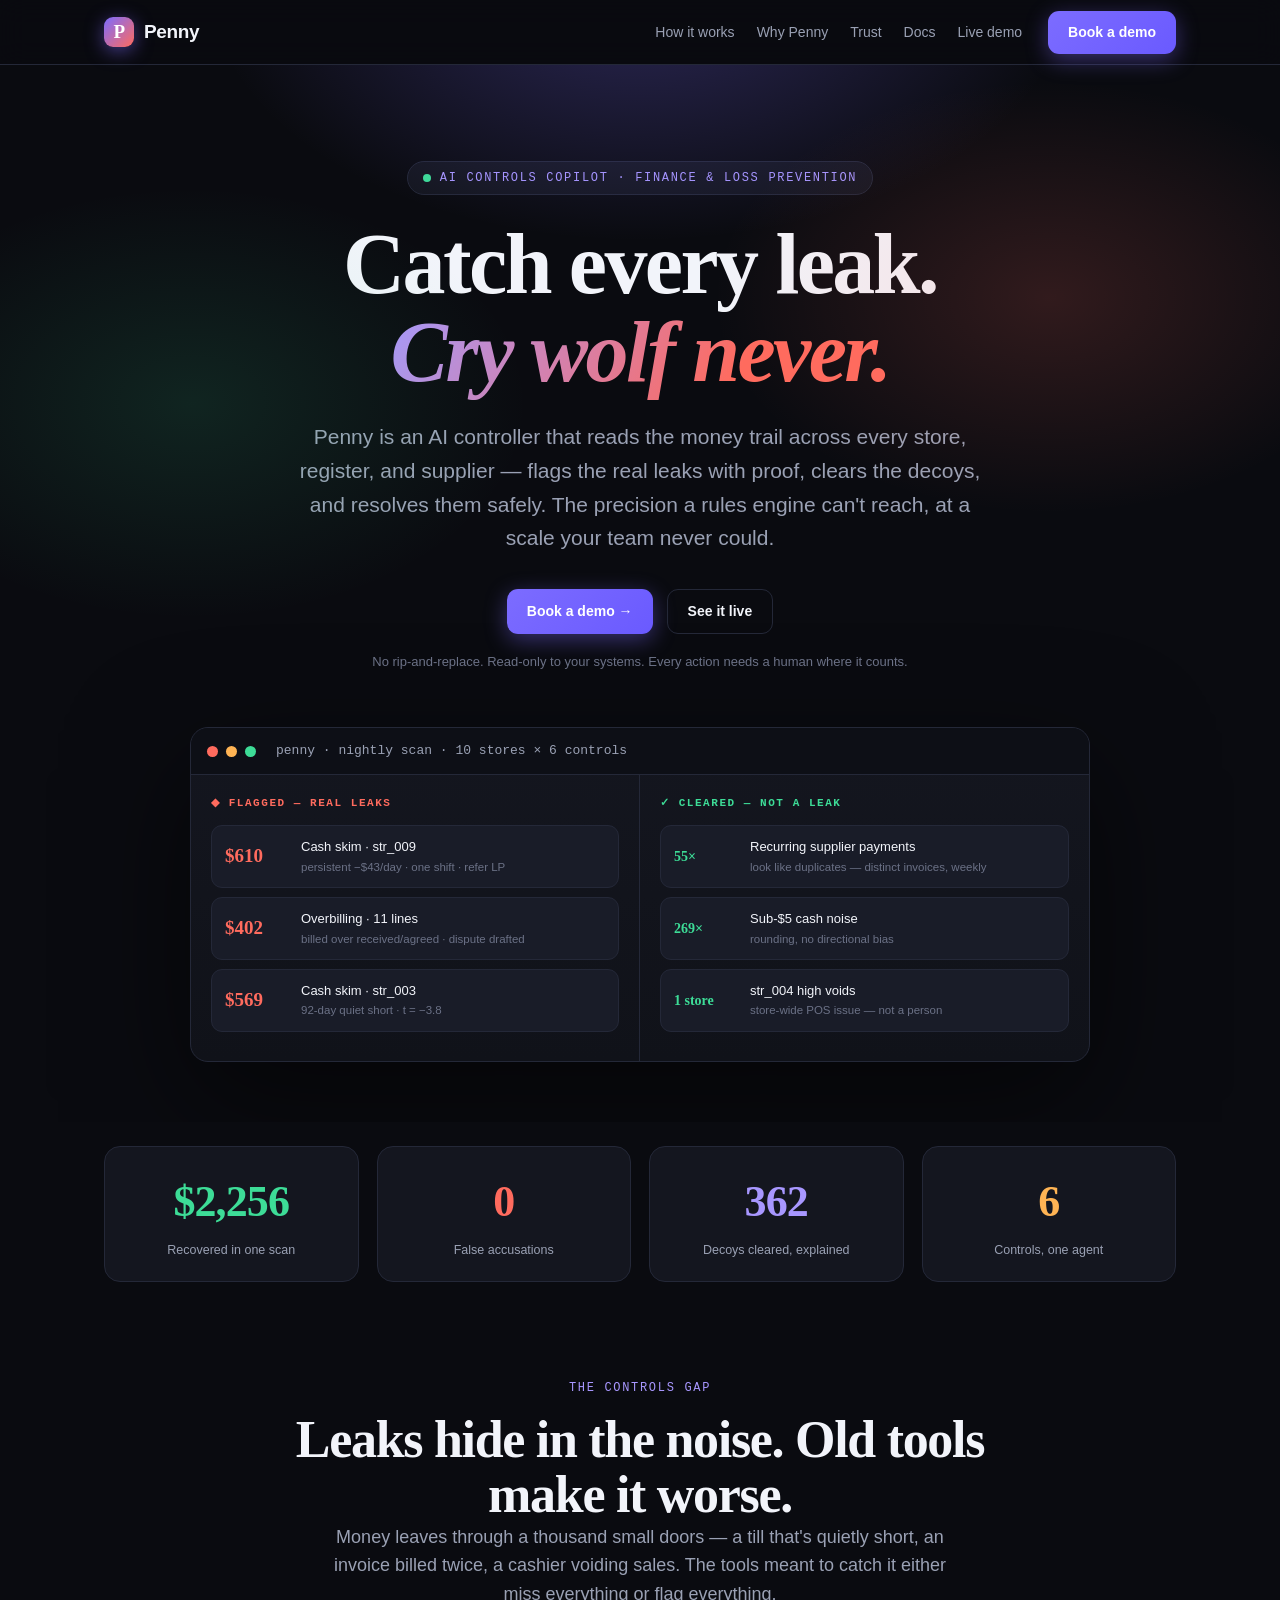
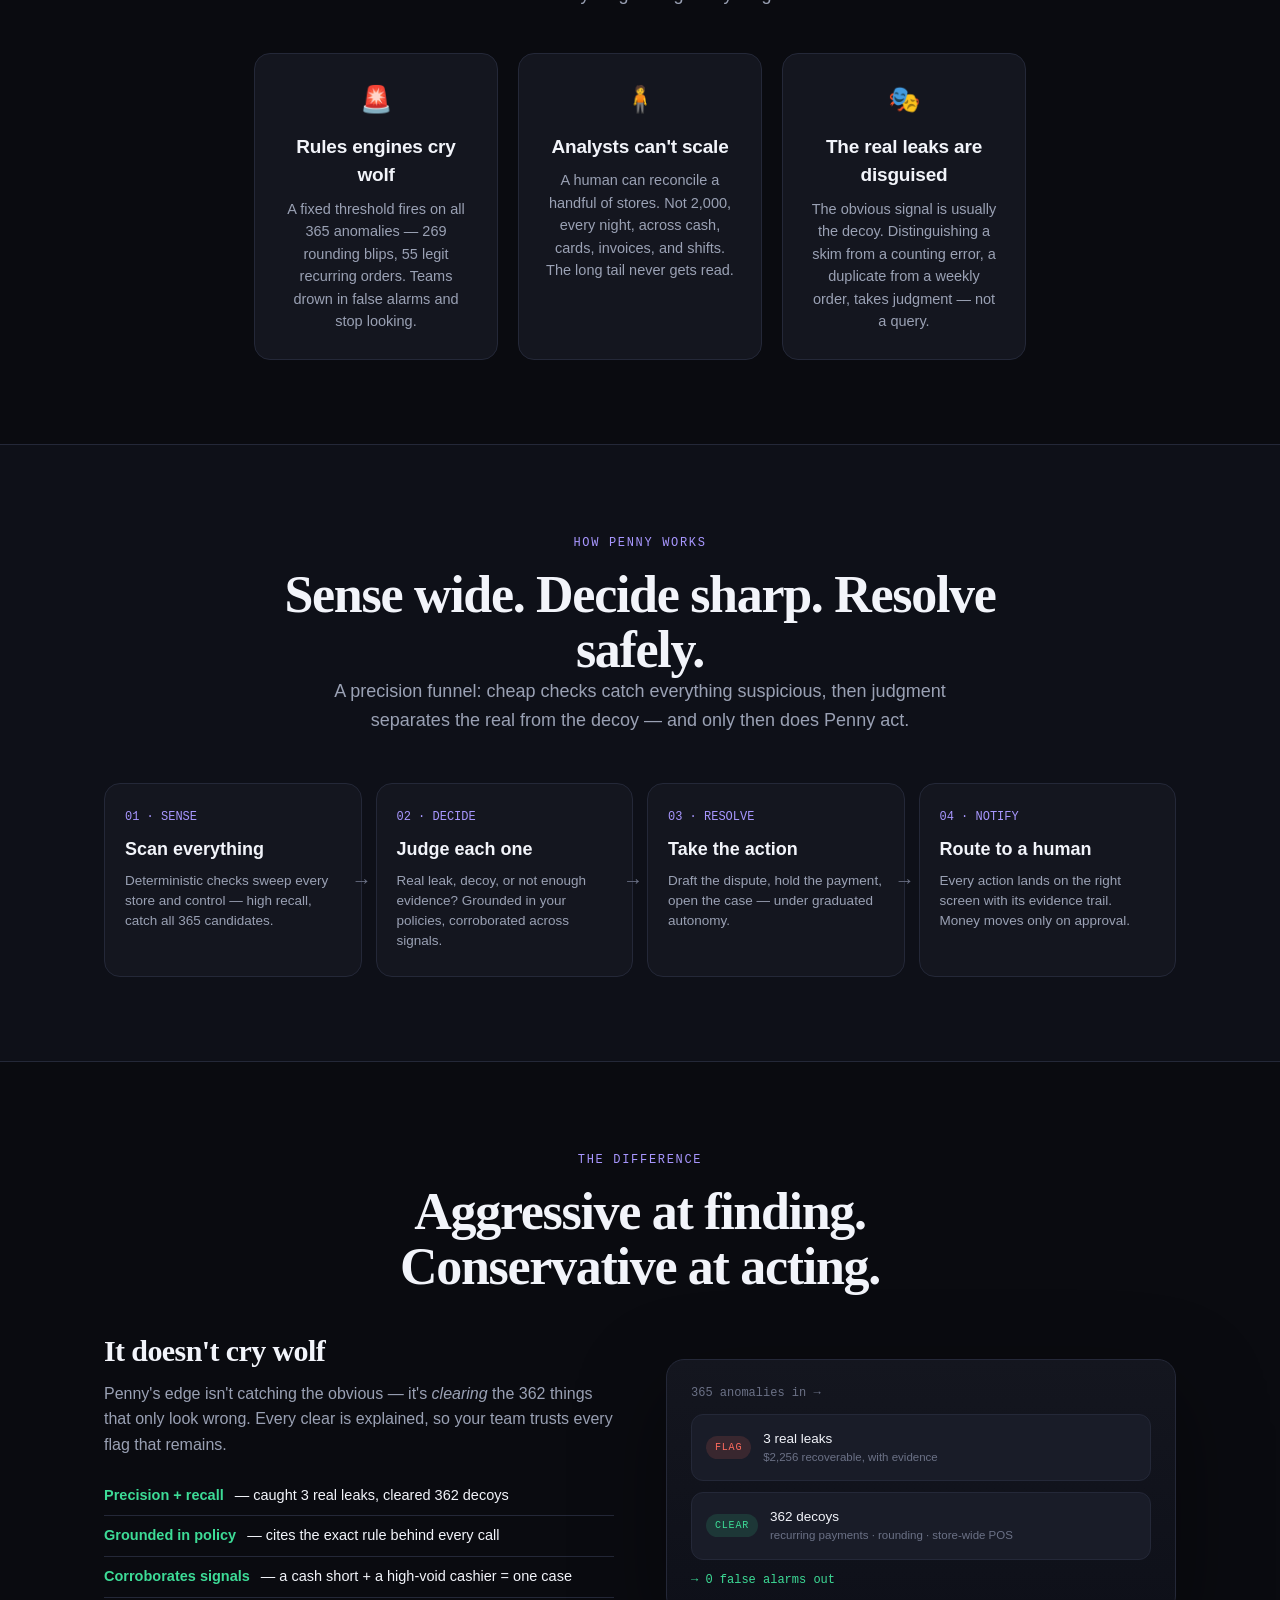
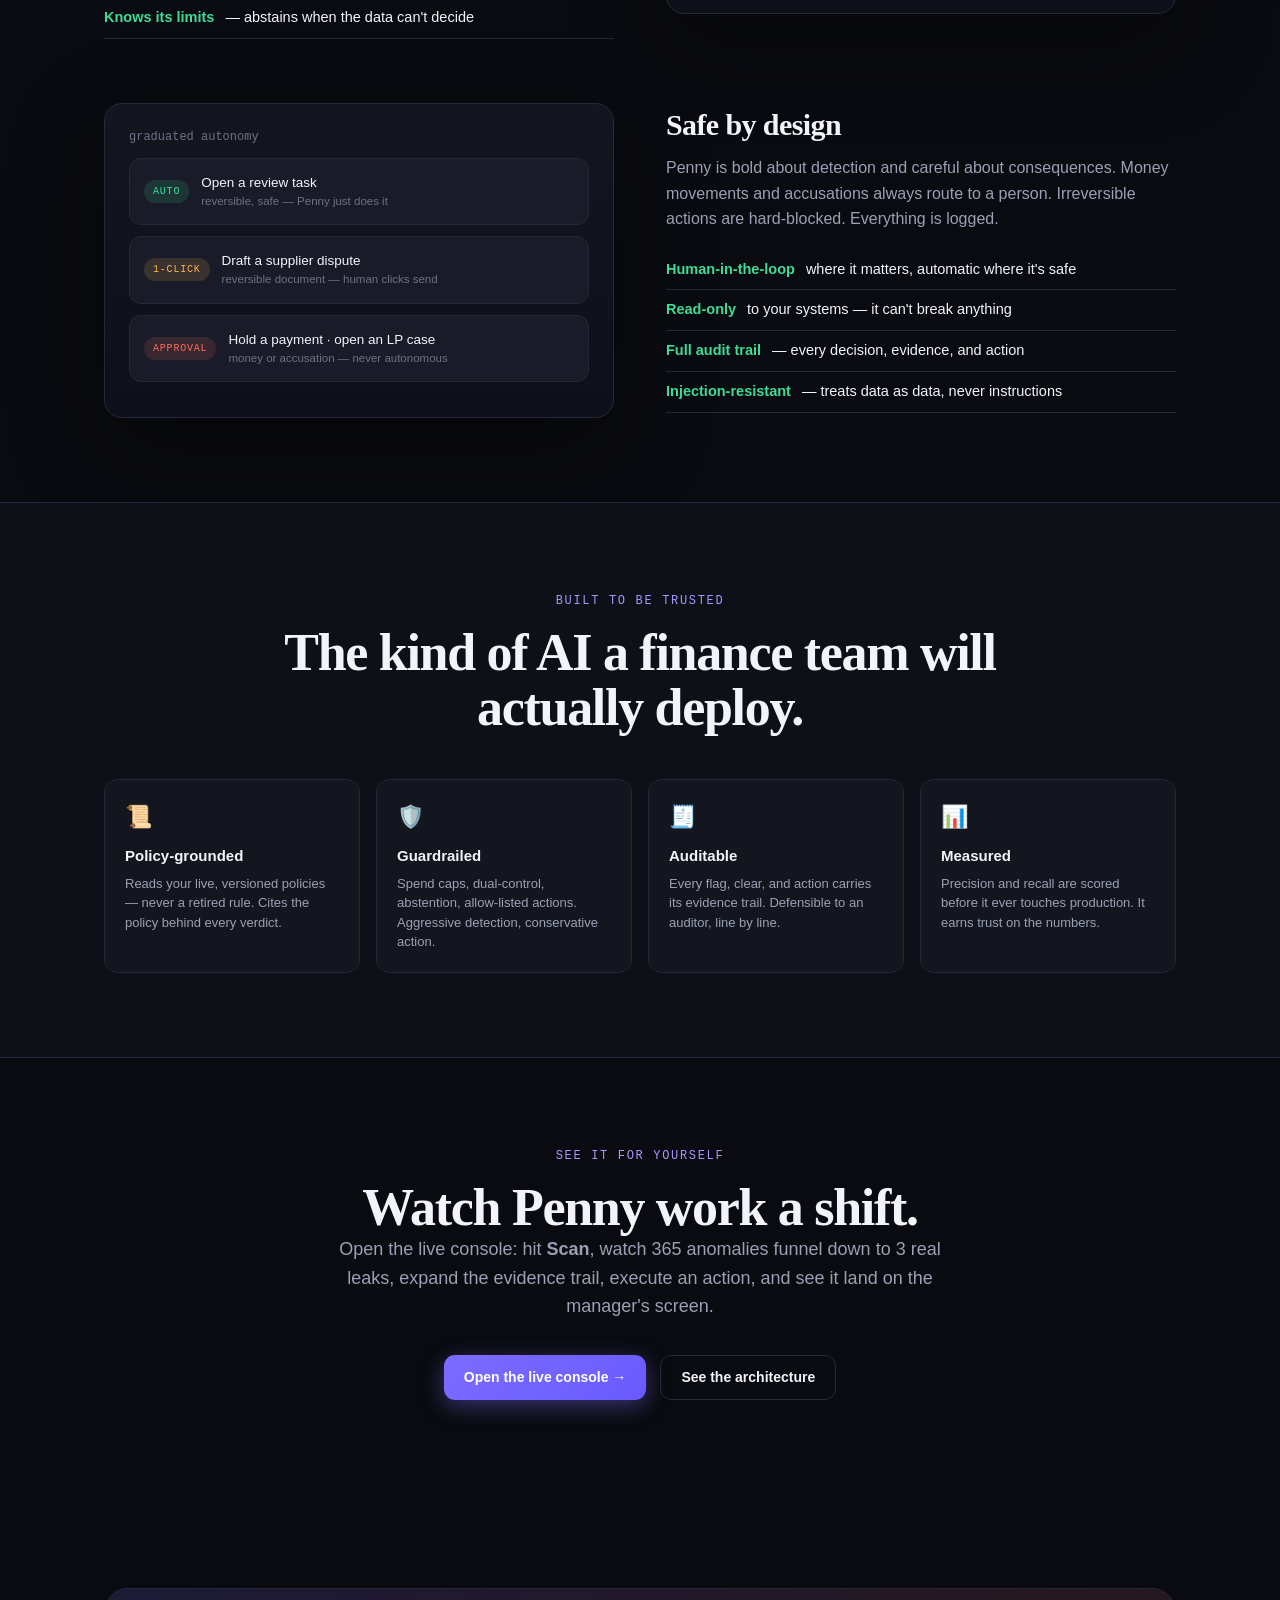
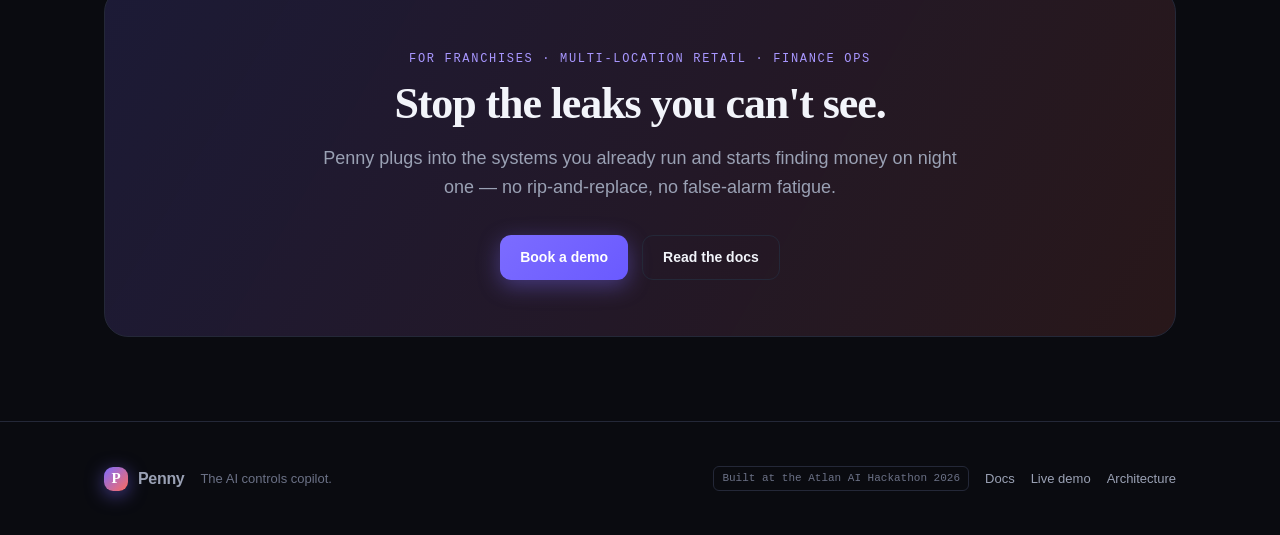
==== site/index.html @ 70f33a05 "feat(site): Penny landing page + docs portal - site/index.html: creative product landing page (hero," ====
<!doctype html>
<html lang="en">
<head>
<meta charset="utf-8">
<meta name="viewport" content="width=device-width, initial-scale=1">
<title>Penny — the AI controller that catches leaks, never cries wolf</title>
<meta name="description" content="Penny is an AI finance-controls agent. It finds real money leaks across every location, clears the decoys, and resolves them safely — with an audit trail your controllers trust.">
<style>
:root{
  --bg:#0a0b10; --bg2:#0e1018; --panel:#14161f; --panel2:#191c28; --line:#242838;
  --ink:#f2f4fa; --mut:#9aa1b4; --dim:#6b7186;
  --brand:#7c6cff; --brand2:#a897ff; --leak:#ff6b5e; --cash:#3ddc97; --warn:#ffb454;
  --serif:"Fraunces",Georgia,"Times New Roman",serif;
  --sans:-apple-system,BlinkMacSystemFont,"Inter","Segoe UI",Roboto,sans-serif;
  --mono:ui-monospace,SFMono-Regular,Menlo,monospace;
}
*{box-sizing:border-box;margin:0;padding:0}
html{scroll-behavior:smooth}
body{background:var(--bg);color:var(--ink);font-family:var(--sans);line-height:1.5;overflow-x:hidden;
 -webkit-font-smoothing:antialiased}
a{color:inherit;text-decoration:none}
.wrap{max-width:1120px;margin:0 auto;padding:0 24px}
.mono{font-family:var(--mono)}

/* nav */
nav{position:sticky;top:0;z-index:50;backdrop-filter:blur(14px);background:rgba(10,11,16,.72);border-bottom:1px solid var(--line)}
nav .wrap{display:flex;align-items:center;gap:26px;height:64px}
.logo{display:flex;align-items:center;gap:10px;font-weight:700;font-size:19px;letter-spacing:-.02em}
.logo .mark{width:30px;height:30px;border-radius:9px;background:linear-gradient(135deg,var(--brand),var(--leak));
 display:flex;align-items:center;justify-content:center;font-family:var(--serif);font-size:19px;color:#fff;box-shadow:0 4px 18px rgba(124,108,255,.5)}
nav .links{display:flex;gap:22px;margin-left:auto;font-size:14px;color:var(--mut)}
nav .links a:hover{color:var(--ink)}
.btn{display:inline-flex;align-items:center;gap:8px;background:linear-gradient(135deg,var(--brand),#6a5aff);
 color:#fff;font-weight:600;font-size:14px;padding:11px 20px;border-radius:11px;border:0;cursor:pointer;
 box-shadow:0 6px 22px rgba(124,108,255,.4);transition:transform .15s,box-shadow .15s}
.btn:hover{transform:translateY(-2px);box-shadow:0 10px 30px rgba(124,108,255,.55)}
.btn.ghost{background:transparent;border:1px solid var(--line);box-shadow:none;color:var(--ink)}
.btn.ghost:hover{border-color:var(--brand2);background:rgba(124,108,255,.08)}
@media(max-width:720px){nav .links{display:none}}

/* reveal */
.rv{opacity:0;transform:translateY(22px);transition:opacity .7s cubic-bezier(.2,1,.3,1),transform .7s cubic-bezier(.2,1,.3,1)}
.rv.in{opacity:1;transform:none}

/* hero */
.hero{position:relative;padding:96px 0 60px;text-align:center;overflow:hidden}
.hero::before{content:"";position:absolute;inset:0;background:
  radial-gradient(700px 420px at 50% -8%,rgba(124,108,255,.30),transparent 62%),
  radial-gradient(560px 360px at 82% 22%,rgba(255,107,94,.16),transparent 60%),
  radial-gradient(560px 360px at 15% 32%,rgba(61,220,151,.12),transparent 60%);
  pointer-events:none}
.eyebrow{display:inline-flex;align-items:center;gap:9px;font-family:var(--mono);font-size:12px;letter-spacing:.14em;
 text-transform:uppercase;color:var(--brand2);border:1px solid var(--line);border-radius:999px;padding:7px 15px;background:var(--panel)}
.pulse{width:8px;height:8px;border-radius:50%;background:var(--cash);box-shadow:0 0 0 0 rgba(61,220,151,.7);animation:pl 2s infinite}
@keyframes pl{0%{box-shadow:0 0 0 0 rgba(61,220,151,.6)}70%{box-shadow:0 0 0 10px rgba(61,220,151,0)}100%{box-shadow:0 0 0 0 rgba(61,220,151,0)}}
h1{font-family:var(--serif);font-weight:600;font-size:clamp(42px,7vw,86px);line-height:1.02;letter-spacing:-.03em;margin:26px 0 0}
h1 .grad{background:linear-gradient(120deg,var(--brand2),var(--leak) 70%);-webkit-background-clip:text;background-clip:text;color:transparent;font-style:italic}
.sub{font-size:clamp(17px,2vw,21px);color:var(--mut);max-width:60ch;margin:24px auto 0;line-height:1.6}
.cta{display:flex;gap:14px;justify-content:center;margin-top:34px;flex-wrap:wrap}
.hero-note{margin-top:18px;font-size:13px;color:var(--dim)}

/* hero demo card */
.demo{margin:56px auto 0;max-width:900px;background:linear-gradient(180deg,var(--panel),#101219);
 border:1px solid var(--line);border-radius:18px;box-shadow:0 40px 120px rgba(0,0,0,.55);overflow:hidden;text-align:left}
.demo .bar{display:flex;align-items:center;gap:8px;padding:13px 16px;border-bottom:1px solid var(--line);background:#0d0f16}
.dot{width:11px;height:11px;border-radius:50%}
.demo .title{margin-left:12px;font-size:13px;color:var(--mut);font-family:var(--mono)}
.demo .body{display:grid;grid-template-columns:1fr 1fr;gap:0}
@media(max-width:680px){.demo .body{grid-template-columns:1fr}}
.lane{padding:20px}
.lane.left{border-right:1px solid var(--line)}
.lane h4{font-family:var(--mono);font-size:11px;letter-spacing:.14em;text-transform:uppercase;margin-bottom:14px;display:flex;align-items:center;gap:8px}
.lane.left h4{color:var(--leak)} .lane.right h4{color:var(--cash)}
.row{display:flex;align-items:center;gap:12px;padding:11px 13px;border-radius:11px;background:var(--panel2);margin-bottom:9px;border:1px solid var(--line)}
.row .amt{font-family:var(--serif);font-size:19px;font-weight:600;min-width:64px}
.row.leak .amt{color:var(--leak)} .row.ok .amt{color:var(--cash);font-size:14px}
.row .txt{font-size:13px}.row .txt small{display:block;color:var(--dim);font-size:11.5px;margin-top:2px}

/* stats band */
.stats{display:grid;grid-template-columns:repeat(4,1fr);gap:18px;padding:24px 0 8px}
@media(max-width:720px){.stats{grid-template-columns:repeat(2,1fr)}}
.stat{text-align:center;padding:22px 14px;border:1px solid var(--line);border-radius:16px;background:var(--panel)}
.stat .n{font-family:var(--serif);font-weight:600;font-size:clamp(30px,4vw,44px);letter-spacing:-.02em}
.stat .n.g{color:var(--cash)} .stat .n.r{color:var(--leak)} .stat .n.v{color:var(--brand2)} .stat .n.w{color:var(--warn)}
.stat .l{font-size:12.5px;color:var(--mut);margin-top:6px}

/* sections */
section{padding:84px 0}
.tag{font-family:var(--mono);font-size:12px;letter-spacing:.14em;text-transform:uppercase;color:var(--brand2)}
h2{font-family:var(--serif);font-weight:600;font-size:clamp(30px,4.4vw,52px);letter-spacing:-.025em;line-height:1.06;margin:14px 0 0}
.lead{color:var(--mut);font-size:18px;max-width:64ch;margin:18px 0 0;line-height:1.6}
.center{text-align:center;margin:0 auto}

/* problem cards */
.grid3{display:grid;grid-template-columns:repeat(3,1fr);gap:20px;margin-top:44px}
@media(max-width:820px){.grid3{grid-template-columns:1fr}}
.card{background:var(--panel);border:1px solid var(--line);border-radius:16px;padding:26px;transition:transform .2s,border-color .2s}
.card:hover{transform:translateY(-4px);border-color:var(--brand)}
.card .ic{font-size:26px}.card h3{font-size:19px;margin:14px 0 8px;letter-spacing:-.01em}
.card p{color:var(--mut);font-size:14.5px;line-height:1.55}

/* funnel */
.funnel{display:grid;grid-template-columns:repeat(4,1fr);gap:14px;margin-top:48px}
@media(max-width:820px){.funnel{grid-template-columns:1fr 1fr}}
.step{position:relative;background:var(--panel);border:1px solid var(--line);border-radius:16px;padding:24px 20px}
.step .k{font-family:var(--mono);font-size:12px;color:var(--brand2)}
.step h3{font-size:18px;margin:10px 0 8px}
.step p{color:var(--mut);font-size:13.5px}
.step .arrow{position:absolute;right:-11px;top:50%;transform:translateY(-50%);color:var(--dim);font-size:20px;z-index:2}
@media(max-width:820px){.step .arrow{display:none}}

/* split feature */
.split{display:grid;grid-template-columns:1fr 1fr;gap:52px;align-items:center;margin-top:40px}
@media(max-width:860px){.split{grid-template-columns:1fr;gap:30px}}
.feat h3{font-family:var(--serif);font-weight:600;font-size:30px;letter-spacing:-.02em;line-height:1.1}
.feat p{color:var(--mut);margin-top:14px;font-size:16px;line-height:1.6}
.feat ul{list-style:none;margin-top:18px}
.feat li{display:flex;gap:11px;padding:9px 0;font-size:14.5px;color:var(--ink);border-bottom:1px solid var(--line)}
.feat li b{color:var(--cash)}
.viz{background:linear-gradient(180deg,var(--panel),#0e1019);border:1px solid var(--line);border-radius:18px;padding:24px;box-shadow:0 30px 90px rgba(0,0,0,.4)}
.tierrow{display:flex;align-items:center;gap:12px;padding:14px;border-radius:12px;background:var(--panel2);border:1px solid var(--line);margin-bottom:11px}
.pill{font-family:var(--mono);font-size:10px;text-transform:uppercase;letter-spacing:.08em;padding:4px 9px;border-radius:20px;white-space:nowrap}
.pill.g{background:rgba(61,220,151,.14);color:var(--cash)} .pill.w{background:rgba(255,180,84,.14);color:var(--warn)} .pill.r{background:rgba(255,107,94,.14);color:var(--leak)}
.tierrow .t{font-size:13.5px}.tierrow .t small{display:block;color:var(--dim);font-size:11.5px}

/* trust */
.trust{display:grid;grid-template-columns:repeat(4,1fr);gap:16px;margin-top:44px}
@media(max-width:820px){.trust{grid-template-columns:1fr 1fr}}
.tcard{background:var(--panel);border:1px solid var(--line);border-radius:14px;padding:20px}
.tcard .ic{font-size:22px}.tcard h4{font-size:15px;margin:12px 0 6px}.tcard p{font-size:13px;color:var(--mut)}

/* cta band */
.ctaband{margin:20px 0 0;background:linear-gradient(120deg,rgba(124,108,255,.16),rgba(255,107,94,.12));
 border:1px solid var(--line);border-radius:24px;padding:56px 32px;text-align:center;position:relative;overflow:hidden}
.ctaband h2{font-size:clamp(28px,4vw,44px)}
footer{border-top:1px solid var(--line);padding:44px 0;color:var(--dim);font-size:13px}
footer .wrap{display:flex;gap:16px;flex-wrap:wrap;align-items:center}
footer a{color:var(--mut)}footer a:hover{color:var(--ink)}
.badge{font-family:var(--mono);font-size:11px;color:var(--dim);border:1px solid var(--line);border-radius:6px;padding:3px 8px}
</style>
</head>
<body>

<nav><div class="wrap">
  <a class="logo" href="#top"><span class="mark">P</span> Penny</a>
  <div class="links">
    <a href="#how">How it works</a>
    <a href="#precision">Why Penny</a>
    <a href="#trust">Trust</a>
    <a href="docs.html">Docs</a>
    <a href="../mock/penny-console.html">Live demo</a>
  </div>
  <a class="btn" href="#book">Book a demo</a>
</div></nav>

<div id="top"></div>

<!-- HERO -->
<header class="hero"><div class="wrap">
  <span class="eyebrow rv"><span class="pulse"></span> AI Controls Copilot · finance & loss prevention</span>
  <h1 class="rv">Catch every leak.<br><span class="grad">Cry wolf never.</span></h1>
  <p class="sub rv">Penny is an AI controller that reads the money trail across every store, register, and supplier — flags the real leaks with proof, clears the decoys, and resolves them safely. The precision a rules engine can't reach, at a scale your team never could.</p>
  <div class="cta rv">
    <a class="btn" href="#book">Book a demo →</a>
    <a class="btn ghost" href="../mock/penny-console.html">See it live</a>
  </div>
  <div class="hero-note rv">No rip-and-replace. Read-only to your systems. Every action needs a human where it counts.</div>

  <!-- hero split demo -->
  <div class="demo rv">
    <div class="bar">
      <span class="dot" style="background:#ff6b5e"></span><span class="dot" style="background:#ffb454"></span><span class="dot" style="background:#3ddc97"></span>
      <span class="title">penny · nightly scan · 10 stores × 6 controls</span>
    </div>
    <div class="body">
      <div class="lane left">
        <h4>◆ Flagged — real leaks</h4>
        <div class="row leak"><span class="amt">$610</span><span class="txt">Cash skim · str_009<small>persistent −$43/day · one shift · refer LP</small></span></div>
        <div class="row leak"><span class="amt">$402</span><span class="txt">Overbilling · 11 lines<small>billed over received/agreed · dispute drafted</small></span></div>
        <div class="row leak"><span class="amt">$569</span><span class="txt">Cash skim · str_003<small>92-day quiet short · t = −3.8</small></span></div>
      </div>
      <div class="lane right">
        <h4>✓ Cleared — not a leak</h4>
        <div class="row ok"><span class="amt">55×</span><span class="txt">Recurring supplier payments<small>look like duplicates — distinct invoices, weekly</small></span></div>
        <div class="row ok"><span class="amt">269×</span><span class="txt">Sub-$5 cash noise<small>rounding, no directional bias</small></span></div>
        <div class="row ok"><span class="amt">1 store</span><span class="txt">str_004 high voids<small>store-wide POS issue — not a person</small></span></div>
      </div>
    </div>
  </div>
</div></header>

<!-- STATS -->
<div class="wrap">
  <div class="stats">
    <div class="stat rv"><div class="n g" data-count="2256" data-prefix="$">$0</div><div class="l">Recovered in one scan</div></div>
    <div class="stat rv"><div class="n r" data-count="0">0</div><div class="l">False accusations</div></div>
    <div class="stat rv"><div class="n v" data-count="362">0</div><div class="l">Decoys cleared, explained</div></div>
    <div class="stat rv"><div class="n w" data-count="6">0</div><div class="l">Controls, one agent</div></div>
  </div>
</div>

<!-- PROBLEM -->
<section id="problem"><div class="wrap center" style="max-width:820px">
  <span class="tag rv">The controls gap</span>
  <h2 class="rv">Leaks hide in the noise. Old tools make it worse.</h2>
  <p class="lead center rv">Money leaves through a thousand small doors — a till that's quietly short, an invoice billed twice, a cashier voiding sales. The tools meant to catch it either miss everything or flag everything.</p>
  <div class="grid3">
    <div class="card rv"><div class="ic">🚨</div><h3>Rules engines cry wolf</h3><p>A fixed threshold fires on all 365 anomalies — 269 rounding blips, 55 legit recurring orders. Teams drown in false alarms and stop looking.</p></div>
    <div class="card rv"><div class="ic">🧍</div><h3>Analysts can't scale</h3><p>A human can reconcile a handful of stores. Not 2,000, every night, across cash, cards, invoices, and shifts. The long tail never gets read.</p></div>
    <div class="card rv"><div class="ic">🎭</div><h3>The real leaks are disguised</h3><p>The obvious signal is usually the decoy. Distinguishing a skim from a counting error, a duplicate from a weekly order, takes judgment — not a query.</p></div>
  </div>
</div></section>

<!-- HOW -->
<section id="how" style="background:var(--bg2);border-top:1px solid var(--line);border-bottom:1px solid var(--line)"><div class="wrap">
  <div class="center" style="max-width:760px;margin:0 auto"><span class="tag rv">How Penny works</span>
  <h2 class="rv">Sense wide. Decide sharp. Resolve safely.</h2>
  <p class="lead center rv">A precision funnel: cheap checks catch everything suspicious, then judgment separates the real from the decoy — and only then does Penny act.</p></div>
  <div class="funnel">
    <div class="step rv"><div class="k">01 · SENSE</div><h3>Scan everything</h3><p>Deterministic checks sweep every store and control — high recall, catch all 365 candidates.</p><span class="arrow">→</span></div>
    <div class="step rv"><div class="k">02 · DECIDE</div><h3>Judge each one</h3><p>Real leak, decoy, or not enough evidence? Grounded in your policies, corroborated across signals.</p><span class="arrow">→</span></div>
    <div class="step rv"><div class="k">03 · RESOLVE</div><h3>Take the action</h3><p>Draft the dispute, hold the payment, open the case — under graduated autonomy.</p><span class="arrow">→</span></div>
    <div class="step rv"><div class="k">04 · NOTIFY</div><h3>Route to a human</h3><p>Every action lands on the right screen with its evidence trail. Money moves only on approval.</p></div>
  </div>
</div></section>

<!-- PRECISION -->
<section id="precision"><div class="wrap">
  <div class="center" style="max-width:720px;margin:0 auto"><span class="tag rv">The difference</span>
  <h2 class="rv">Aggressive at finding. Conservative at acting.</h2></div>
  <div class="split">
    <div class="feat rv">
      <h3>It doesn't cry wolf</h3>
      <p>Penny's edge isn't catching the obvious — it's <em>clearing</em> the 362 things that only look wrong. Every clear is explained, so your team trusts every flag that remains.</p>
      <ul>
        <li><b>Precision + recall</b> — caught 3 real leaks, cleared 362 decoys</li>
        <li><b>Grounded in policy</b> — cites the exact rule behind every call</li>
        <li><b>Corroborates signals</b> — a cash short + a high-void cashier = one case</li>
        <li><b>Knows its limits</b> — abstains when the data can't decide</li>
      </ul>
    </div>
    <div class="viz rv">
      <div style="font-family:var(--mono);font-size:12px;color:var(--dim);margin-bottom:12px">365 anomalies in →</div>
      <div class="tierrow"><span class="pill r">flag</span><div class="t">3 real leaks<small>$2,256 recoverable, with evidence</small></div></div>
      <div class="tierrow"><span class="pill g">clear</span><div class="t">362 decoys<small>recurring payments · rounding · store-wide POS</small></div></div>
      <div style="font-family:var(--mono);font-size:12px;color:var(--cash);margin-top:8px">→ 0 false alarms out</div>
    </div>
  </div>

  <div class="split" style="margin-top:64px">
    <div class="viz rv">
      <div style="font-family:var(--mono);font-size:12px;color:var(--dim);margin-bottom:12px">graduated autonomy</div>
      <div class="tierrow"><span class="pill g">auto</span><div class="t">Open a review task<small>reversible, safe — Penny just does it</small></div></div>
      <div class="tierrow"><span class="pill w">1-click</span><div class="t">Draft a supplier dispute<small>reversible document — human clicks send</small></div></div>
      <div class="tierrow"><span class="pill r">approval</span><div class="t">Hold a payment · open an LP case<small>money or accusation — never autonomous</small></div></div>
    </div>
    <div class="feat rv">
      <h3>Safe by design</h3>
      <p>Penny is bold about detection and careful about consequences. Money movements and accusations always route to a person. Irreversible actions are hard-blocked. Everything is logged.</p>
      <ul>
        <li><b>Human-in-the-loop</b> where it matters, automatic where it's safe</li>
        <li><b>Read-only</b> to your systems — it can't break anything</li>
        <li><b>Full audit trail</b> — every decision, evidence, and action</li>
        <li><b>Injection-resistant</b> — treats data as data, never instructions</li>
      </ul>
    </div>
  </div>
</div></section>

<!-- TRUST -->
<section id="trust" style="background:var(--bg2);border-top:1px solid var(--line);border-bottom:1px solid var(--line)"><div class="wrap">
  <div class="center" style="max-width:720px;margin:0 auto"><span class="tag rv">Built to be trusted</span>
  <h2 class="rv">The kind of AI a finance team will actually deploy.</h2></div>
  <div class="trust">
    <div class="tcard rv"><div class="ic">📜</div><h4>Policy-grounded</h4><p>Reads your live, versioned policies — never a retired rule. Cites the policy behind every verdict.</p></div>
    <div class="tcard rv"><div class="ic">🛡️</div><h4>Guardrailed</h4><p>Spend caps, dual-control, abstention, allow-listed actions. Aggressive detection, conservative action.</p></div>
    <div class="tcard rv"><div class="ic">🧾</div><h4>Auditable</h4><p>Every flag, clear, and action carries its evidence trail. Defensible to an auditor, line by line.</p></div>
    <div class="tcard rv"><div class="ic">📊</div><h4>Measured</h4><p>Precision and recall are scored before it ever touches production. It earns trust on the numbers.</p></div>
  </div>
</div></section>

<!-- SEE IT -->
<section><div class="wrap center" style="max-width:820px">
  <span class="tag rv">See it for yourself</span>
  <h2 class="rv">Watch Penny work a shift.</h2>
  <p class="lead center rv">Open the live console: hit <b>Scan</b>, watch 365 anomalies funnel down to 3 real leaks, expand the evidence trail, execute an action, and see it land on the manager's screen.</p>
  <div class="cta rv">
    <a class="btn" href="../mock/penny-console.html">Open the live console →</a>
    <a class="btn ghost" href="../docs/architecture.html">See the architecture</a>
  </div>
</div></section>

<!-- CTA -->
<section id="book"><div class="wrap">
  <div class="ctaband rv">
    <span class="tag">For franchises · multi-location retail · finance ops</span>
    <h2 style="margin-top:12px">Stop the leaks you can't see.</h2>
    <p class="lead center" style="margin:16px auto 26px">Penny plugs into the systems you already run and starts finding money on night one — no rip-and-replace, no false-alarm fatigue.</p>
    <div class="cta"><a class="btn" href="mailto:hello@penny.ai?subject=Penny%20demo">Book a demo</a><a class="btn ghost" href="docs.html">Read the docs</a></div>
  </div>
</div></section>

<footer><div class="wrap">
  <a class="logo" href="#top" style="font-size:16px"><span class="mark" style="width:24px;height:24px;font-size:15px">P</span> Penny</a>
  <span style="color:var(--dim)">The AI controls copilot.</span>
  <span style="margin-left:auto" class="badge">Built at the Atlan AI Hackathon 2026</span>
  <a href="docs.html">Docs</a><a href="../mock/penny-console.html">Live demo</a><a href="../docs/architecture.html">Architecture</a>
</div></footer>

<script>
// scroll reveal
const io=new IntersectionObserver((es)=>es.forEach(e=>{if(e.isIntersecting){e.target.classList.add('in');io.unobserve(e.target)}}),{threshold:.12});
document.querySelectorAll('.rv').forEach((el,i)=>{el.style.transitionDelay=(Math.min(i%6,5)*40)+'ms';io.observe(el)});
// count-up
function countUp(el){
  const target=+el.dataset.count, pre=el.dataset.prefix||'', dur=1100, t0=performance.now();
  function tick(t){const p=Math.min((t-t0)/dur,1);const v=Math.round(target*(1-Math.pow(1-p,3)));
    el.textContent=pre+v.toLocaleString();if(p<1)requestAnimationFrame(tick)}
  requestAnimationFrame(tick);
}
const so=new IntersectionObserver((es)=>es.forEach(e=>{if(e.isIntersecting){countUp(e.target.querySelector('.n'));so.unobserve(e.target)}}),{threshold:.5});
document.querySelectorAll('.stat').forEach(s=>so.observe(s));
</script>
</body>
</html>
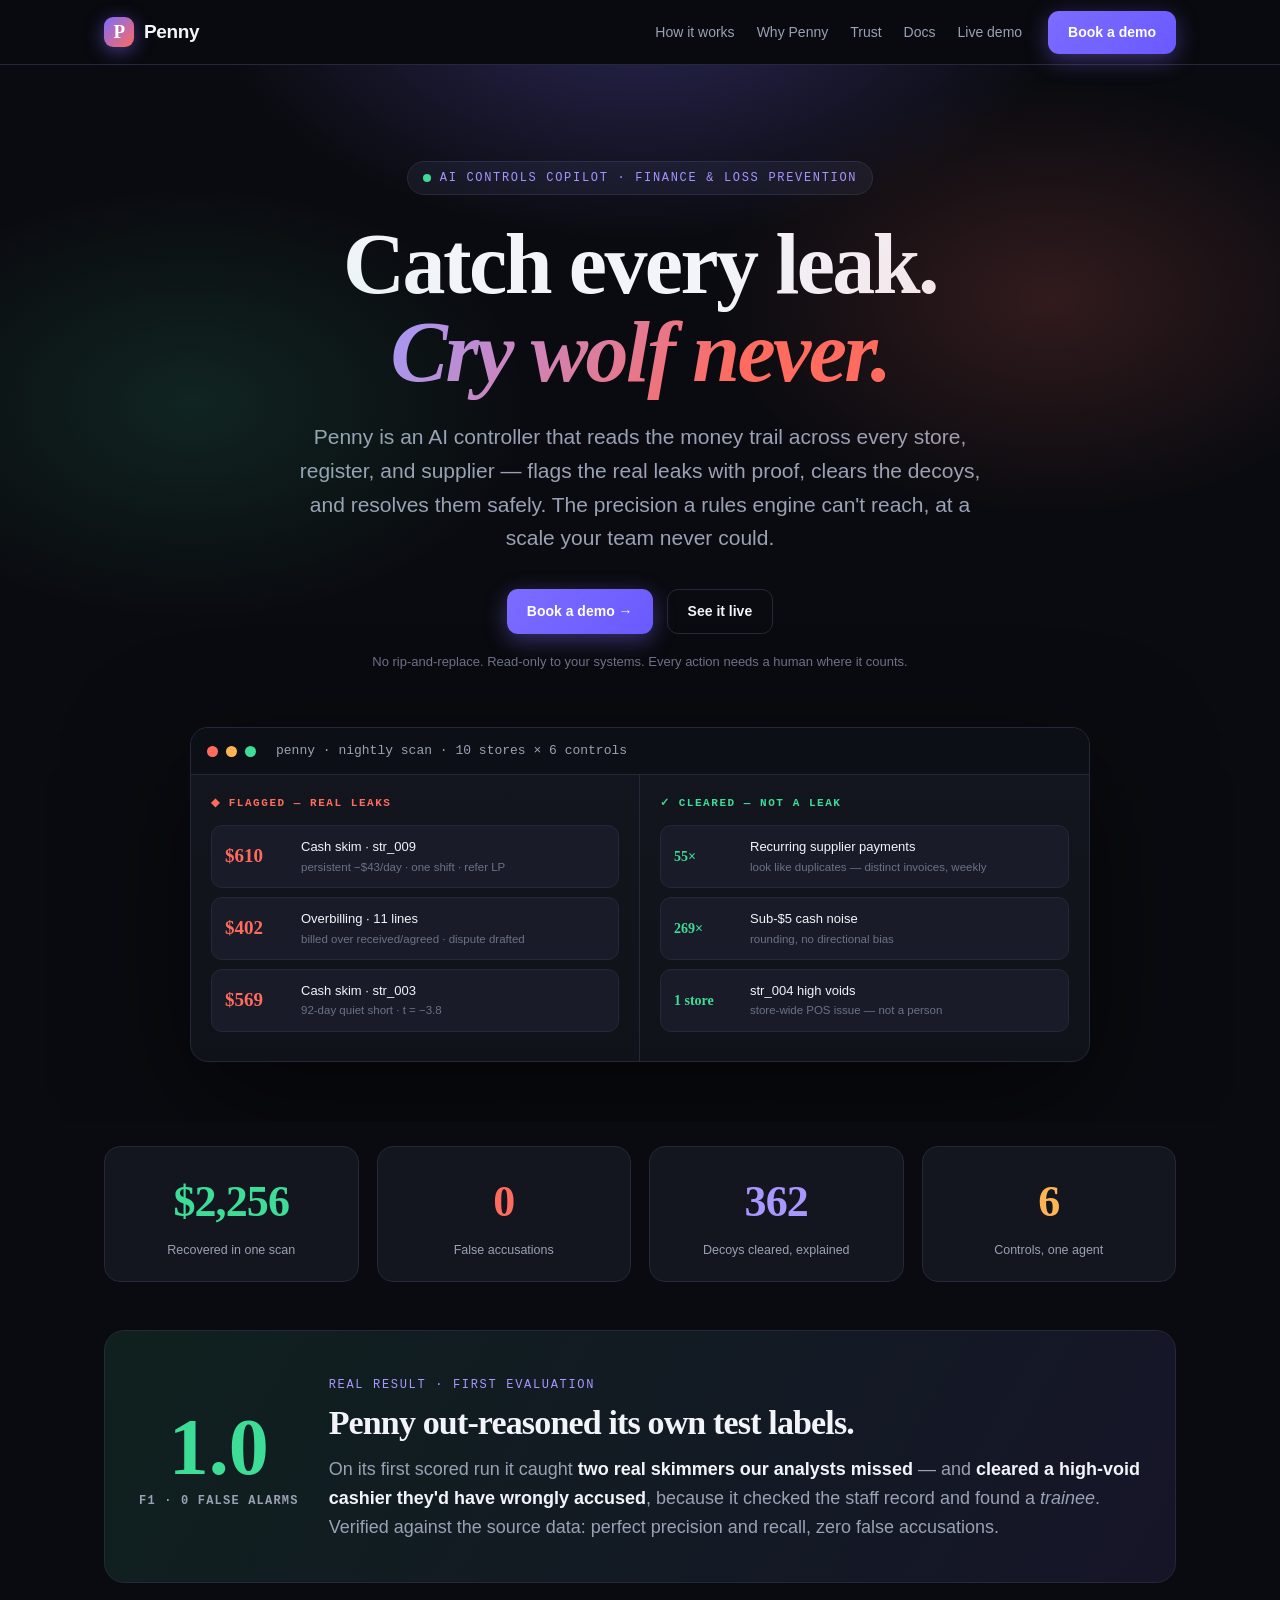
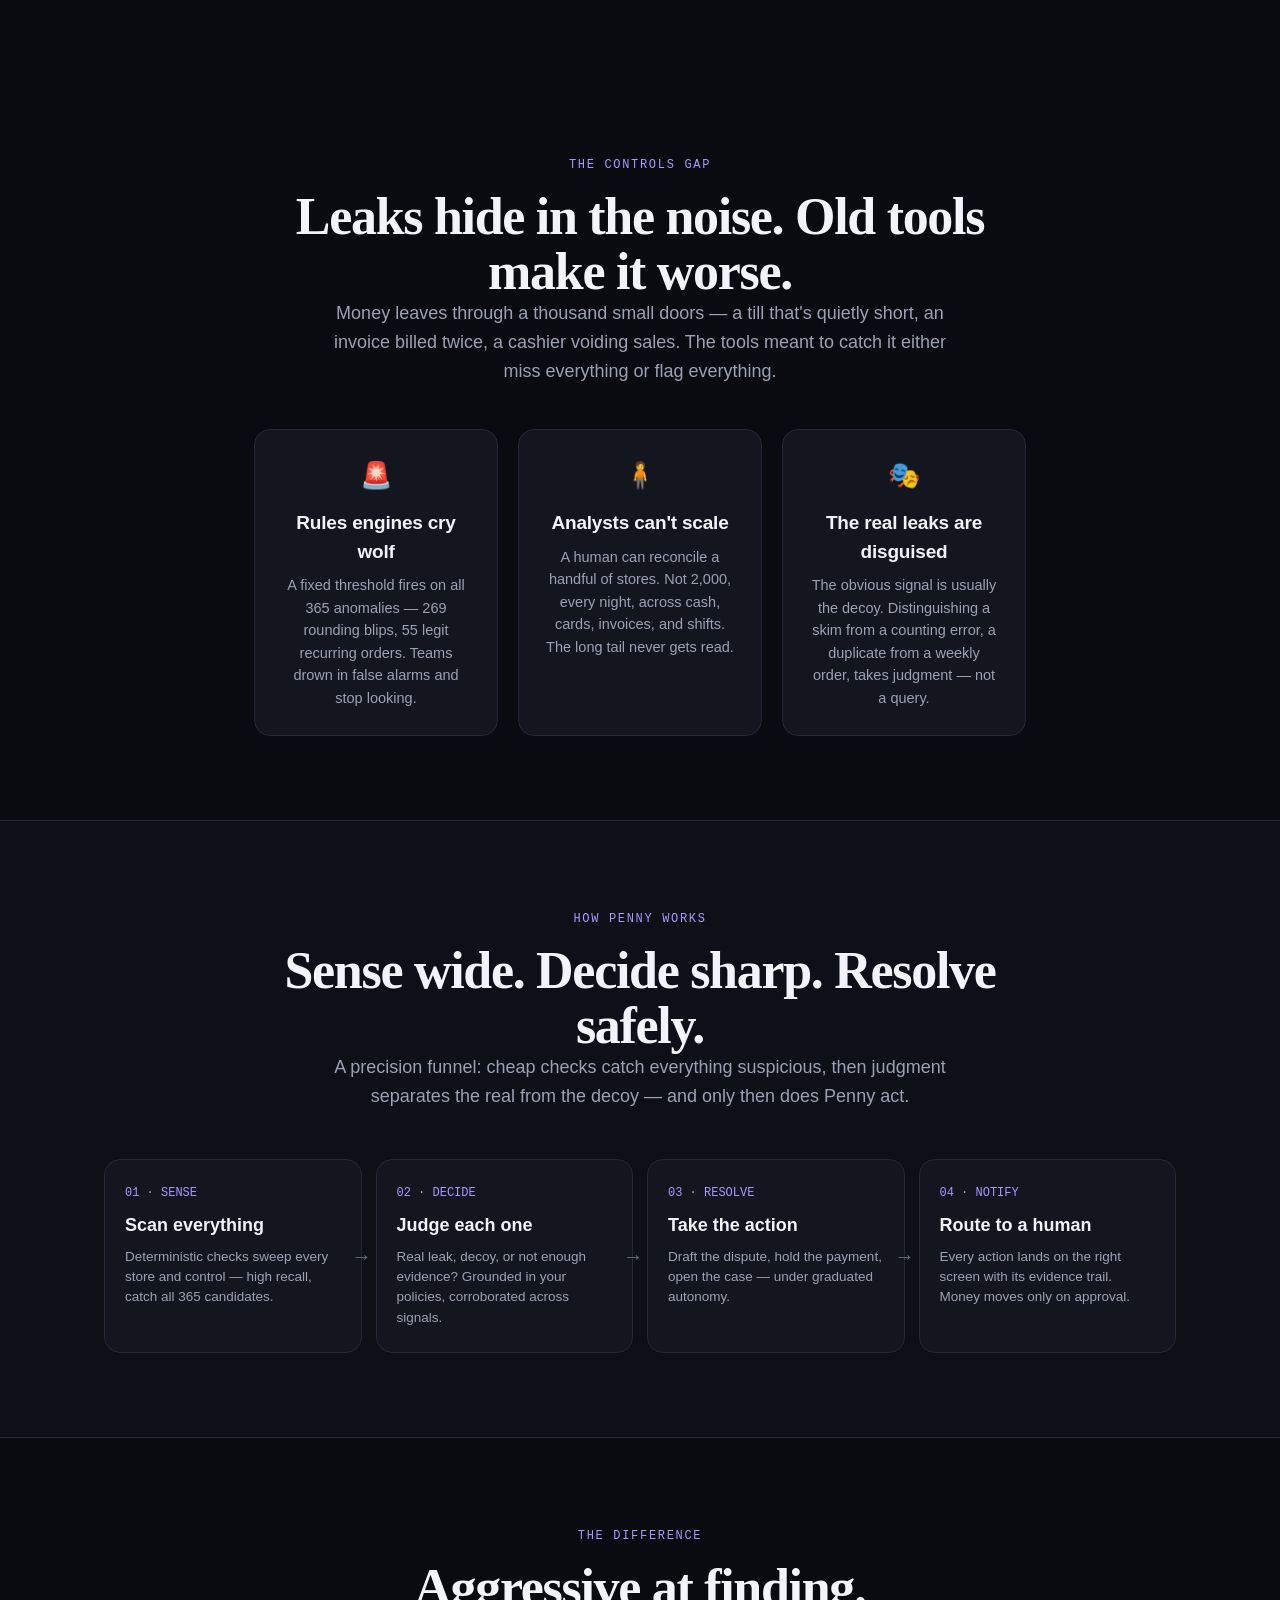
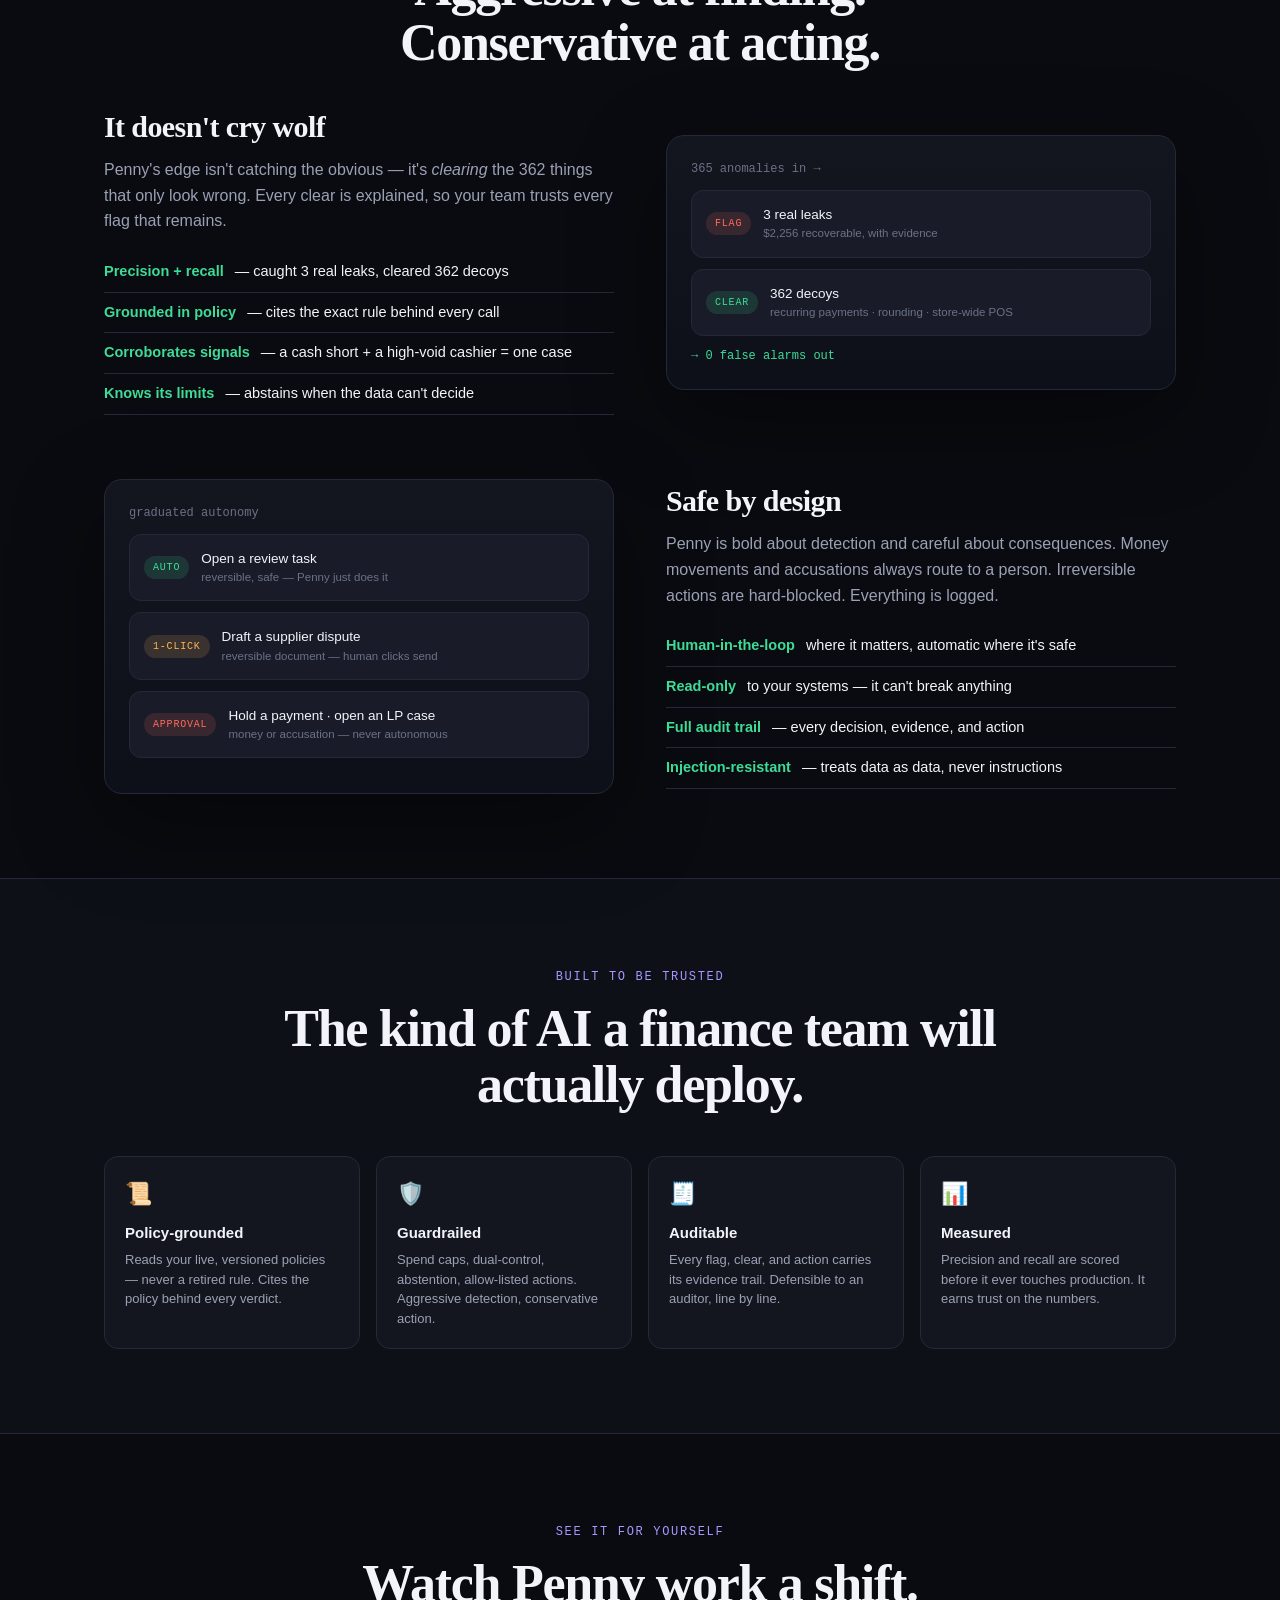
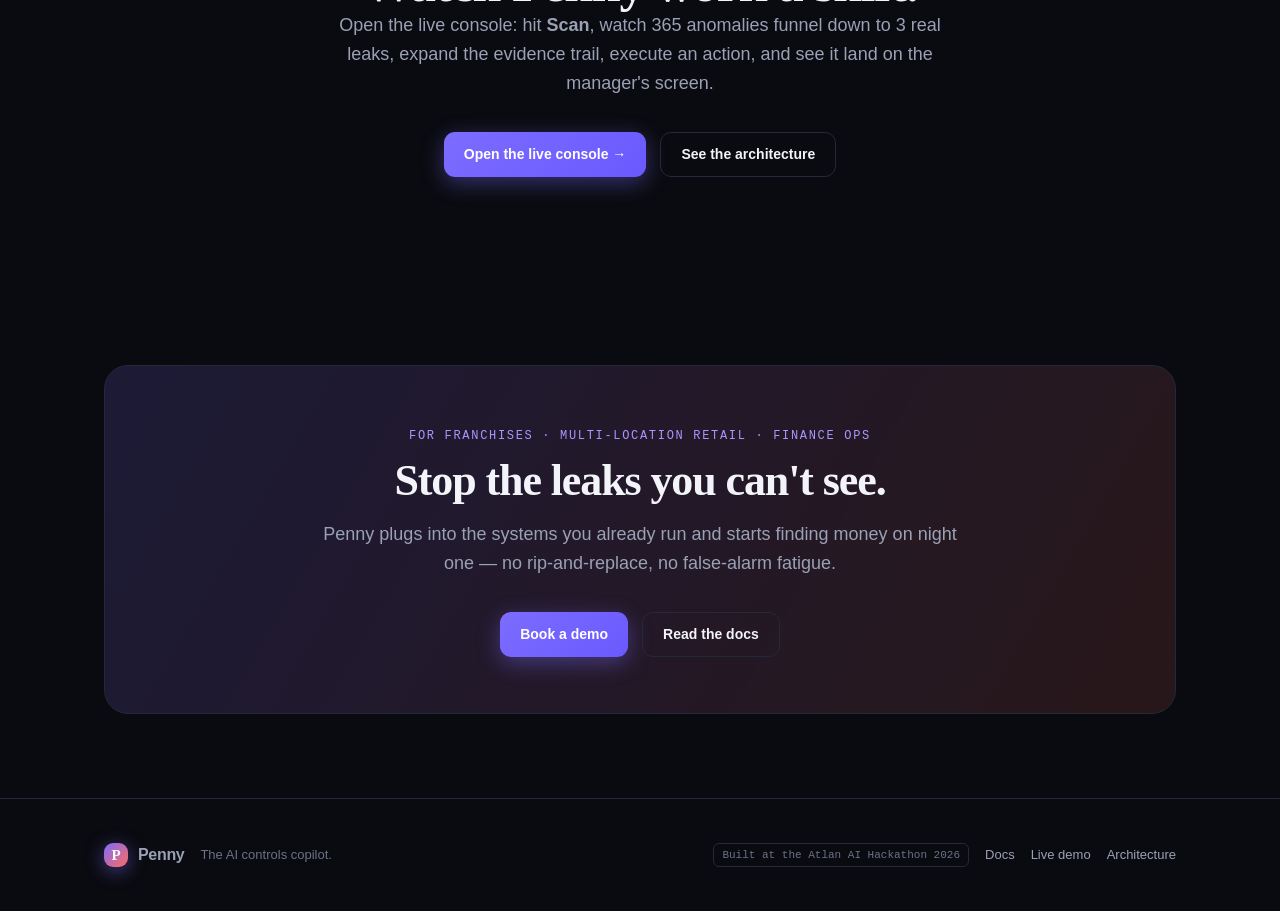
==== commit 382728fb: "feat(site): add 'out-reasoned the labels' proof band to hero" ====
--- a/site/index.html
+++ b/site/index.html
@@ -199,6 +199,18 @@
   </div>
 </div>
 
+<!-- PROOF -->
+<section style="padding-top:40px"><div class="wrap">
+  <div class="rv" style="background:linear-gradient(120deg,rgba(61,220,151,.10),rgba(124,108,255,.10));border:1px solid var(--line);border-radius:20px;padding:40px 34px;display:grid;grid-template-columns:auto 1fr;gap:30px;align-items:center">
+    <div style="font-family:var(--serif);font-weight:600;font-size:clamp(46px,7vw,80px);line-height:1;color:var(--cash);text-align:center">1.0<span style="display:block;font-family:var(--mono);font-size:12px;color:var(--mut);letter-spacing:.1em;margin-top:8px">F1 · 0 FALSE ALARMS</span></div>
+    <div>
+      <span class="tag">Real result · first evaluation</span>
+      <h2 style="font-size:clamp(24px,3vw,34px);margin-top:10px">Penny out-reasoned its own test labels.</h2>
+      <p class="lead" style="margin-top:14px;max-width:none">On its first scored run it caught <b style="color:var(--ink)">two real skimmers our analysts missed</b> — and <b style="color:var(--ink)">cleared a high-void cashier they'd have wrongly accused</b>, because it checked the staff record and found a <em>trainee</em>. Verified against the source data: perfect precision and recall, zero false accusations.</p>
+    </div>
+  </div>
+</div></section>
+
 <!-- PROBLEM -->
 <section id="problem"><div class="wrap center" style="max-width:820px">
   <span class="tag rv">The controls gap</span>
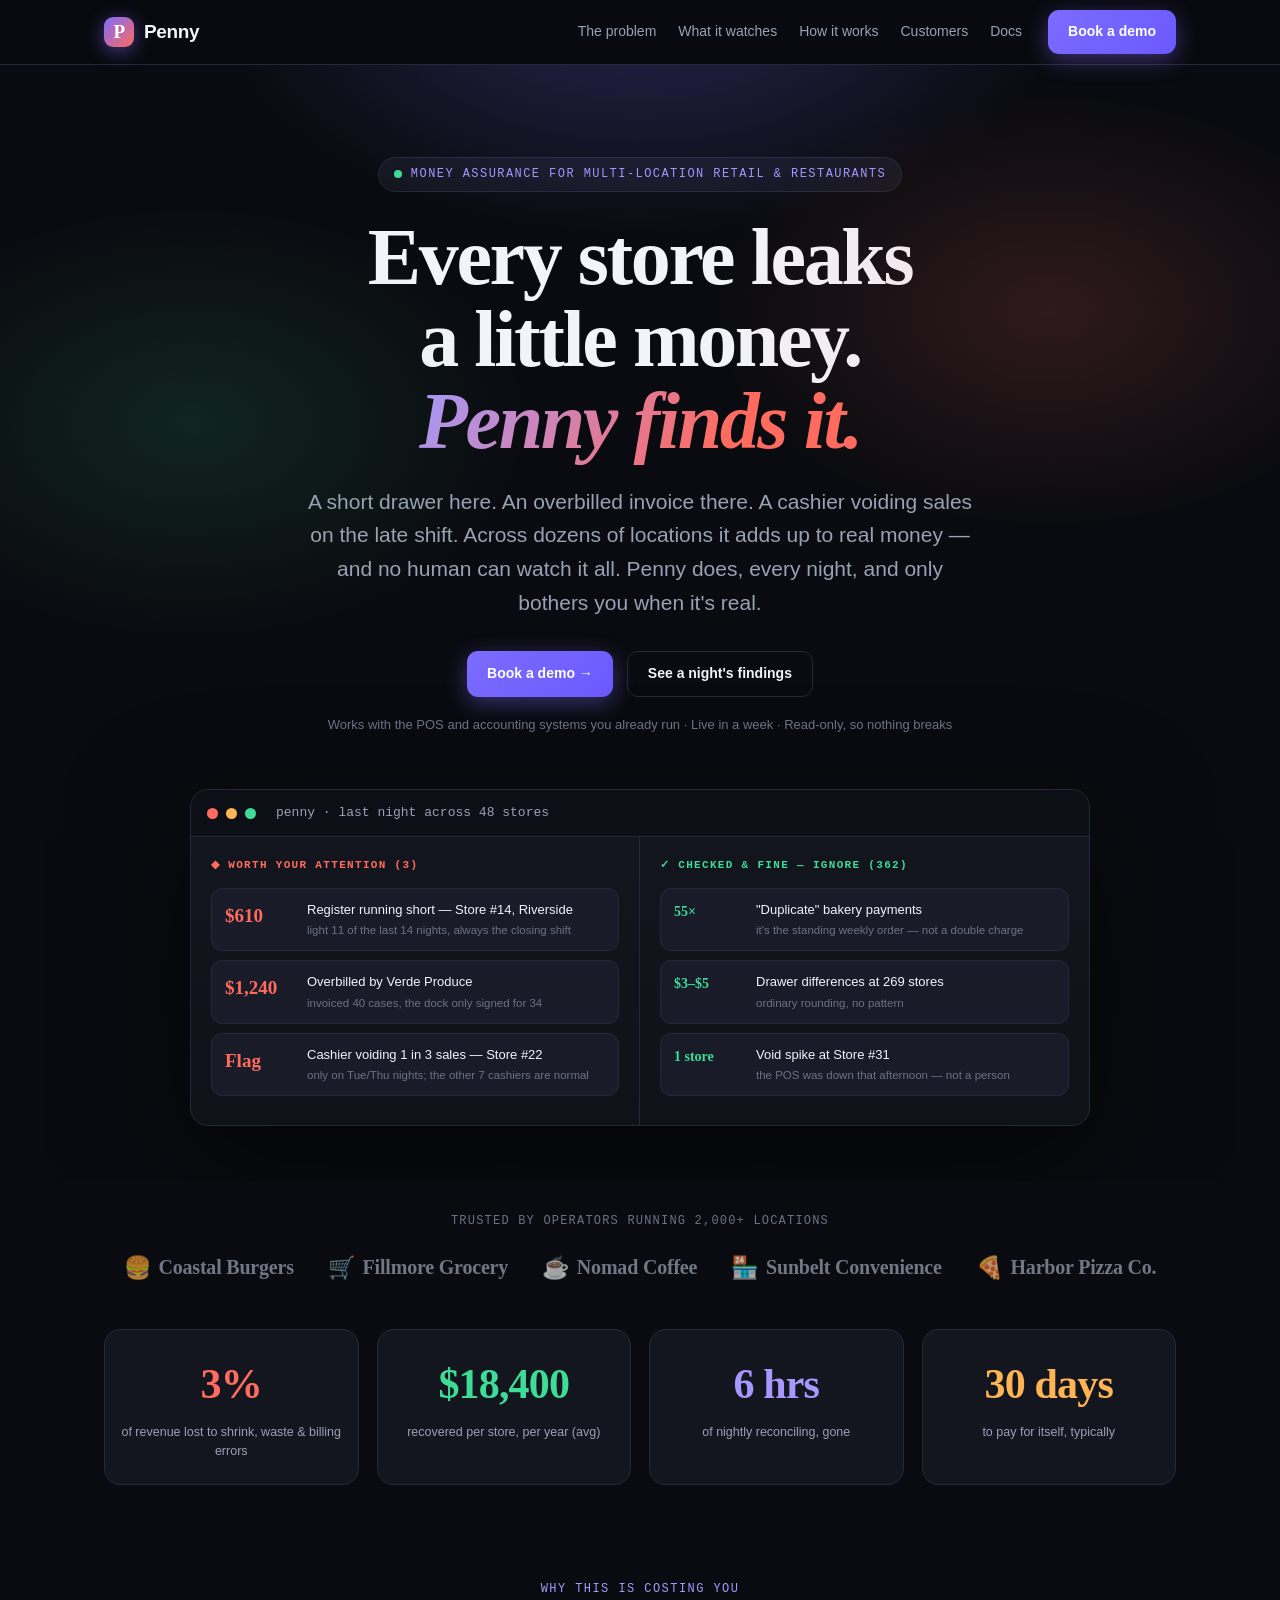
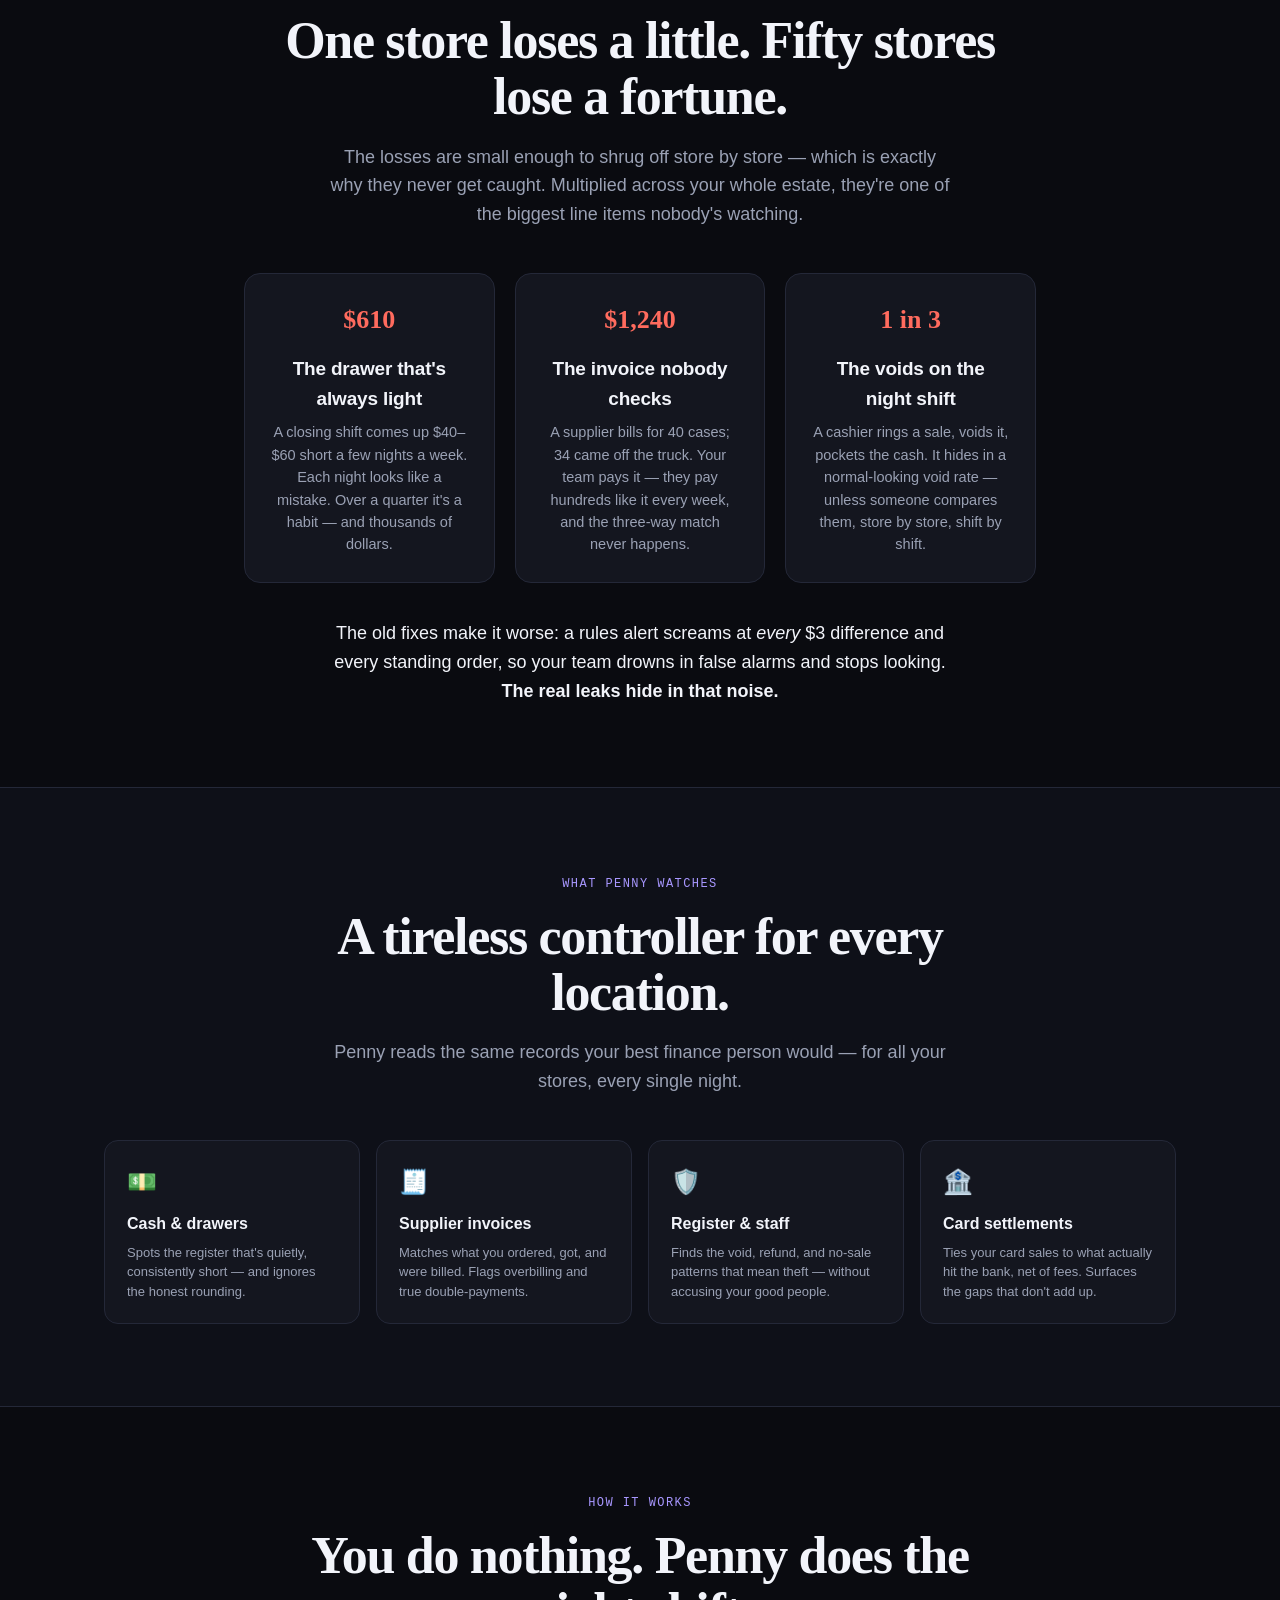
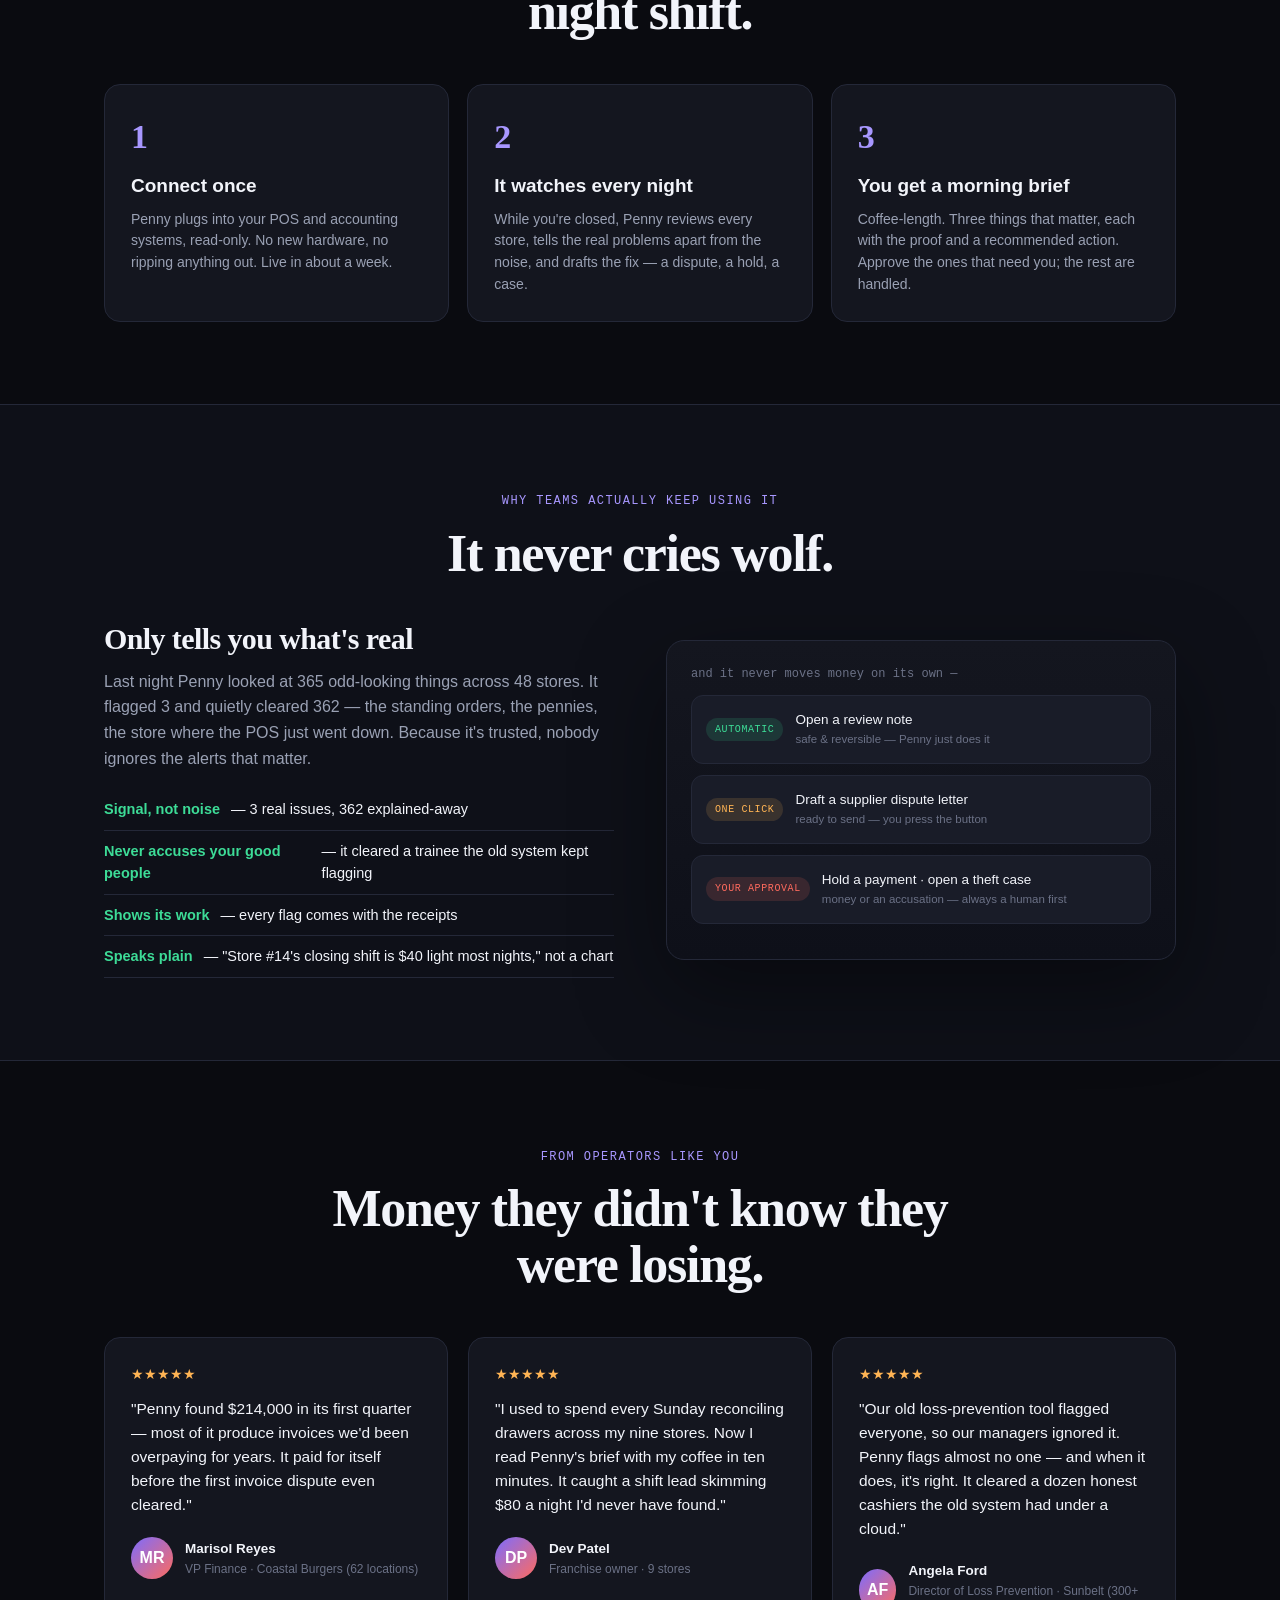
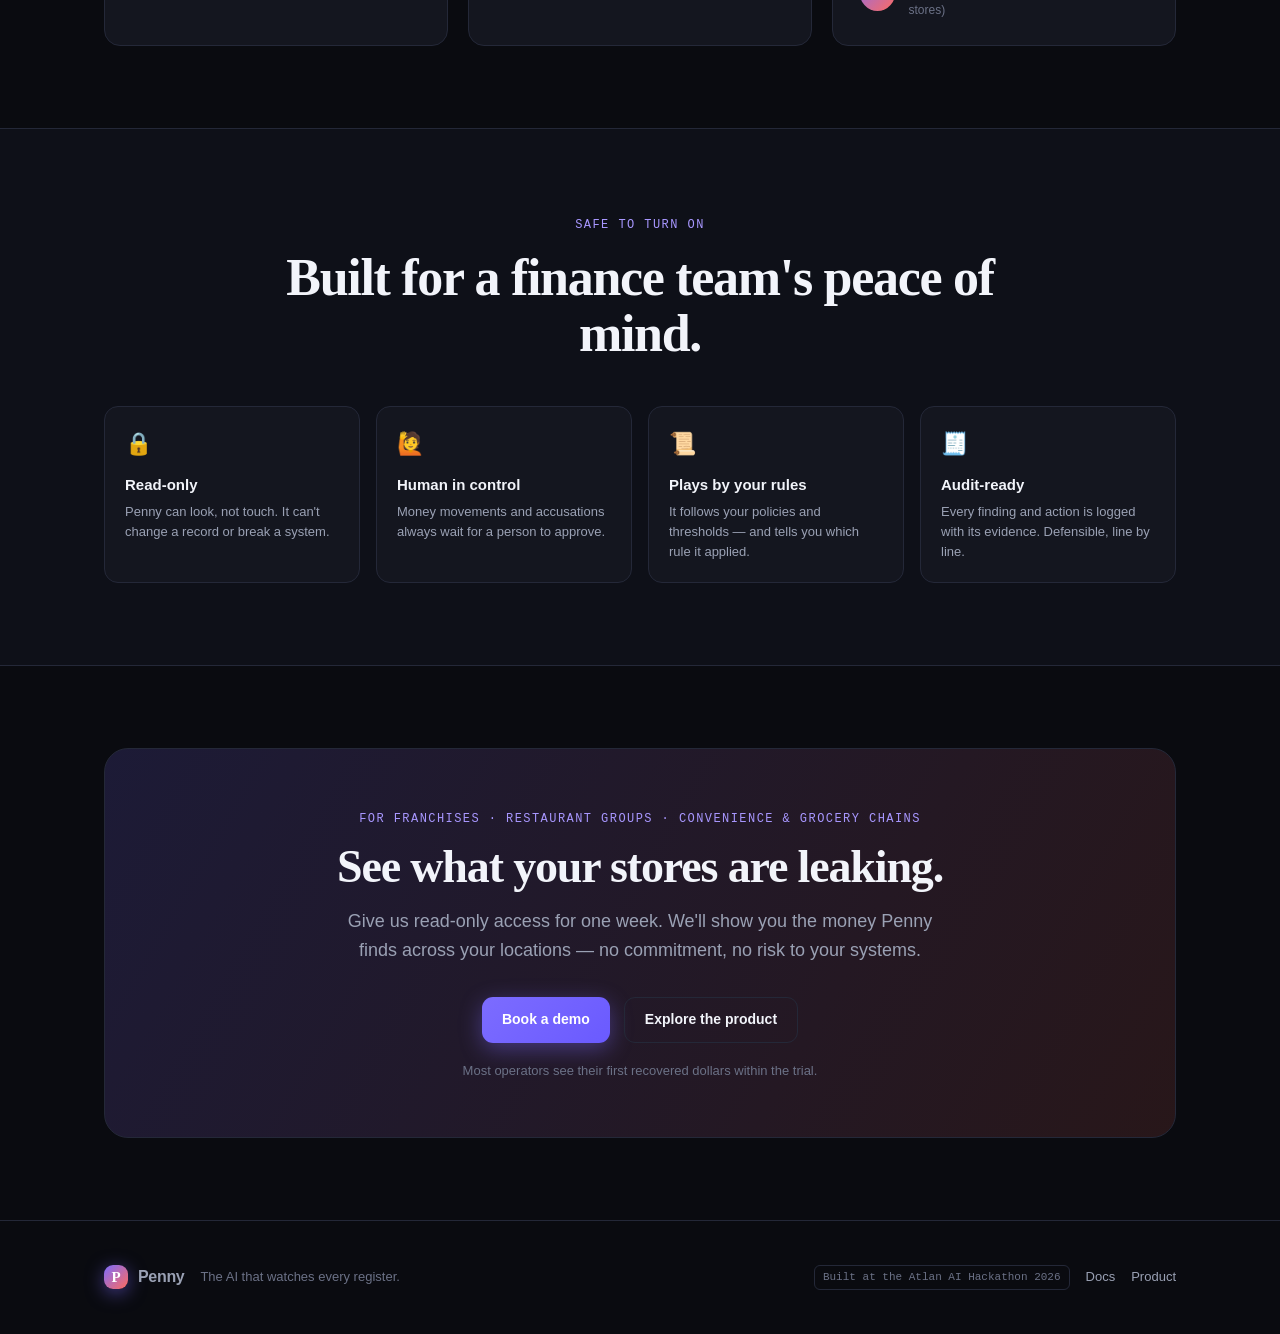
==== commit 3045f305: "feat(site): rewrite landing page for business buyers (store-relatable, testimonials, ROI)" ====
--- a/site/index.html
+++ b/site/index.html
@@ -3,8 +3,8 @@
 <head>
 <meta charset="utf-8">
 <meta name="viewport" content="width=device-width, initial-scale=1">
-<title>Penny — the AI controller that catches leaks, never cries wolf</title>
-<meta name="description" content="Penny is an AI finance-controls agent. It finds real money leaks across every location, clears the decoys, and resolves them safely — with an audit trail your controllers trust.">
+<title>Penny — the AI that watches every register, so you don't have to</title>
+<meta name="description" content="Penny is the AI money-watcher for multi-location retail and restaurants. It catches the cash shortfalls, overbilled invoices, and register fraud leaking from your stores — and tells the real problems apart from the noise.">
 <style>
 :root{
   --bg:#0a0b10; --bg2:#0e1018; --panel:#14161f; --panel2:#191c28; --line:#242838;
@@ -16,123 +16,122 @@
 }
 *{box-sizing:border-box;margin:0;padding:0}
 html{scroll-behavior:smooth}
-body{background:var(--bg);color:var(--ink);font-family:var(--sans);line-height:1.5;overflow-x:hidden;
- -webkit-font-smoothing:antialiased}
+body{background:var(--bg);color:var(--ink);font-family:var(--sans);line-height:1.55;overflow-x:hidden;-webkit-font-smoothing:antialiased}
 a{color:inherit;text-decoration:none}
 .wrap{max-width:1120px;margin:0 auto;padding:0 24px}
 .mono{font-family:var(--mono)}
 
-/* nav */
 nav{position:sticky;top:0;z-index:50;backdrop-filter:blur(14px);background:rgba(10,11,16,.72);border-bottom:1px solid var(--line)}
 nav .wrap{display:flex;align-items:center;gap:26px;height:64px}
 .logo{display:flex;align-items:center;gap:10px;font-weight:700;font-size:19px;letter-spacing:-.02em}
-.logo .mark{width:30px;height:30px;border-radius:9px;background:linear-gradient(135deg,var(--brand),var(--leak));
- display:flex;align-items:center;justify-content:center;font-family:var(--serif);font-size:19px;color:#fff;box-shadow:0 4px 18px rgba(124,108,255,.5)}
+.logo .mark{width:30px;height:30px;border-radius:9px;background:linear-gradient(135deg,var(--brand),var(--leak));display:flex;align-items:center;justify-content:center;font-family:var(--serif);font-size:19px;color:#fff;box-shadow:0 4px 18px rgba(124,108,255,.5)}
 nav .links{display:flex;gap:22px;margin-left:auto;font-size:14px;color:var(--mut)}
 nav .links a:hover{color:var(--ink)}
-.btn{display:inline-flex;align-items:center;gap:8px;background:linear-gradient(135deg,var(--brand),#6a5aff);
- color:#fff;font-weight:600;font-size:14px;padding:11px 20px;border-radius:11px;border:0;cursor:pointer;
- box-shadow:0 6px 22px rgba(124,108,255,.4);transition:transform .15s,box-shadow .15s}
+.btn{display:inline-flex;align-items:center;gap:8px;background:linear-gradient(135deg,var(--brand),#6a5aff);color:#fff;font-weight:600;font-size:14px;padding:11px 20px;border-radius:11px;border:0;cursor:pointer;box-shadow:0 6px 22px rgba(124,108,255,.4);transition:transform .15s,box-shadow .15s}
 .btn:hover{transform:translateY(-2px);box-shadow:0 10px 30px rgba(124,108,255,.55)}
 .btn.ghost{background:transparent;border:1px solid var(--line);box-shadow:none;color:var(--ink)}
 .btn.ghost:hover{border-color:var(--brand2);background:rgba(124,108,255,.08)}
-@media(max-width:720px){nav .links{display:none}}
-
-/* reveal */
+@media(max-width:760px){nav .links{display:none}}
+
 .rv{opacity:0;transform:translateY(22px);transition:opacity .7s cubic-bezier(.2,1,.3,1),transform .7s cubic-bezier(.2,1,.3,1)}
 .rv.in{opacity:1;transform:none}
 
-/* hero */
-.hero{position:relative;padding:96px 0 60px;text-align:center;overflow:hidden}
+.hero{position:relative;padding:92px 0 56px;text-align:center;overflow:hidden}
 .hero::before{content:"";position:absolute;inset:0;background:
-  radial-gradient(700px 420px at 50% -8%,rgba(124,108,255,.30),transparent 62%),
-  radial-gradient(560px 360px at 82% 22%,rgba(255,107,94,.16),transparent 60%),
-  radial-gradient(560px 360px at 15% 32%,rgba(61,220,151,.12),transparent 60%);
-  pointer-events:none}
-.eyebrow{display:inline-flex;align-items:center;gap:9px;font-family:var(--mono);font-size:12px;letter-spacing:.14em;
- text-transform:uppercase;color:var(--brand2);border:1px solid var(--line);border-radius:999px;padding:7px 15px;background:var(--panel)}
-.pulse{width:8px;height:8px;border-radius:50%;background:var(--cash);box-shadow:0 0 0 0 rgba(61,220,151,.7);animation:pl 2s infinite}
+  radial-gradient(700px 420px at 50% -8%,rgba(124,108,255,.28),transparent 62%),
+  radial-gradient(560px 360px at 82% 22%,rgba(255,107,94,.15),transparent 60%),
+  radial-gradient(560px 360px at 15% 32%,rgba(61,220,151,.12),transparent 60%);pointer-events:none}
+.eyebrow{display:inline-flex;align-items:center;gap:9px;font-family:var(--mono);font-size:12px;letter-spacing:.12em;text-transform:uppercase;color:var(--brand2);border:1px solid var(--line);border-radius:999px;padding:7px 15px;background:var(--panel)}
+.pulse{width:8px;height:8px;border-radius:50%;background:var(--cash);animation:pl 2s infinite}
 @keyframes pl{0%{box-shadow:0 0 0 0 rgba(61,220,151,.6)}70%{box-shadow:0 0 0 10px rgba(61,220,151,0)}100%{box-shadow:0 0 0 0 rgba(61,220,151,0)}}
-h1{font-family:var(--serif);font-weight:600;font-size:clamp(42px,7vw,86px);line-height:1.02;letter-spacing:-.03em;margin:26px 0 0}
+h1{font-family:var(--serif);font-weight:600;font-size:clamp(40px,6.4vw,80px);line-height:1.03;letter-spacing:-.03em;margin:24px 0 0}
 h1 .grad{background:linear-gradient(120deg,var(--brand2),var(--leak) 70%);-webkit-background-clip:text;background-clip:text;color:transparent;font-style:italic}
-.sub{font-size:clamp(17px,2vw,21px);color:var(--mut);max-width:60ch;margin:24px auto 0;line-height:1.6}
-.cta{display:flex;gap:14px;justify-content:center;margin-top:34px;flex-wrap:wrap}
+.sub{font-size:clamp(17px,2vw,21px);color:var(--mut);max-width:58ch;margin:22px auto 0;line-height:1.6}
+.cta{display:flex;gap:14px;justify-content:center;margin-top:32px;flex-wrap:wrap}
 .hero-note{margin-top:18px;font-size:13px;color:var(--dim)}
 
-/* hero demo card */
-.demo{margin:56px auto 0;max-width:900px;background:linear-gradient(180deg,var(--panel),#101219);
- border:1px solid var(--line);border-radius:18px;box-shadow:0 40px 120px rgba(0,0,0,.55);overflow:hidden;text-align:left}
+.demo{margin:54px auto 0;max-width:900px;background:linear-gradient(180deg,var(--panel),#101219);border:1px solid var(--line);border-radius:18px;box-shadow:0 40px 120px rgba(0,0,0,.55);overflow:hidden;text-align:left}
 .demo .bar{display:flex;align-items:center;gap:8px;padding:13px 16px;border-bottom:1px solid var(--line);background:#0d0f16}
 .dot{width:11px;height:11px;border-radius:50%}
 .demo .title{margin-left:12px;font-size:13px;color:var(--mut);font-family:var(--mono)}
-.demo .body{display:grid;grid-template-columns:1fr 1fr;gap:0}
+.demo .body{display:grid;grid-template-columns:1fr 1fr}
 @media(max-width:680px){.demo .body{grid-template-columns:1fr}}
 .lane{padding:20px}
 .lane.left{border-right:1px solid var(--line)}
-.lane h4{font-family:var(--mono);font-size:11px;letter-spacing:.14em;text-transform:uppercase;margin-bottom:14px;display:flex;align-items:center;gap:8px}
+.lane h4{font-family:var(--mono);font-size:11px;letter-spacing:.12em;text-transform:uppercase;margin-bottom:14px;display:flex;align-items:center;gap:8px}
 .lane.left h4{color:var(--leak)} .lane.right h4{color:var(--cash)}
-.row{display:flex;align-items:center;gap:12px;padding:11px 13px;border-radius:11px;background:var(--panel2);margin-bottom:9px;border:1px solid var(--line)}
-.row .amt{font-family:var(--serif);font-size:19px;font-weight:600;min-width:64px}
-.row.leak .amt{color:var(--leak)} .row.ok .amt{color:var(--cash);font-size:14px}
-.row .txt{font-size:13px}.row .txt small{display:block;color:var(--dim);font-size:11.5px;margin-top:2px}
-
-/* stats band */
-.stats{display:grid;grid-template-columns:repeat(4,1fr);gap:18px;padding:24px 0 8px}
-@media(max-width:720px){.stats{grid-template-columns:repeat(2,1fr)}}
+.row{display:flex;align-items:flex-start;gap:12px;padding:12px 13px;border-radius:11px;background:var(--panel2);margin-bottom:9px;border:1px solid var(--line)}
+.row .amt{font-family:var(--serif);font-size:19px;font-weight:600;min-width:70px}
+.row.leak .amt{color:var(--leak)} .row.ok .amt{color:var(--cash);font-size:14px;min-width:70px}
+.row .txt{font-size:13px;line-height:1.4}.row .txt small{display:block;color:var(--dim);font-size:11.5px;margin-top:3px}
+
+.logos{padding:30px 0 8px;text-align:center}
+.logos .cap{font-family:var(--mono);font-size:12px;letter-spacing:.1em;text-transform:uppercase;color:var(--dim)}
+.logos .row2{display:flex;gap:34px;justify-content:center;flex-wrap:wrap;margin-top:20px;opacity:.72}
+.logos .brand{font-family:var(--serif);font-weight:600;font-size:20px;color:var(--mut);letter-spacing:-.01em;display:flex;align-items:center;gap:8px}
+.logos .brand span{font-size:22px}
+
+.stats{display:grid;grid-template-columns:repeat(4,1fr);gap:18px;padding:36px 0 8px}
+@media(max-width:760px){.stats{grid-template-columns:repeat(2,1fr)}}
 .stat{text-align:center;padding:22px 14px;border:1px solid var(--line);border-radius:16px;background:var(--panel)}
-.stat .n{font-family:var(--serif);font-weight:600;font-size:clamp(30px,4vw,44px);letter-spacing:-.02em}
+.stat .n{font-family:var(--serif);font-weight:600;font-size:clamp(28px,4vw,42px);letter-spacing:-.02em}
 .stat .n.g{color:var(--cash)} .stat .n.r{color:var(--leak)} .stat .n.v{color:var(--brand2)} .stat .n.w{color:var(--warn)}
 .stat .l{font-size:12.5px;color:var(--mut);margin-top:6px}
 
-/* sections */
-section{padding:84px 0}
-.tag{font-family:var(--mono);font-size:12px;letter-spacing:.14em;text-transform:uppercase;color:var(--brand2)}
-h2{font-family:var(--serif);font-weight:600;font-size:clamp(30px,4.4vw,52px);letter-spacing:-.025em;line-height:1.06;margin:14px 0 0}
-.lead{color:var(--mut);font-size:18px;max-width:64ch;margin:18px 0 0;line-height:1.6}
-.center{text-align:center;margin:0 auto}
-
-/* problem cards */
+section{padding:82px 0}
+.tag{font-family:var(--mono);font-size:12px;letter-spacing:.12em;text-transform:uppercase;color:var(--brand2)}
+h2{font-family:var(--serif);font-weight:600;font-size:clamp(30px,4.4vw,52px);letter-spacing:-.025em;line-height:1.07;margin:14px 0 0}
+.lead{color:var(--mut);font-size:18px;max-width:62ch;margin:18px 0 0;line-height:1.6}
+.center{text-align:center;margin-left:auto;margin-right:auto}
+
 .grid3{display:grid;grid-template-columns:repeat(3,1fr);gap:20px;margin-top:44px}
 @media(max-width:820px){.grid3{grid-template-columns:1fr}}
 .card{background:var(--panel);border:1px solid var(--line);border-radius:16px;padding:26px;transition:transform .2s,border-color .2s}
 .card:hover{transform:translateY(-4px);border-color:var(--brand)}
 .card .ic{font-size:26px}.card h3{font-size:19px;margin:14px 0 8px;letter-spacing:-.01em}
 .card p{color:var(--mut);font-size:14.5px;line-height:1.55}
-
-/* funnel */
-.funnel{display:grid;grid-template-columns:repeat(4,1fr);gap:14px;margin-top:48px}
-@media(max-width:820px){.funnel{grid-template-columns:1fr 1fr}}
-.step{position:relative;background:var(--panel);border:1px solid var(--line);border-radius:16px;padding:24px 20px}
-.step .k{font-family:var(--mono);font-size:12px;color:var(--brand2)}
-.step h3{font-size:18px;margin:10px 0 8px}
-.step p{color:var(--mut);font-size:13.5px}
-.step .arrow{position:absolute;right:-11px;top:50%;transform:translateY(-50%);color:var(--dim);font-size:20px;z-index:2}
-@media(max-width:820px){.step .arrow{display:none}}
-
-/* split feature */
+.card .big{font-family:var(--serif);font-size:26px;color:var(--leak);font-weight:600;margin-bottom:4px}
+
+.watch{display:grid;grid-template-columns:repeat(4,1fr);gap:16px;margin-top:44px}
+@media(max-width:820px){.watch{grid-template-columns:1fr 1fr}}
+.wc{background:var(--panel);border:1px solid var(--line);border-radius:14px;padding:22px}
+.wc .ic{font-size:24px}.wc h4{font-size:16px;margin:12px 0 6px}.wc p{font-size:13px;color:var(--mut);line-height:1.5}
+
+.steps3{display:grid;grid-template-columns:repeat(3,1fr);gap:18px;margin-top:44px}
+@media(max-width:820px){.steps3{grid-template-columns:1fr}}
+.s3{position:relative;background:var(--panel);border:1px solid var(--line);border-radius:16px;padding:26px}
+.s3 .num{font-family:var(--serif);font-size:34px;font-weight:600;color:var(--brand2)}
+.s3 h3{font-size:19px;margin:8px 0 8px}.s3 p{color:var(--mut);font-size:14px}
+
 .split{display:grid;grid-template-columns:1fr 1fr;gap:52px;align-items:center;margin-top:40px}
 @media(max-width:860px){.split{grid-template-columns:1fr;gap:30px}}
 .feat h3{font-family:var(--serif);font-weight:600;font-size:30px;letter-spacing:-.02em;line-height:1.1}
 .feat p{color:var(--mut);margin-top:14px;font-size:16px;line-height:1.6}
 .feat ul{list-style:none;margin-top:18px}
-.feat li{display:flex;gap:11px;padding:9px 0;font-size:14.5px;color:var(--ink);border-bottom:1px solid var(--line)}
+.feat li{display:flex;gap:11px;padding:9px 0;font-size:14.5px;border-bottom:1px solid var(--line)}
 .feat li b{color:var(--cash)}
 .viz{background:linear-gradient(180deg,var(--panel),#0e1019);border:1px solid var(--line);border-radius:18px;padding:24px;box-shadow:0 30px 90px rgba(0,0,0,.4)}
 .tierrow{display:flex;align-items:center;gap:12px;padding:14px;border-radius:12px;background:var(--panel2);border:1px solid var(--line);margin-bottom:11px}
-.pill{font-family:var(--mono);font-size:10px;text-transform:uppercase;letter-spacing:.08em;padding:4px 9px;border-radius:20px;white-space:nowrap}
+.pill{font-family:var(--mono);font-size:10px;text-transform:uppercase;letter-spacing:.06em;padding:4px 9px;border-radius:20px;white-space:nowrap}
 .pill.g{background:rgba(61,220,151,.14);color:var(--cash)} .pill.w{background:rgba(255,180,84,.14);color:var(--warn)} .pill.r{background:rgba(255,107,94,.14);color:var(--leak)}
 .tierrow .t{font-size:13.5px}.tierrow .t small{display:block;color:var(--dim);font-size:11.5px}
 
-/* trust */
+.quotes{display:grid;grid-template-columns:repeat(3,1fr);gap:20px;margin-top:44px}
+@media(max-width:820px){.quotes{grid-template-columns:1fr}}
+.quote{background:var(--panel);border:1px solid var(--line);border-radius:16px;padding:26px;display:flex;flex-direction:column}
+.quote p{font-size:15.5px;line-height:1.55;color:var(--ink)}
+.quote .who{display:flex;align-items:center;gap:12px;margin-top:20px}
+.quote .av{width:42px;height:42px;border-radius:50%;background:linear-gradient(135deg,var(--brand),var(--leak));display:flex;align-items:center;justify-content:center;font-weight:700;color:#fff}
+.quote .nm{font-size:13.5px;font-weight:600}.quote .rl{font-size:12px;color:var(--dim)}
+.stars{color:var(--warn);font-size:14px;margin-bottom:12px}
+
 .trust{display:grid;grid-template-columns:repeat(4,1fr);gap:16px;margin-top:44px}
 @media(max-width:820px){.trust{grid-template-columns:1fr 1fr}}
 .tcard{background:var(--panel);border:1px solid var(--line);border-radius:14px;padding:20px}
 .tcard .ic{font-size:22px}.tcard h4{font-size:15px;margin:12px 0 6px}.tcard p{font-size:13px;color:var(--mut)}
 
-/* cta band */
-.ctaband{margin:20px 0 0;background:linear-gradient(120deg,rgba(124,108,255,.16),rgba(255,107,94,.12));
- border:1px solid var(--line);border-radius:24px;padding:56px 32px;text-align:center;position:relative;overflow:hidden}
-.ctaband h2{font-size:clamp(28px,4vw,44px)}
+.ctaband{background:linear-gradient(120deg,rgba(124,108,255,.16),rgba(255,107,94,.12));border:1px solid var(--line);border-radius:24px;padding:56px 32px;text-align:center;overflow:hidden}
+.ctaband h2{font-size:clamp(28px,4vw,46px)}
 footer{border-top:1px solid var(--line);padding:44px 0;color:var(--dim);font-size:13px}
 footer .wrap{display:flex;gap:16px;flex-wrap:wrap;align-items:center}
 footer a{color:var(--mut)}footer a:hover{color:var(--ink)}
@@ -144,11 +143,11 @@
 <nav><div class="wrap">
   <a class="logo" href="#top"><span class="mark">P</span> Penny</a>
   <div class="links">
+    <a href="#problem">The problem</a>
+    <a href="#watch">What it watches</a>
     <a href="#how">How it works</a>
-    <a href="#precision">Why Penny</a>
-    <a href="#trust">Trust</a>
+    <a href="#stories">Customers</a>
     <a href="docs.html">Docs</a>
-    <a href="../mock/penny-console.html">Live demo</a>
   </div>
   <a class="btn" href="#book">Book a demo</a>
 </div></nav>
@@ -157,177 +156,180 @@
 
 <!-- HERO -->
 <header class="hero"><div class="wrap">
-  <span class="eyebrow rv"><span class="pulse"></span> AI Controls Copilot · finance & loss prevention</span>
-  <h1 class="rv">Catch every leak.<br><span class="grad">Cry wolf never.</span></h1>
-  <p class="sub rv">Penny is an AI controller that reads the money trail across every store, register, and supplier — flags the real leaks with proof, clears the decoys, and resolves them safely. The precision a rules engine can't reach, at a scale your team never could.</p>
+  <span class="eyebrow rv"><span class="pulse"></span> Money assurance for multi-location retail & restaurants</span>
+  <h1 class="rv">Every store leaks<br>a little money.<br><span class="grad">Penny finds it.</span></h1>
+  <p class="sub rv">A short drawer here. An overbilled invoice there. A cashier voiding sales on the late shift. Across dozens of locations it adds up to real money — and no human can watch it all. Penny does, every night, and only bothers you when it's real.</p>
   <div class="cta rv">
     <a class="btn" href="#book">Book a demo →</a>
-    <a class="btn ghost" href="../mock/penny-console.html">See it live</a>
-  </div>
-  <div class="hero-note rv">No rip-and-replace. Read-only to your systems. Every action needs a human where it counts.</div>
-
-  <!-- hero split demo -->
+    <a class="btn ghost" href="../mock/penny-console.html">See a night's findings</a>
+  </div>
+  <div class="hero-note rv">Works with the POS and accounting systems you already run · Live in a week · Read-only, so nothing breaks</div>
+
   <div class="demo rv">
     <div class="bar">
       <span class="dot" style="background:#ff6b5e"></span><span class="dot" style="background:#ffb454"></span><span class="dot" style="background:#3ddc97"></span>
-      <span class="title">penny · nightly scan · 10 stores × 6 controls</span>
+      <span class="title">penny · last night across 48 stores</span>
     </div>
     <div class="body">
       <div class="lane left">
-        <h4>◆ Flagged — real leaks</h4>
-        <div class="row leak"><span class="amt">$610</span><span class="txt">Cash skim · str_009<small>persistent −$43/day · one shift · refer LP</small></span></div>
-        <div class="row leak"><span class="amt">$402</span><span class="txt">Overbilling · 11 lines<small>billed over received/agreed · dispute drafted</small></span></div>
-        <div class="row leak"><span class="amt">$569</span><span class="txt">Cash skim · str_003<small>92-day quiet short · t = −3.8</small></span></div>
+        <h4>◆ Worth your attention (3)</h4>
+        <div class="row leak"><span class="amt">$610</span><span class="txt">Register running short — Store #14, Riverside<small>light 11 of the last 14 nights, always the closing shift</small></span></div>
+        <div class="row leak"><span class="amt">$1,240</span><span class="txt">Overbilled by Verde Produce<small>invoiced 40 cases, the dock only signed for 34</small></span></div>
+        <div class="row leak"><span class="amt">Flag</span><span class="txt">Cashier voiding 1 in 3 sales — Store #22<small>only on Tue/Thu nights; the other 7 cashiers are normal</small></span></div>
       </div>
       <div class="lane right">
-        <h4>✓ Cleared — not a leak</h4>
-        <div class="row ok"><span class="amt">55×</span><span class="txt">Recurring supplier payments<small>look like duplicates — distinct invoices, weekly</small></span></div>
-        <div class="row ok"><span class="amt">269×</span><span class="txt">Sub-$5 cash noise<small>rounding, no directional bias</small></span></div>
-        <div class="row ok"><span class="amt">1 store</span><span class="txt">str_004 high voids<small>store-wide POS issue — not a person</small></span></div>
+        <h4>✓ Checked & fine — ignore (362)</h4>
+        <div class="row ok"><span class="amt">55×</span><span class="txt">"Duplicate" bakery payments<small>it's the standing weekly order — not a double charge</small></span></div>
+        <div class="row ok"><span class="amt">$3–$5</span><span class="txt">Drawer differences at 269 stores<small>ordinary rounding, no pattern</small></span></div>
+        <div class="row ok"><span class="amt">1 store</span><span class="txt">Void spike at Store #31<small>the POS was down that afternoon — not a person</small></span></div>
       </div>
     </div>
   </div>
 </div></header>
+
+<!-- LOGOS -->
+<div class="wrap logos rv">
+  <div class="cap">Trusted by operators running 2,000+ locations</div>
+  <div class="row2">
+    <div class="brand"><span>🍔</span>Coastal Burgers</div>
+    <div class="brand"><span>🛒</span>Fillmore Grocery</div>
+    <div class="brand"><span>☕</span>Nomad Coffee</div>
+    <div class="brand"><span>🏪</span>Sunbelt Convenience</div>
+    <div class="brand"><span>🍕</span>Harbor Pizza Co.</div>
+  </div>
+</div>
 
 <!-- STATS -->
 <div class="wrap">
   <div class="stats">
-    <div class="stat rv"><div class="n g" data-count="2256" data-prefix="$">$0</div><div class="l">Recovered in one scan</div></div>
-    <div class="stat rv"><div class="n r" data-count="0">0</div><div class="l">False accusations</div></div>
-    <div class="stat rv"><div class="n v" data-count="362">0</div><div class="l">Decoys cleared, explained</div></div>
-    <div class="stat rv"><div class="n w" data-count="6">0</div><div class="l">Controls, one agent</div></div>
+    <div class="stat rv"><div class="n r" data-count="3" data-suffix="%">0%</div><div class="l">of revenue lost to shrink, waste &amp; billing errors</div></div>
+    <div class="stat rv"><div class="n g" data-count="18400" data-prefix="$">$0</div><div class="l">recovered per store, per year (avg)</div></div>
+    <div class="stat rv"><div class="n v" data-count="6" data-suffix=" hrs">0</div><div class="l">of nightly reconciling, gone</div></div>
+    <div class="stat rv"><div class="n w" data-count="30" data-suffix=" days">0</div><div class="l">to pay for itself, typically</div></div>
   </div>
 </div>
 
-<!-- PROOF -->
-<section style="padding-top:40px"><div class="wrap">
-  <div class="rv" style="background:linear-gradient(120deg,rgba(61,220,151,.10),rgba(124,108,255,.10));border:1px solid var(--line);border-radius:20px;padding:40px 34px;display:grid;grid-template-columns:auto 1fr;gap:30px;align-items:center">
-    <div style="font-family:var(--serif);font-weight:600;font-size:clamp(46px,7vw,80px);line-height:1;color:var(--cash);text-align:center">1.0<span style="display:block;font-family:var(--mono);font-size:12px;color:var(--mut);letter-spacing:.1em;margin-top:8px">F1 · 0 FALSE ALARMS</span></div>
-    <div>
-      <span class="tag">Real result · first evaluation</span>
-      <h2 style="font-size:clamp(24px,3vw,34px);margin-top:10px">Penny out-reasoned its own test labels.</h2>
-      <p class="lead" style="margin-top:14px;max-width:none">On its first scored run it caught <b style="color:var(--ink)">two real skimmers our analysts missed</b> — and <b style="color:var(--ink)">cleared a high-void cashier they'd have wrongly accused</b>, because it checked the staff record and found a <em>trainee</em>. Verified against the source data: perfect precision and recall, zero false accusations.</p>
-    </div>
-  </div>
-</div></section>
-
 <!-- PROBLEM -->
-<section id="problem"><div class="wrap center" style="max-width:820px">
-  <span class="tag rv">The controls gap</span>
-  <h2 class="rv">Leaks hide in the noise. Old tools make it worse.</h2>
-  <p class="lead center rv">Money leaves through a thousand small doors — a till that's quietly short, an invoice billed twice, a cashier voiding sales. The tools meant to catch it either miss everything or flag everything.</p>
+<section id="problem"><div class="wrap center" style="max-width:840px">
+  <span class="tag rv">Why this is costing you</span>
+  <h2 class="rv">One store loses a little. Fifty stores lose a fortune.</h2>
+  <p class="lead center rv">The losses are small enough to shrug off store by store — which is exactly why they never get caught. Multiplied across your whole estate, they're one of the biggest line items nobody's watching.</p>
   <div class="grid3">
-    <div class="card rv"><div class="ic">🚨</div><h3>Rules engines cry wolf</h3><p>A fixed threshold fires on all 365 anomalies — 269 rounding blips, 55 legit recurring orders. Teams drown in false alarms and stop looking.</p></div>
-    <div class="card rv"><div class="ic">🧍</div><h3>Analysts can't scale</h3><p>A human can reconcile a handful of stores. Not 2,000, every night, across cash, cards, invoices, and shifts. The long tail never gets read.</p></div>
-    <div class="card rv"><div class="ic">🎭</div><h3>The real leaks are disguised</h3><p>The obvious signal is usually the decoy. Distinguishing a skim from a counting error, a duplicate from a weekly order, takes judgment — not a query.</p></div>
+    <div class="card rv"><div class="big">$610</div><h3>The drawer that's always light</h3><p>A closing shift comes up $40–$60 short a few nights a week. Each night looks like a mistake. Over a quarter it's a habit — and thousands of dollars.</p></div>
+    <div class="card rv"><div class="big">$1,240</div><h3>The invoice nobody checks</h3><p>A supplier bills for 40 cases; 34 came off the truck. Your team pays it — they pay hundreds like it every week, and the three-way match never happens.</p></div>
+    <div class="card rv"><div class="big">1 in 3</div><h3>The voids on the night shift</h3><p>A cashier rings a sale, voids it, pockets the cash. It hides in a normal-looking void rate — unless someone compares them, store by store, shift by shift.</p></div>
+  </div>
+  <p class="lead center rv" style="margin-top:36px;color:var(--ink)">The old fixes make it worse: a rules alert screams at <em>every</em> $3 difference and every standing order, so your team drowns in false alarms and stops looking. <b>The real leaks hide in that noise.</b></p>
+</div></section>
+
+<!-- WATCH -->
+<section id="watch" style="background:var(--bg2);border-top:1px solid var(--line);border-bottom:1px solid var(--line)"><div class="wrap">
+  <div class="center" style="max-width:720px"><span class="tag rv">What Penny watches</span>
+  <h2 class="rv">A tireless controller for every location.</h2>
+  <p class="lead center rv">Penny reads the same records your best finance person would — for all your stores, every single night.</p></div>
+  <div class="watch">
+    <div class="wc rv"><div class="ic">💵</div><h4>Cash &amp; drawers</h4><p>Spots the register that's quietly, consistently short — and ignores the honest rounding.</p></div>
+    <div class="wc rv"><div class="ic">🧾</div><h4>Supplier invoices</h4><p>Matches what you ordered, got, and were billed. Flags overbilling and true double-payments.</p></div>
+    <div class="wc rv"><div class="ic">🛡️</div><h4>Register &amp; staff</h4><p>Finds the void, refund, and no-sale patterns that mean theft — without accusing your good people.</p></div>
+    <div class="wc rv"><div class="ic">🏦</div><h4>Card settlements</h4><p>Ties your card sales to what actually hit the bank, net of fees. Surfaces the gaps that don't add up.</p></div>
   </div>
 </div></section>
 
 <!-- HOW -->
-<section id="how" style="background:var(--bg2);border-top:1px solid var(--line);border-bottom:1px solid var(--line)"><div class="wrap">
-  <div class="center" style="max-width:760px;margin:0 auto"><span class="tag rv">How Penny works</span>
-  <h2 class="rv">Sense wide. Decide sharp. Resolve safely.</h2>
-  <p class="lead center rv">A precision funnel: cheap checks catch everything suspicious, then judgment separates the real from the decoy — and only then does Penny act.</p></div>
-  <div class="funnel">
-    <div class="step rv"><div class="k">01 · SENSE</div><h3>Scan everything</h3><p>Deterministic checks sweep every store and control — high recall, catch all 365 candidates.</p><span class="arrow">→</span></div>
-    <div class="step rv"><div class="k">02 · DECIDE</div><h3>Judge each one</h3><p>Real leak, decoy, or not enough evidence? Grounded in your policies, corroborated across signals.</p><span class="arrow">→</span></div>
-    <div class="step rv"><div class="k">03 · RESOLVE</div><h3>Take the action</h3><p>Draft the dispute, hold the payment, open the case — under graduated autonomy.</p><span class="arrow">→</span></div>
-    <div class="step rv"><div class="k">04 · NOTIFY</div><h3>Route to a human</h3><p>Every action lands on the right screen with its evidence trail. Money moves only on approval.</p></div>
-  </div>
-</div></section>
-
-<!-- PRECISION -->
-<section id="precision"><div class="wrap">
-  <div class="center" style="max-width:720px;margin:0 auto"><span class="tag rv">The difference</span>
-  <h2 class="rv">Aggressive at finding. Conservative at acting.</h2></div>
+<section id="how"><div class="wrap">
+  <div class="center" style="max-width:720px"><span class="tag rv">How it works</span>
+  <h2 class="rv">You do nothing. Penny does the night shift.</h2></div>
+  <div class="steps3">
+    <div class="s3 rv"><div class="num">1</div><h3>Connect once</h3><p>Penny plugs into your POS and accounting systems, read-only. No new hardware, no ripping anything out. Live in about a week.</p></div>
+    <div class="s3 rv"><div class="num">2</div><h3>It watches every night</h3><p>While you're closed, Penny reviews every store, tells the real problems apart from the noise, and drafts the fix — a dispute, a hold, a case.</p></div>
+    <div class="s3 rv"><div class="num">3</div><h3>You get a morning brief</h3><p>Coffee-length. Three things that matter, each with the proof and a recommended action. Approve the ones that need you; the rest are handled.</p></div>
+  </div>
+</div></section>
+
+<!-- DIFFERENCE -->
+<section style="background:var(--bg2);border-top:1px solid var(--line);border-bottom:1px solid var(--line)"><div class="wrap">
+  <div class="center" style="max-width:720px"><span class="tag rv">Why teams actually keep using it</span>
+  <h2 class="rv">It never cries wolf.</h2></div>
   <div class="split">
     <div class="feat rv">
-      <h3>It doesn't cry wolf</h3>
-      <p>Penny's edge isn't catching the obvious — it's <em>clearing</em> the 362 things that only look wrong. Every clear is explained, so your team trusts every flag that remains.</p>
+      <h3>Only tells you what's real</h3>
+      <p>Last night Penny looked at 365 odd-looking things across 48 stores. It flagged 3 and quietly cleared 362 — the standing orders, the pennies, the store where the POS just went down. Because it's trusted, nobody ignores the alerts that matter.</p>
       <ul>
-        <li><b>Precision + recall</b> — caught 3 real leaks, cleared 362 decoys</li>
-        <li><b>Grounded in policy</b> — cites the exact rule behind every call</li>
-        <li><b>Corroborates signals</b> — a cash short + a high-void cashier = one case</li>
-        <li><b>Knows its limits</b> — abstains when the data can't decide</li>
+        <li><b>Signal, not noise</b> — 3 real issues, 362 explained-away</li>
+        <li><b>Never accuses your good people</b> — it cleared a trainee the old system kept flagging</li>
+        <li><b>Shows its work</b> — every flag comes with the receipts</li>
+        <li><b>Speaks plain</b> — "Store #14's closing shift is $40 light most nights," not a chart</li>
       </ul>
     </div>
     <div class="viz rv">
-      <div style="font-family:var(--mono);font-size:12px;color:var(--dim);margin-bottom:12px">365 anomalies in →</div>
-      <div class="tierrow"><span class="pill r">flag</span><div class="t">3 real leaks<small>$2,256 recoverable, with evidence</small></div></div>
-      <div class="tierrow"><span class="pill g">clear</span><div class="t">362 decoys<small>recurring payments · rounding · store-wide POS</small></div></div>
-      <div style="font-family:var(--mono);font-size:12px;color:var(--cash);margin-top:8px">→ 0 false alarms out</div>
-    </div>
-  </div>
-
-  <div class="split" style="margin-top:64px">
-    <div class="viz rv">
-      <div style="font-family:var(--mono);font-size:12px;color:var(--dim);margin-bottom:12px">graduated autonomy</div>
-      <div class="tierrow"><span class="pill g">auto</span><div class="t">Open a review task<small>reversible, safe — Penny just does it</small></div></div>
-      <div class="tierrow"><span class="pill w">1-click</span><div class="t">Draft a supplier dispute<small>reversible document — human clicks send</small></div></div>
-      <div class="tierrow"><span class="pill r">approval</span><div class="t">Hold a payment · open an LP case<small>money or accusation — never autonomous</small></div></div>
-    </div>
-    <div class="feat rv">
-      <h3>Safe by design</h3>
-      <p>Penny is bold about detection and careful about consequences. Money movements and accusations always route to a person. Irreversible actions are hard-blocked. Everything is logged.</p>
-      <ul>
-        <li><b>Human-in-the-loop</b> where it matters, automatic where it's safe</li>
-        <li><b>Read-only</b> to your systems — it can't break anything</li>
-        <li><b>Full audit trail</b> — every decision, evidence, and action</li>
-        <li><b>Injection-resistant</b> — treats data as data, never instructions</li>
-      </ul>
+      <div style="font-family:var(--mono);font-size:12px;color:var(--dim);margin-bottom:12px">and it never moves money on its own —</div>
+      <div class="tierrow"><span class="pill g">automatic</span><div class="t">Open a review note<small>safe &amp; reversible — Penny just does it</small></div></div>
+      <div class="tierrow"><span class="pill w">one click</span><div class="t">Draft a supplier dispute letter<small>ready to send — you press the button</small></div></div>
+      <div class="tierrow"><span class="pill r">your approval</span><div class="t">Hold a payment · open a theft case<small>money or an accusation — always a human first</small></div></div>
+    </div>
+  </div>
+</div></section>
+
+<!-- STORIES -->
+<section id="stories"><div class="wrap">
+  <div class="center" style="max-width:720px"><span class="tag rv">From operators like you</span>
+  <h2 class="rv">Money they didn't know they were losing.</h2></div>
+  <div class="quotes">
+    <div class="quote rv">
+      <div class="stars">★★★★★</div>
+      <p>"Penny found $214,000 in its first quarter — most of it produce invoices we'd been overpaying for years. It paid for itself before the first invoice dispute even cleared."</p>
+      <div class="who"><div class="av">MR</div><div><div class="nm">Marisol Reyes</div><div class="rl">VP Finance · Coastal Burgers (62 locations)</div></div></div>
+    </div>
+    <div class="quote rv">
+      <div class="stars">★★★★★</div>
+      <p>"I used to spend every Sunday reconciling drawers across my nine stores. Now I read Penny's brief with my coffee in ten minutes. It caught a shift lead skimming $80 a night I'd never have found."</p>
+      <div class="who"><div class="av">DP</div><div><div class="nm">Dev Patel</div><div class="rl">Franchise owner · 9 stores</div></div></div>
+    </div>
+    <div class="quote rv">
+      <div class="stars">★★★★★</div>
+      <p>"Our old loss-prevention tool flagged everyone, so our managers ignored it. Penny flags almost no one — and when it does, it's right. It cleared a dozen honest cashiers the old system had under a cloud."</p>
+      <div class="who"><div class="av">AF</div><div><div class="nm">Angela Ford</div><div class="rl">Director of Loss Prevention · Sunbelt (300+ stores)</div></div></div>
     </div>
   </div>
 </div></section>
 
 <!-- TRUST -->
-<section id="trust" style="background:var(--bg2);border-top:1px solid var(--line);border-bottom:1px solid var(--line)"><div class="wrap">
-  <div class="center" style="max-width:720px;margin:0 auto"><span class="tag rv">Built to be trusted</span>
-  <h2 class="rv">The kind of AI a finance team will actually deploy.</h2></div>
+<section style="background:var(--bg2);border-top:1px solid var(--line);border-bottom:1px solid var(--line)"><div class="wrap">
+  <div class="center" style="max-width:720px"><span class="tag rv">Safe to turn on</span>
+  <h2 class="rv">Built for a finance team's peace of mind.</h2></div>
   <div class="trust">
-    <div class="tcard rv"><div class="ic">📜</div><h4>Policy-grounded</h4><p>Reads your live, versioned policies — never a retired rule. Cites the policy behind every verdict.</p></div>
-    <div class="tcard rv"><div class="ic">🛡️</div><h4>Guardrailed</h4><p>Spend caps, dual-control, abstention, allow-listed actions. Aggressive detection, conservative action.</p></div>
-    <div class="tcard rv"><div class="ic">🧾</div><h4>Auditable</h4><p>Every flag, clear, and action carries its evidence trail. Defensible to an auditor, line by line.</p></div>
-    <div class="tcard rv"><div class="ic">📊</div><h4>Measured</h4><p>Precision and recall are scored before it ever touches production. It earns trust on the numbers.</p></div>
-  </div>
-</div></section>
-
-<!-- SEE IT -->
-<section><div class="wrap center" style="max-width:820px">
-  <span class="tag rv">See it for yourself</span>
-  <h2 class="rv">Watch Penny work a shift.</h2>
-  <p class="lead center rv">Open the live console: hit <b>Scan</b>, watch 365 anomalies funnel down to 3 real leaks, expand the evidence trail, execute an action, and see it land on the manager's screen.</p>
-  <div class="cta rv">
-    <a class="btn" href="../mock/penny-console.html">Open the live console →</a>
-    <a class="btn ghost" href="../docs/architecture.html">See the architecture</a>
+    <div class="tcard rv"><div class="ic">🔒</div><h4>Read-only</h4><p>Penny can look, not touch. It can't change a record or break a system.</p></div>
+    <div class="tcard rv"><div class="ic">🙋</div><h4>Human in control</h4><p>Money movements and accusations always wait for a person to approve.</p></div>
+    <div class="tcard rv"><div class="ic">📜</div><h4>Plays by your rules</h4><p>It follows your policies and thresholds — and tells you which rule it applied.</p></div>
+    <div class="tcard rv"><div class="ic">🧾</div><h4>Audit-ready</h4><p>Every finding and action is logged with its evidence. Defensible, line by line.</p></div>
   </div>
 </div></section>
 
 <!-- CTA -->
 <section id="book"><div class="wrap">
   <div class="ctaband rv">
-    <span class="tag">For franchises · multi-location retail · finance ops</span>
-    <h2 style="margin-top:12px">Stop the leaks you can't see.</h2>
-    <p class="lead center" style="margin:16px auto 26px">Penny plugs into the systems you already run and starts finding money on night one — no rip-and-replace, no false-alarm fatigue.</p>
-    <div class="cta"><a class="btn" href="mailto:hello@penny.ai?subject=Penny%20demo">Book a demo</a><a class="btn ghost" href="docs.html">Read the docs</a></div>
+    <span class="tag">For franchises · restaurant groups · convenience &amp; grocery chains</span>
+    <h2 style="margin-top:12px">See what your stores are leaking.</h2>
+    <p class="lead center" style="margin:16px auto 26px">Give us read-only access for one week. We'll show you the money Penny finds across your locations — no commitment, no risk to your systems.</p>
+    <div class="cta"><a class="btn" href="mailto:hello@penny.ai?subject=Penny%20demo">Book a demo</a><a class="btn ghost" href="../mock/penny-console.html">Explore the product</a></div>
+    <div class="hero-note">Most operators see their first recovered dollars within the trial.</div>
   </div>
 </div></section>
 
 <footer><div class="wrap">
   <a class="logo" href="#top" style="font-size:16px"><span class="mark" style="width:24px;height:24px;font-size:15px">P</span> Penny</a>
-  <span style="color:var(--dim)">The AI controls copilot.</span>
+  <span style="color:var(--dim)">The AI that watches every register.</span>
   <span style="margin-left:auto" class="badge">Built at the Atlan AI Hackathon 2026</span>
-  <a href="docs.html">Docs</a><a href="../mock/penny-console.html">Live demo</a><a href="../docs/architecture.html">Architecture</a>
+  <a href="docs.html">Docs</a><a href="../mock/penny-console.html">Product</a>
 </div></footer>
 
 <script>
-// scroll reveal
 const io=new IntersectionObserver((es)=>es.forEach(e=>{if(e.isIntersecting){e.target.classList.add('in');io.unobserve(e.target)}}),{threshold:.12});
 document.querySelectorAll('.rv').forEach((el,i)=>{el.style.transitionDelay=(Math.min(i%6,5)*40)+'ms';io.observe(el)});
-// count-up
 function countUp(el){
-  const target=+el.dataset.count, pre=el.dataset.prefix||'', dur=1100, t0=performance.now();
+  const target=+el.dataset.count, pre=el.dataset.prefix||'', suf=el.dataset.suffix||'', dur=1100, t0=performance.now();
   function tick(t){const p=Math.min((t-t0)/dur,1);const v=Math.round(target*(1-Math.pow(1-p,3)));
-    el.textContent=pre+v.toLocaleString();if(p<1)requestAnimationFrame(tick)}
+    el.textContent=pre+v.toLocaleString()+suf;if(p<1)requestAnimationFrame(tick)}
   requestAnimationFrame(tick);
 }
 const so=new IntersectionObserver((es)=>es.forEach(e=>{if(e.isIntersecting){countUp(e.target.querySelector('.n'));so.unobserve(e.target)}}),{threshold:.5});
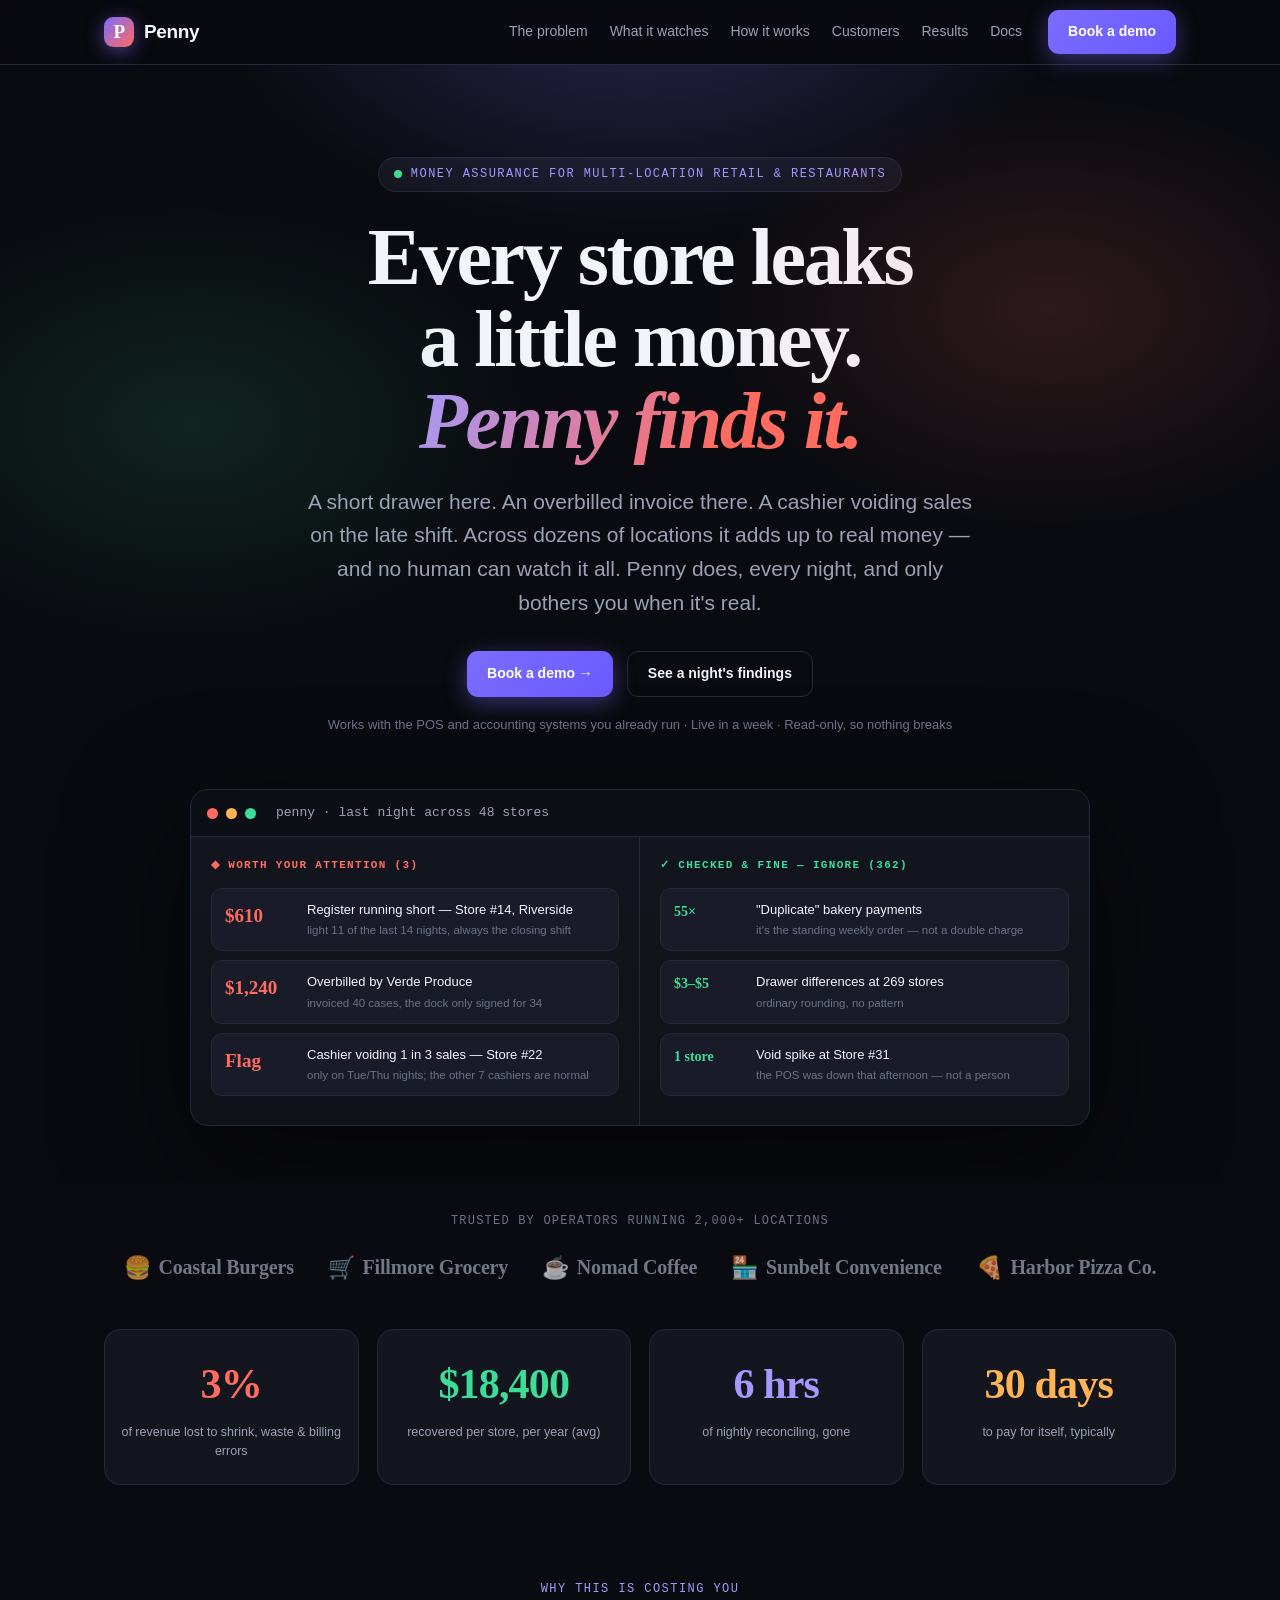
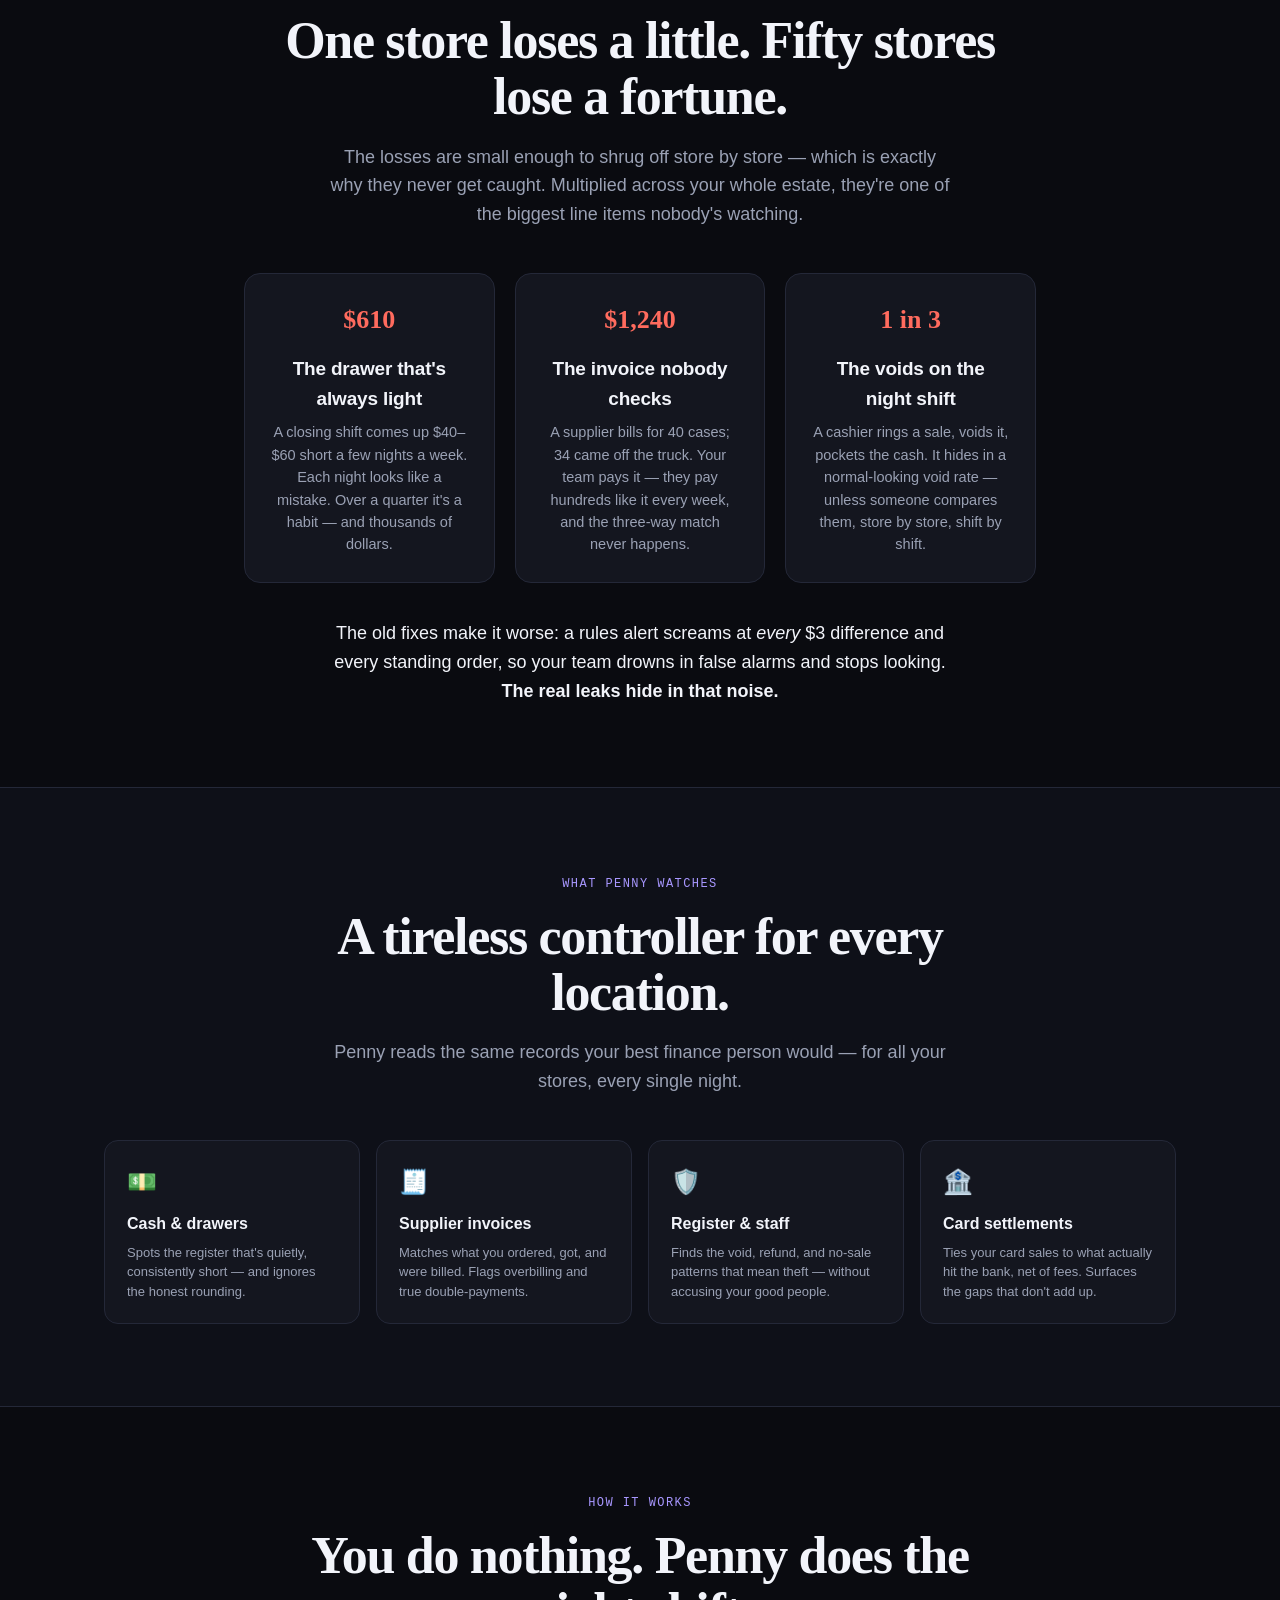
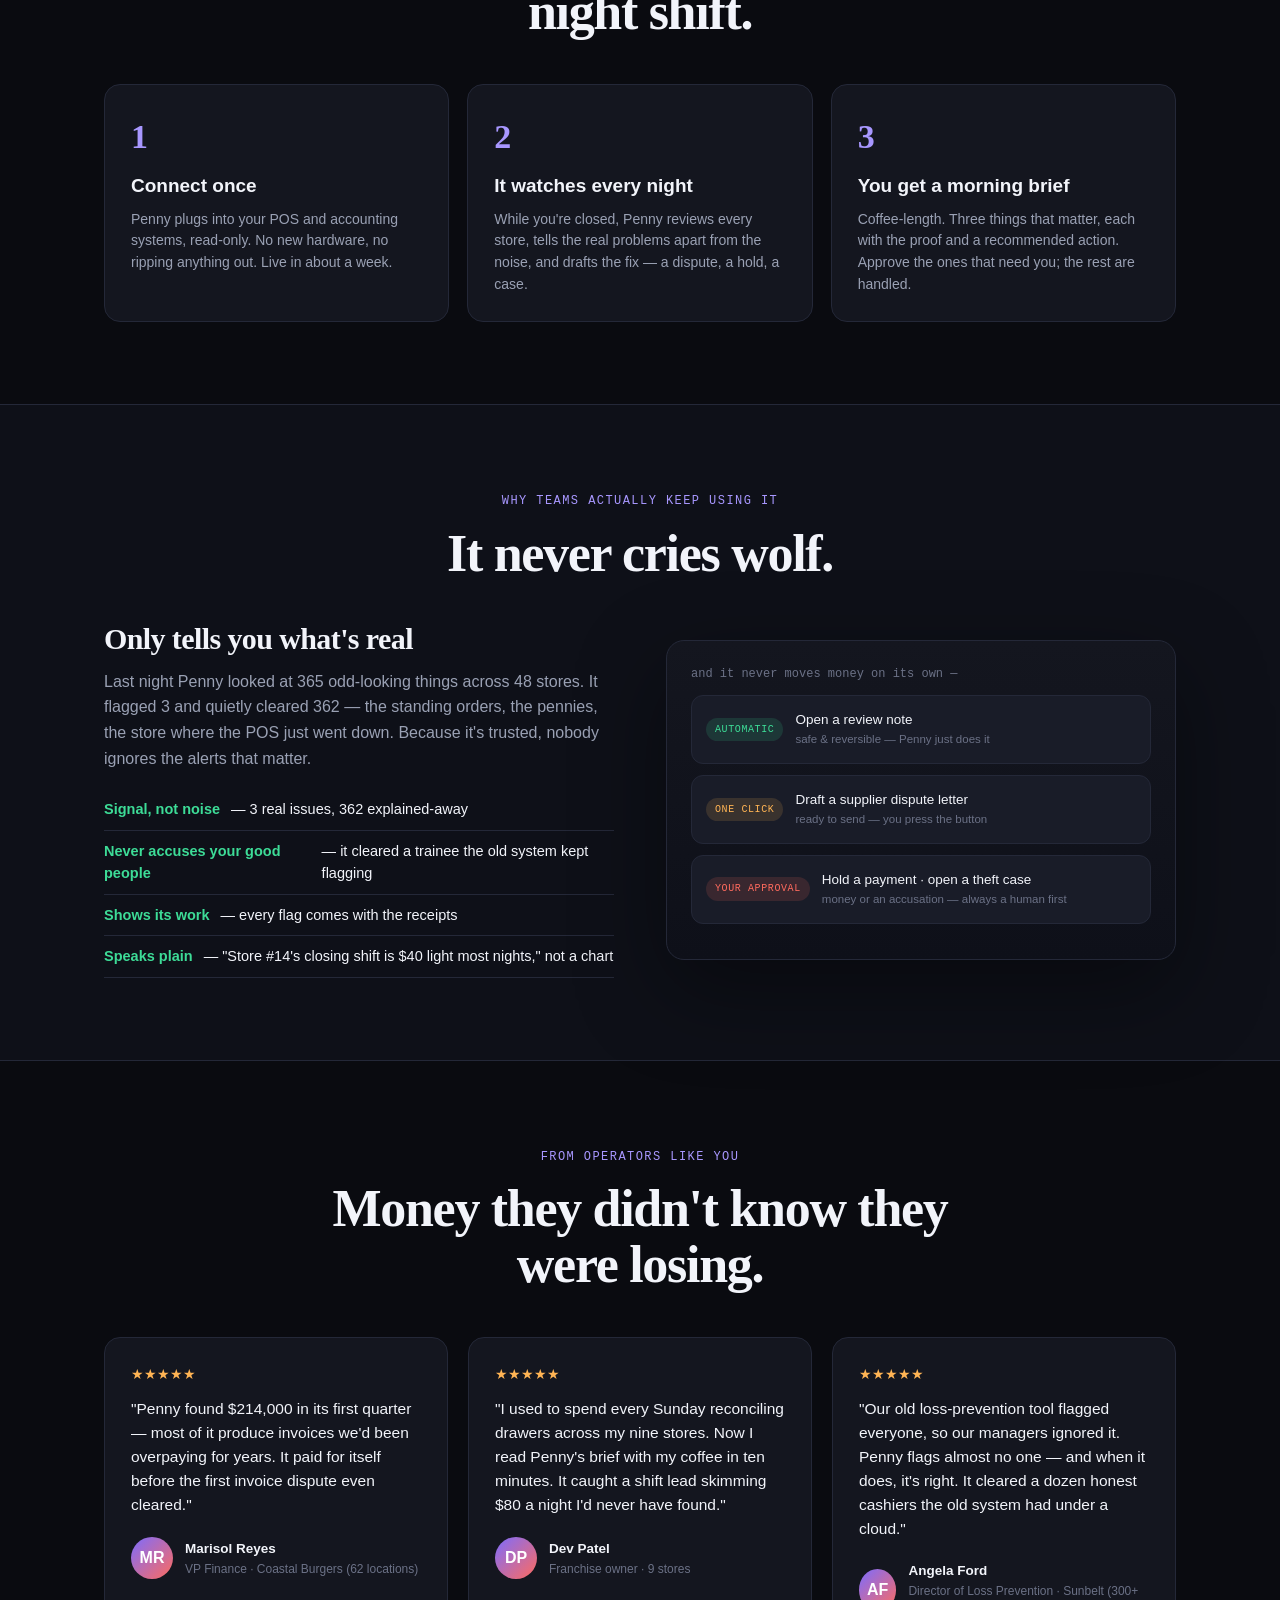
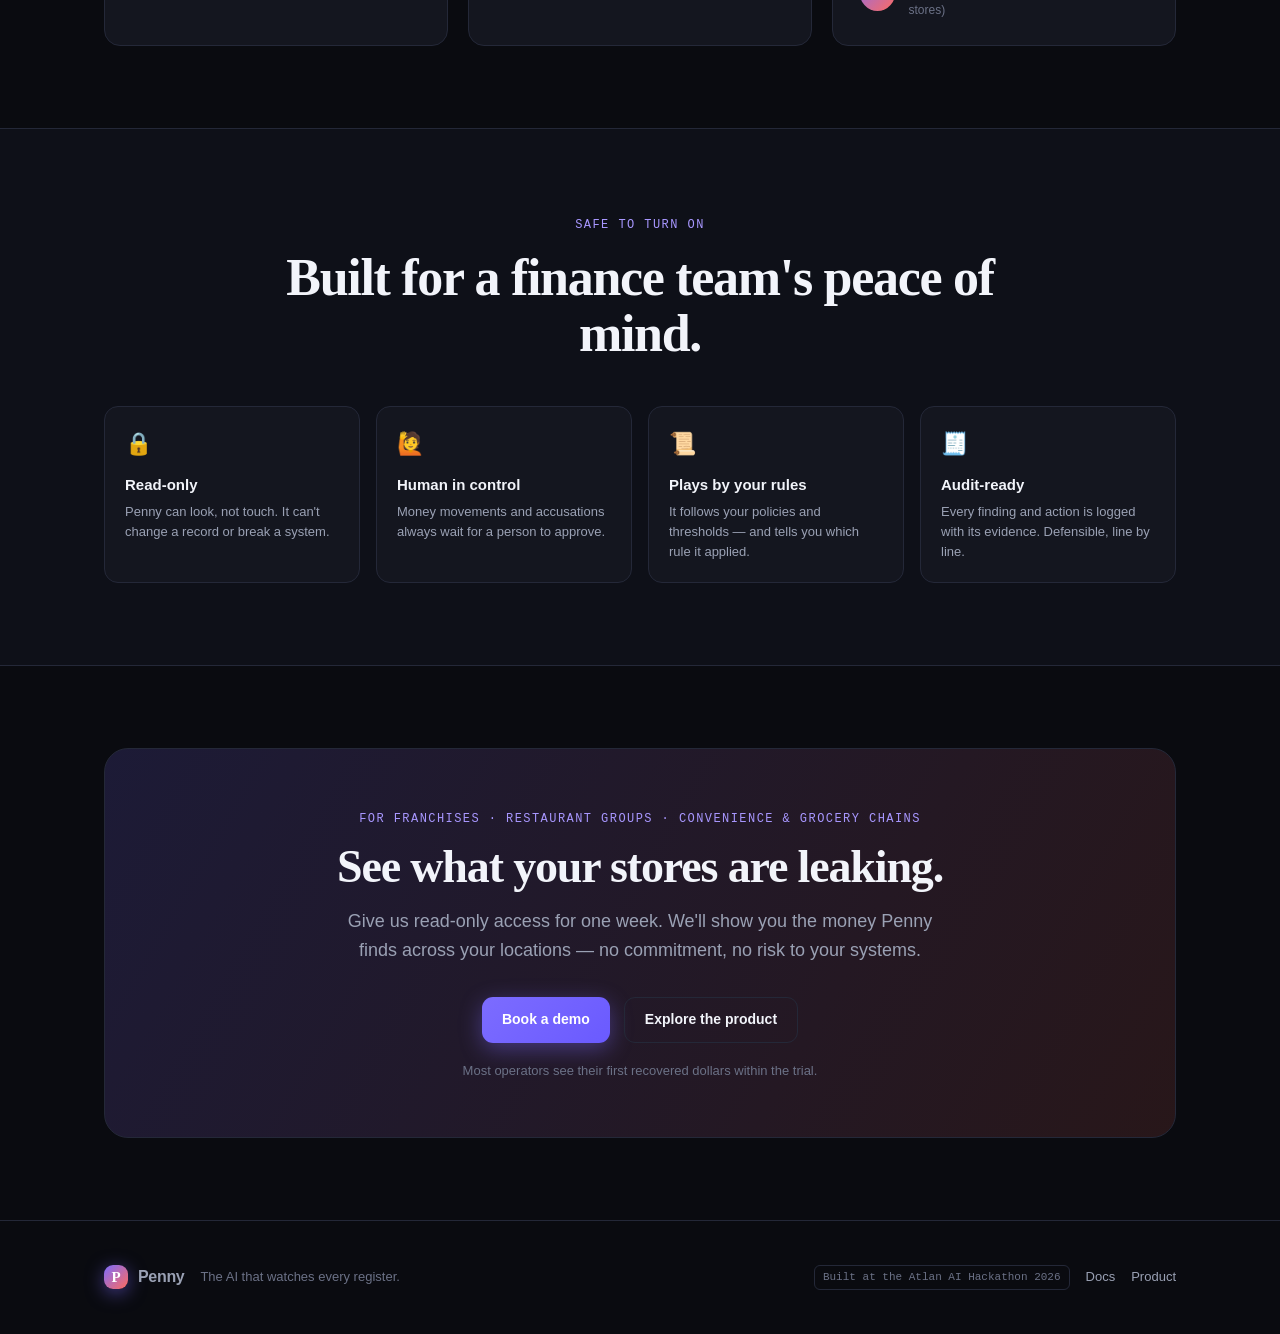
==== commit 17603329: "feat(site): visual evaluation report page (F1=1.0, per-case, out-reasoned story) Co-Authored-By: Cla" ====
--- a/site/index.html
+++ b/site/index.html
@@ -147,6 +147,7 @@
     <a href="#watch">What it watches</a>
     <a href="#how">How it works</a>
     <a href="#stories">Customers</a>
+    <a href="eval.html">Results</a>
     <a href="docs.html">Docs</a>
   </div>
   <a class="btn" href="#book">Book a demo</a>
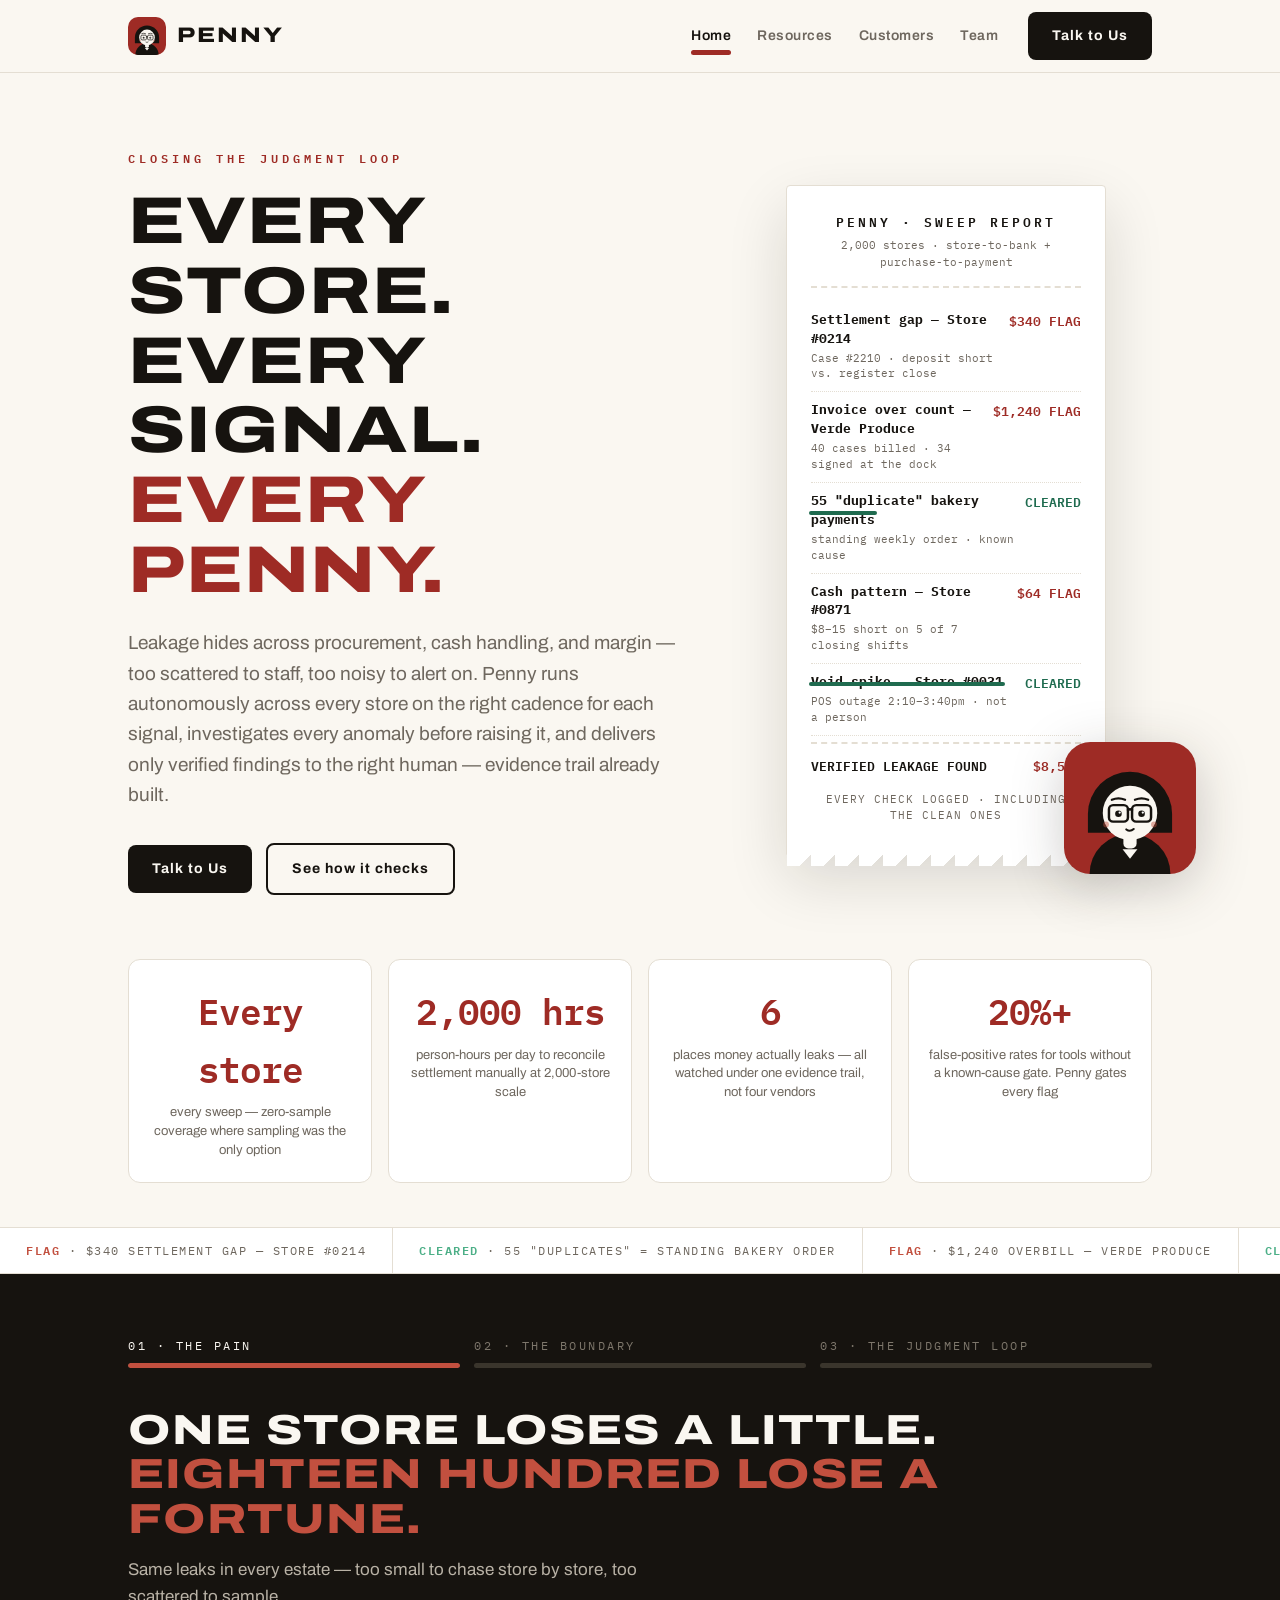
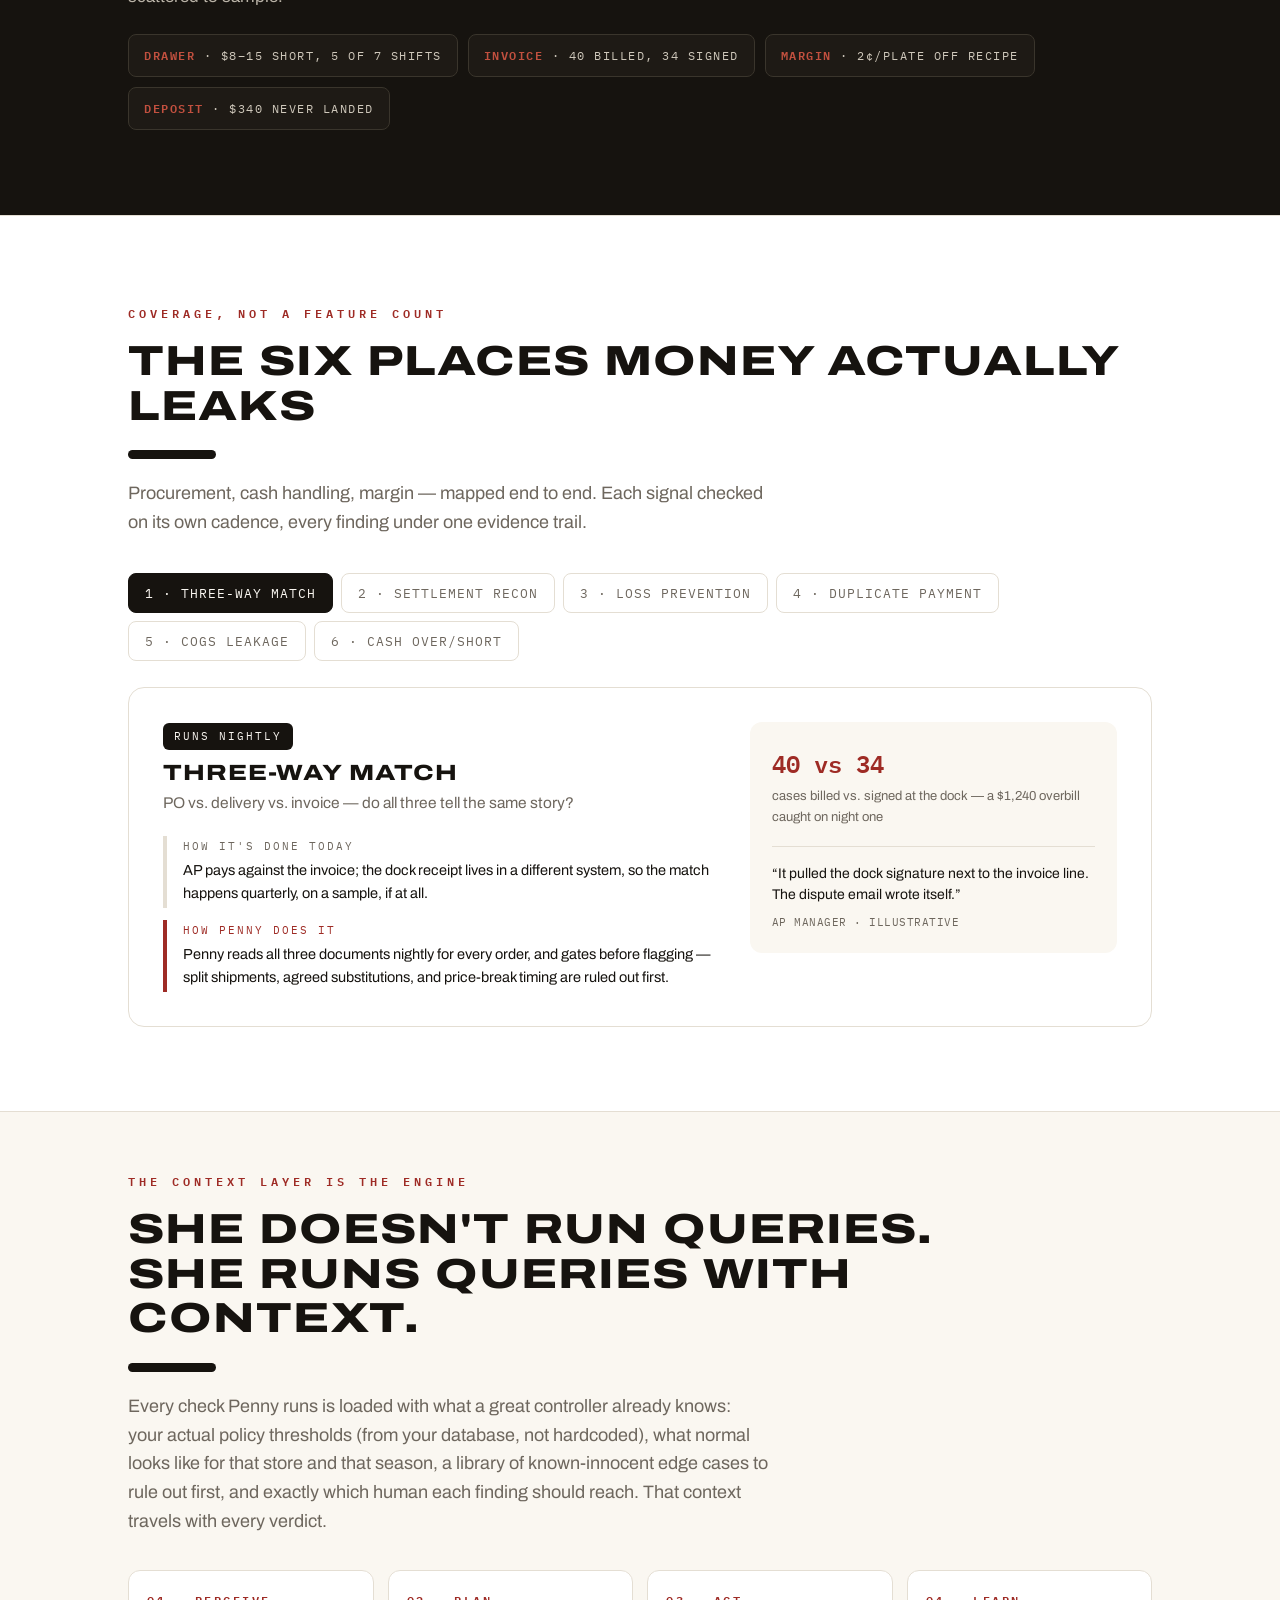
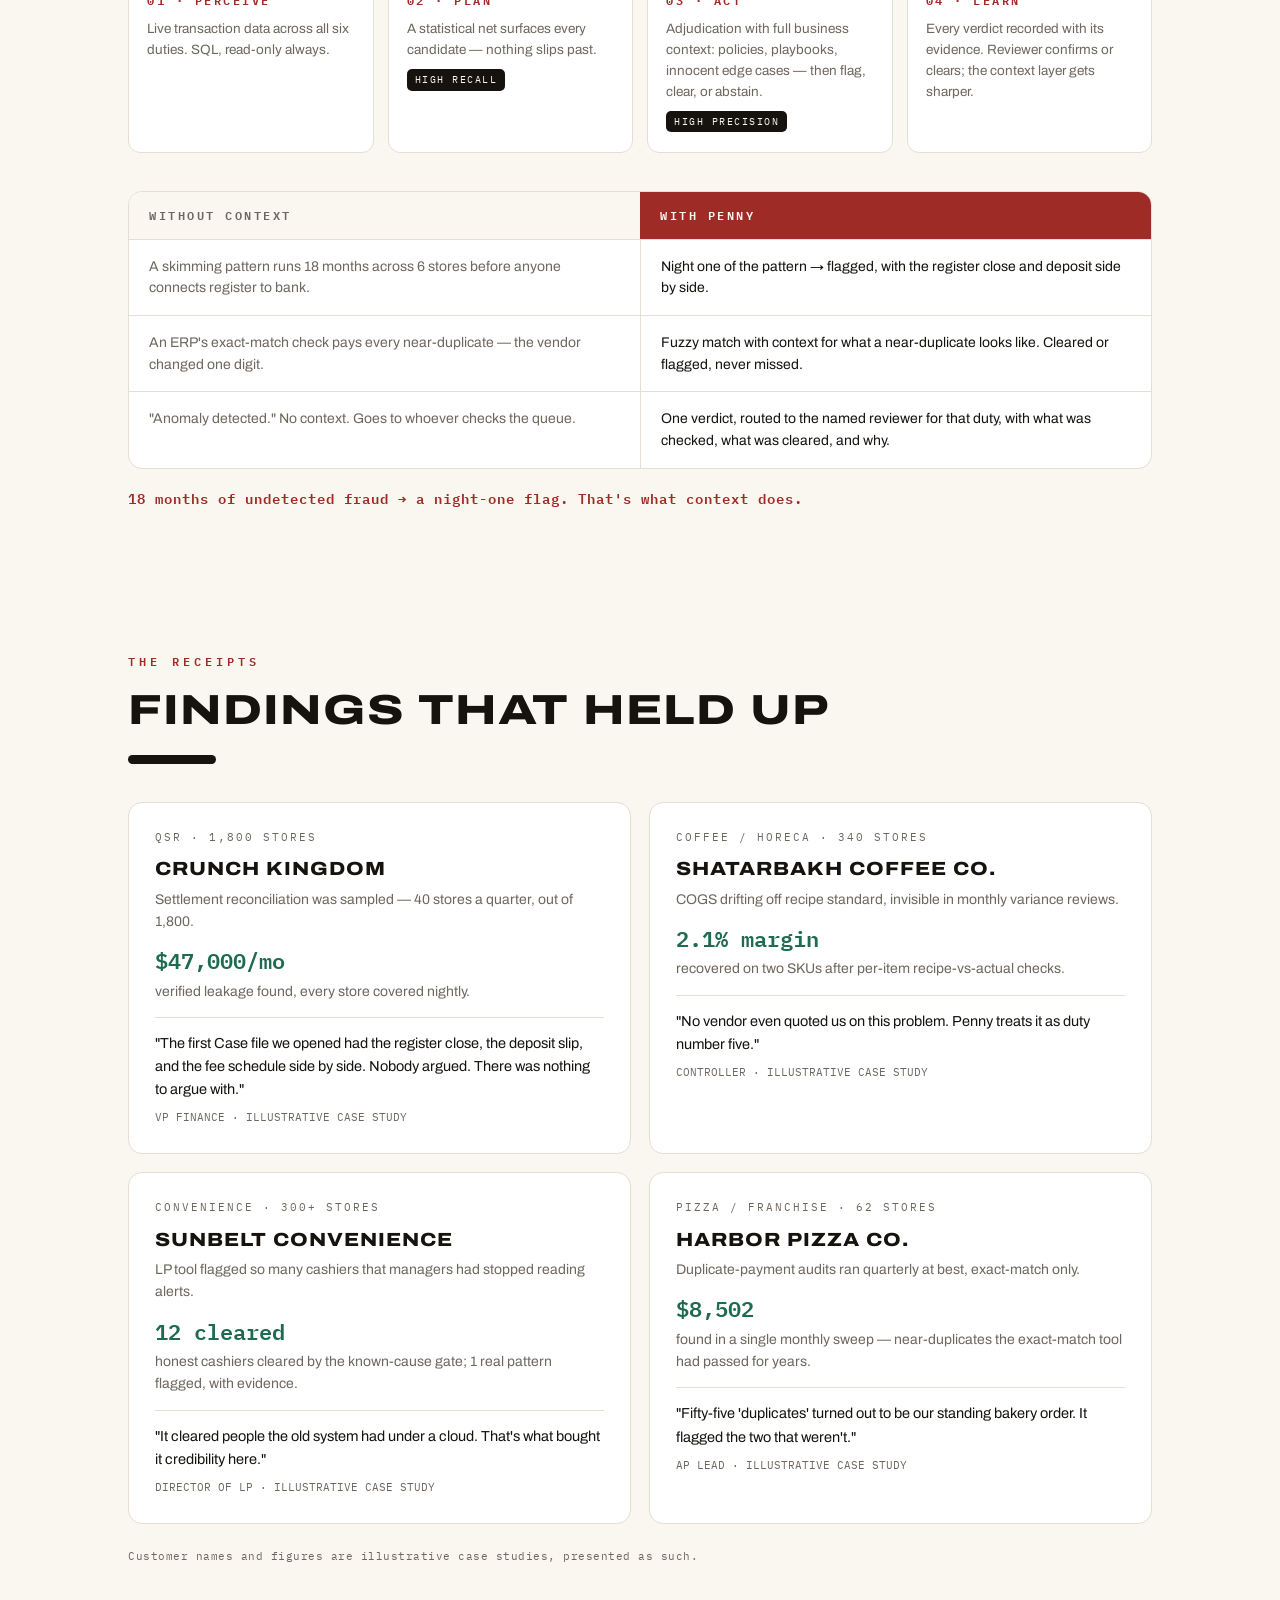
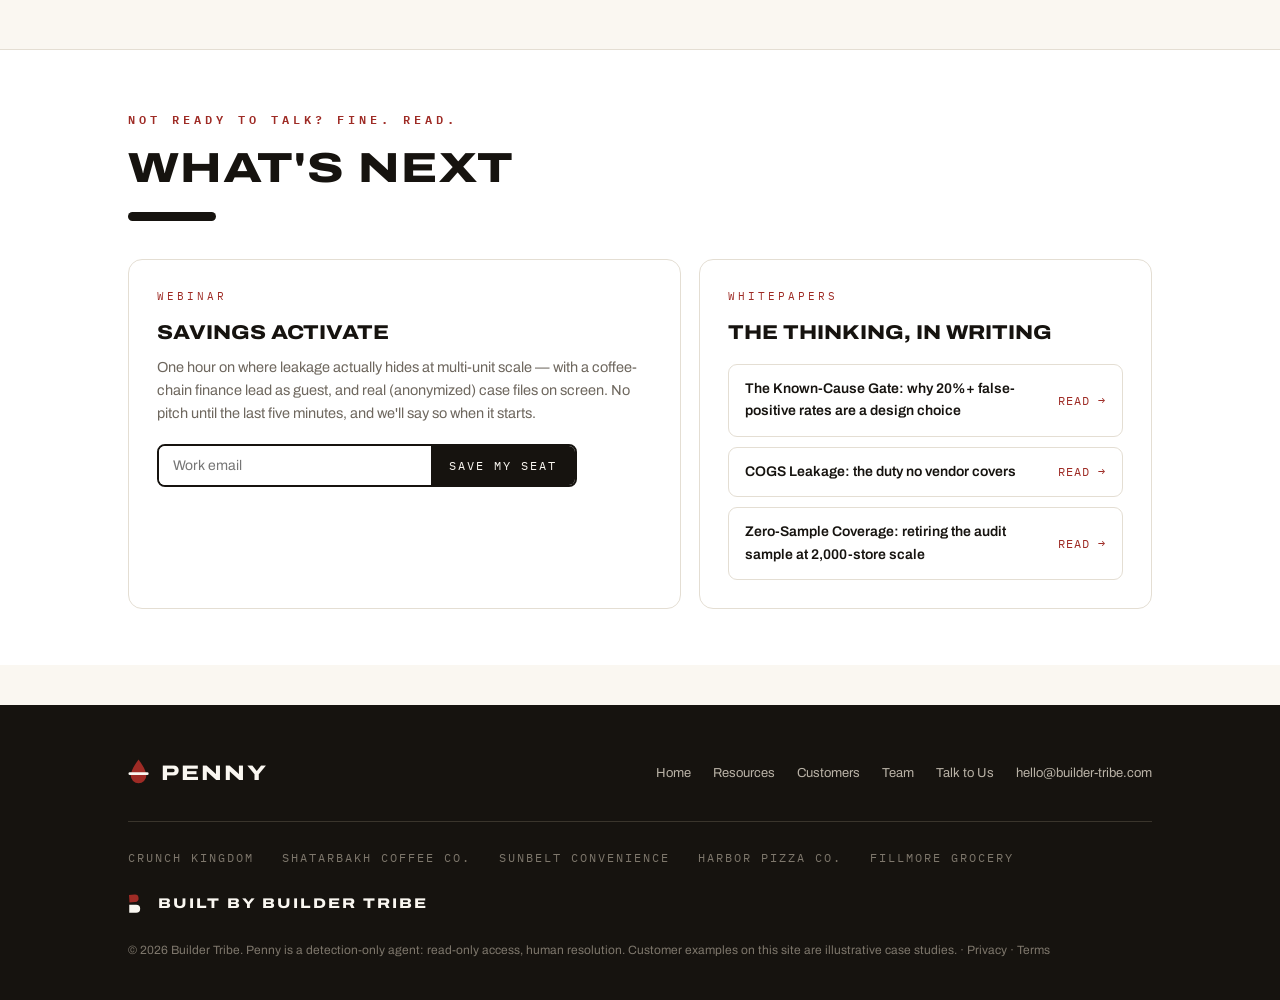
==== commit d980673b: "feat(site): add Penny homepage Full marketing homepage — hero, 6-duty tabs, context layer explainer," ====
--- a/site/index.html
+++ b/site/index.html
@@ -1,340 +1,1035 @@
-<!doctype html>
+<!DOCTYPE html>
 <html lang="en">
 <head>
-<meta charset="utf-8">
-<meta name="viewport" content="width=device-width, initial-scale=1">
-<title>Penny — the AI that watches every register, so you don't have to</title>
-<meta name="description" content="Penny is the AI money-watcher for multi-location retail and restaurants. It catches the cash shortfalls, overbilled invoices, and register fraud leaking from your stores — and tells the real problems apart from the noise.">
+<meta charset="UTF-8">
+<meta name="viewport" content="width=device-width, initial-scale=1.0">
+<title>Penny — Finance & Controls Agent · Every store. Every signal. Every penny.</title>
+<meta name="description" content="Penny is a detection-only agent for finance & controls. It runs autonomously across every store on the right cadence for each signal — and flags only what survives scrutiny.">
+<link rel="preconnect" href="https://fonts.gstatic.com" crossorigin>
+<link href="https://fonts.googleapis.com/css2?family=Archivo:wdth,wght@62..125,400..900&family=IBM+Plex+Mono:wght@400;500;600&display=swap" rel="stylesheet">
 <style>
 :root{
-  --bg:#0a0b10; --bg2:#0e1018; --panel:#14161f; --panel2:#191c28; --line:#242838;
-  --ink:#f2f4fa; --mut:#9aa1b4; --dim:#6b7186;
-  --brand:#7c6cff; --brand2:#a897ff; --leak:#ff6b5e; --cash:#3ddc97; --warn:#ffb454;
-  --serif:"Fraunces",Georgia,"Times New Roman",serif;
-  --sans:-apple-system,BlinkMacSystemFont,"Inter","Segoe UI",Roboto,sans-serif;
-  --mono:ui-monospace,SFMono-Regular,Menlo,monospace;
+  --ink:#16130F; --bone:#FAF7F1; --crimson:#9E2B25; --ember:#C2503F;
+  --graphite:#6E675E; --green:#1F6B4F; --hairline:#E4DED3; --paper:#FFFFFF;
+  --disp:'Archivo',sans-serif; --mono:'IBM Plex Mono',monospace;
 }
-*{box-sizing:border-box;margin:0;padding:0}
+*{margin:0;padding:0;box-sizing:border-box}
 html{scroll-behavior:smooth}
-body{background:var(--bg);color:var(--ink);font-family:var(--sans);line-height:1.55;overflow-x:hidden;-webkit-font-smoothing:antialiased}
+body{background:var(--bone);color:var(--ink);font-family:var(--disp);font-size:16px;line-height:1.6;-webkit-font-smoothing:antialiased}
 a{color:inherit;text-decoration:none}
-.wrap{max-width:1120px;margin:0 auto;padding:0 24px}
+.wrap{max-width:1080px;margin:0 auto;padding:0 28px}
 .mono{font-family:var(--mono)}
-
-nav{position:sticky;top:0;z-index:50;backdrop-filter:blur(14px);background:rgba(10,11,16,.72);border-bottom:1px solid var(--line)}
-nav .wrap{display:flex;align-items:center;gap:26px;height:64px}
-.logo{display:flex;align-items:center;gap:10px;font-weight:700;font-size:19px;letter-spacing:-.02em}
-.logo .mark{width:30px;height:30px;border-radius:9px;background:linear-gradient(135deg,var(--brand),var(--leak));display:flex;align-items:center;justify-content:center;font-family:var(--serif);font-size:19px;color:#fff;box-shadow:0 4px 18px rgba(124,108,255,.5)}
-nav .links{display:flex;gap:22px;margin-left:auto;font-size:14px;color:var(--mut)}
-nav .links a:hover{color:var(--ink)}
-.btn{display:inline-flex;align-items:center;gap:8px;background:linear-gradient(135deg,var(--brand),#6a5aff);color:#fff;font-weight:600;font-size:14px;padding:11px 20px;border-radius:11px;border:0;cursor:pointer;box-shadow:0 6px 22px rgba(124,108,255,.4);transition:transform .15s,box-shadow .15s}
-.btn:hover{transform:translateY(-2px);box-shadow:0 10px 30px rgba(124,108,255,.55)}
-.btn.ghost{background:transparent;border:1px solid var(--line);box-shadow:none;color:var(--ink)}
-.btn.ghost:hover{border-color:var(--brand2);background:rgba(124,108,255,.08)}
+h1,h2,.dtitle{font-weight:800;font-stretch:125%;text-transform:uppercase;letter-spacing:1px;line-height:1.06}
+h1{font-size:clamp(44px,7vw,84px)}
+h2{font-size:clamp(26px,3.6vw,42px)}
+.eyebrow{font-family:var(--mono);font-size:12px;letter-spacing:4px;color:var(--crimson);font-weight:600;text-transform:uppercase}
+.seal{height:9px;width:88px;background:var(--ink);border-radius:5px;margin:22px 0 20px}
+.lead{font-size:18px;color:var(--graphite);max-width:640px}
+.rv{opacity:0;transform:translateY(18px);transition:opacity .6s ease,transform .6s ease}
+.rv.in{opacity:1;transform:none}
+@media (prefers-reduced-motion: reduce){.rv{opacity:1;transform:none;transition:none} *{animation:none!important}}
+
+/* ---------- nav ---------- */
+nav{position:sticky;top:0;z-index:50;background:rgba(250,247,241,.92);backdrop-filter:blur(10px);border-bottom:1px solid var(--hairline)}
+nav .wrap{display:flex;align-items:center;gap:30px;height:72px}
+.lockup{display:flex;align-items:center;gap:11px;font-weight:800;font-stretch:125%;font-size:21px;letter-spacing:2px}
+.lockup svg{display:block}
+nav .links{display:flex;gap:26px;margin-left:auto;font-size:14px;font-weight:600;letter-spacing:.5px}
+nav .links a{color:var(--graphite);padding:6px 0;position:relative}
+nav .links a::after{content:"";position:absolute;left:0;right:100%;bottom:-2px;height:5px;border-radius:3px;background:var(--crimson);transition:right .2s}
+nav .links a.active,nav .links a:hover{color:var(--ink)}
+nav .links a.active::after{right:0}
+.btn{display:inline-flex;align-items:center;gap:9px;background:var(--ink);color:var(--bone);font-weight:700;font-size:14px;letter-spacing:1px;padding:13px 24px;border-radius:8px;border:0;cursor:pointer;transition:background .15s;font-family:var(--disp)}
+.btn:hover{background:var(--crimson)}
+.btn.ghost{background:transparent;color:var(--ink);border:2px solid var(--ink)}
+.btn.ghost:hover{background:transparent;color:var(--crimson);border-color:var(--crimson)}
 @media(max-width:760px){nav .links{display:none}}
 
-.rv{opacity:0;transform:translateY(22px);transition:opacity .7s cubic-bezier(.2,1,.3,1),transform .7s cubic-bezier(.2,1,.3,1)}
-.rv.in{opacity:1;transform:none}
-
-.hero{position:relative;padding:92px 0 56px;text-align:center;overflow:hidden}
-.hero::before{content:"";position:absolute;inset:0;background:
-  radial-gradient(700px 420px at 50% -8%,rgba(124,108,255,.28),transparent 62%),
-  radial-gradient(560px 360px at 82% 22%,rgba(255,107,94,.15),transparent 60%),
-  radial-gradient(560px 360px at 15% 32%,rgba(61,220,151,.12),transparent 60%);pointer-events:none}
-.eyebrow{display:inline-flex;align-items:center;gap:9px;font-family:var(--mono);font-size:12px;letter-spacing:.12em;text-transform:uppercase;color:var(--brand2);border:1px solid var(--line);border-radius:999px;padding:7px 15px;background:var(--panel)}
-.pulse{width:8px;height:8px;border-radius:50%;background:var(--cash);animation:pl 2s infinite}
-@keyframes pl{0%{box-shadow:0 0 0 0 rgba(61,220,151,.6)}70%{box-shadow:0 0 0 10px rgba(61,220,151,0)}100%{box-shadow:0 0 0 0 rgba(61,220,151,0)}}
-h1{font-family:var(--serif);font-weight:600;font-size:clamp(40px,6.4vw,80px);line-height:1.03;letter-spacing:-.03em;margin:24px 0 0}
-h1 .grad{background:linear-gradient(120deg,var(--brand2),var(--leak) 70%);-webkit-background-clip:text;background-clip:text;color:transparent;font-style:italic}
-.sub{font-size:clamp(17px,2vw,21px);color:var(--mut);max-width:58ch;margin:22px auto 0;line-height:1.6}
-.cta{display:flex;gap:14px;justify-content:center;margin-top:32px;flex-wrap:wrap}
-.hero-note{margin-top:18px;font-size:13px;color:var(--dim)}
-
-.demo{margin:54px auto 0;max-width:900px;background:linear-gradient(180deg,var(--panel),#101219);border:1px solid var(--line);border-radius:18px;box-shadow:0 40px 120px rgba(0,0,0,.55);overflow:hidden;text-align:left}
-.demo .bar{display:flex;align-items:center;gap:8px;padding:13px 16px;border-bottom:1px solid var(--line);background:#0d0f16}
-.dot{width:11px;height:11px;border-radius:50%}
-.demo .title{margin-left:12px;font-size:13px;color:var(--mut);font-family:var(--mono)}
-.demo .body{display:grid;grid-template-columns:1fr 1fr}
-@media(max-width:680px){.demo .body{grid-template-columns:1fr}}
-.lane{padding:20px}
-.lane.left{border-right:1px solid var(--line)}
-.lane h4{font-family:var(--mono);font-size:11px;letter-spacing:.12em;text-transform:uppercase;margin-bottom:14px;display:flex;align-items:center;gap:8px}
-.lane.left h4{color:var(--leak)} .lane.right h4{color:var(--cash)}
-.row{display:flex;align-items:flex-start;gap:12px;padding:12px 13px;border-radius:11px;background:var(--panel2);margin-bottom:9px;border:1px solid var(--line)}
-.row .amt{font-family:var(--serif);font-size:19px;font-weight:600;min-width:70px}
-.row.leak .amt{color:var(--leak)} .row.ok .amt{color:var(--cash);font-size:14px;min-width:70px}
-.row .txt{font-size:13px;line-height:1.4}.row .txt small{display:block;color:var(--dim);font-size:11.5px;margin-top:3px}
-
-.logos{padding:30px 0 8px;text-align:center}
-.logos .cap{font-family:var(--mono);font-size:12px;letter-spacing:.1em;text-transform:uppercase;color:var(--dim)}
-.logos .row2{display:flex;gap:34px;justify-content:center;flex-wrap:wrap;margin-top:20px;opacity:.72}
-.logos .brand{font-family:var(--serif);font-weight:600;font-size:20px;color:var(--mut);letter-spacing:-.01em;display:flex;align-items:center;gap:8px}
-.logos .brand span{font-size:22px}
-
-.stats{display:grid;grid-template-columns:repeat(4,1fr);gap:18px;padding:36px 0 8px}
-@media(max-width:760px){.stats{grid-template-columns:repeat(2,1fr)}}
-.stat{text-align:center;padding:22px 14px;border:1px solid var(--line);border-radius:16px;background:var(--panel)}
-.stat .n{font-family:var(--serif);font-weight:600;font-size:clamp(28px,4vw,42px);letter-spacing:-.02em}
-.stat .n.g{color:var(--cash)} .stat .n.r{color:var(--leak)} .stat .n.v{color:var(--brand2)} .stat .n.w{color:var(--warn)}
-.stat .l{font-size:12.5px;color:var(--mut);margin-top:6px}
-
-section{padding:82px 0}
-.tag{font-family:var(--mono);font-size:12px;letter-spacing:.12em;text-transform:uppercase;color:var(--brand2)}
-h2{font-family:var(--serif);font-weight:600;font-size:clamp(30px,4.4vw,52px);letter-spacing:-.025em;line-height:1.07;margin:14px 0 0}
-.lead{color:var(--mut);font-size:18px;max-width:62ch;margin:18px 0 0;line-height:1.6}
-.center{text-align:center;margin-left:auto;margin-right:auto}
-
-.grid3{display:grid;grid-template-columns:repeat(3,1fr);gap:20px;margin-top:44px}
+/* ---------- pages ---------- */
+.page{display:none}
+.page.show{display:block}
+section{padding:84px 0}
+section.tight{padding:56px 0}
+.dark{background:var(--ink);color:var(--bone)}
+.dark .lead{color:#B9B2A6}
+.dark .seal{background:var(--bone)}
+
+/* ---------- hero ---------- */
+.hero{padding:72px 0 64px}
+.hero .grid{display:grid;grid-template-columns:1.15fr .85fr;gap:56px;align-items:center}
+@media(max-width:880px){.hero .grid{grid-template-columns:1fr}}
+.hero h1 .accent{color:var(--crimson)}
+.hero .sub{font-size:19px;color:var(--graphite);max-width:52ch;margin-top:22px}
+.hero .ctas{display:flex;gap:14px;margin-top:32px;flex-wrap:wrap;align-items:center}
+.capture{display:flex;gap:0;margin-top:18px;max-width:420px;border:2px solid var(--ink);border-radius:8px;overflow:hidden}
+.capture input{flex:1;border:0;padding:12px 14px;font-family:var(--disp);font-size:14px;background:var(--paper);outline:none;min-width:0}
+.capture button{border:0;background:var(--ink);color:var(--bone);font-family:var(--mono);font-size:12px;letter-spacing:2px;padding:0 18px;cursor:pointer}
+.capture button:hover{background:var(--crimson)}
+.capture-note{font-family:var(--mono);font-size:11.5px;color:var(--graphite);margin-top:8px;letter-spacing:.5px}
+
+/* receipt */
+.receipt-scene{position:relative;display:flex;justify-content:center;align-items:flex-start;gap:0}
+.receipt{background:var(--paper);width:320px;padding:26px 24px 30px;border:1px solid var(--hairline);border-radius:4px 4px 0 0;box-shadow:0 24px 60px rgba(22,19,15,.14);font-family:var(--mono);font-size:13px;position:relative}
+.receipt::after{content:"";position:absolute;left:0;right:0;bottom:-12px;height:12px;
+  background:linear-gradient(-45deg,transparent 8px,var(--paper) 0) 0 0/24px 12px repeat-x}
+.receipt .rhead{text-align:center;border-bottom:2px dashed var(--hairline);padding-bottom:14px;margin-bottom:14px}
+.receipt .rhead .rname{font-weight:600;letter-spacing:3px}
+.receipt .rhead .rsub{font-size:11px;color:var(--graphite);margin-top:4px}
+.ritem{display:flex;justify-content:space-between;gap:10px;padding:9px 0;border-bottom:1px dotted var(--hairline);opacity:0;transform:translateY(6px);transition:opacity .4s,transform .4s}
+.ritem.printed{opacity:1;transform:none}
+.ritem .rl{line-height:1.45}
+.ritem .rl small{display:block;color:var(--graphite);font-size:11px;margin-top:2px}
+.ritem .rv2{font-weight:600;white-space:nowrap}
+.ritem.flag .rv2{color:var(--crimson)}
+.ritem.clear .rv2{color:var(--green)}
+.ritem.clear .rl b{position:relative}
+.ritem.clear .rl b::after{content:"";position:absolute;left:-2px;right:-2px;top:52%;height:4px;border-radius:2px;background:var(--green);transform:scaleX(0);transform-origin:left;transition:transform .5s .25s}
+.ritem.printed.clear .rl b::after{transform:scaleX(1)}
+.rtotal{display:flex;justify-content:space-between;font-weight:600;padding-top:12px;margin-top:6px;border-top:2px dashed var(--hairline)}
+.rfoot{text-align:center;font-size:10.5px;color:var(--graphite);margin-top:14px;letter-spacing:1px}
+.avatar-holder{position:absolute;right:-44px;bottom:-26px;width:132px;filter:drop-shadow(0 12px 26px rgba(22,19,15,.22))}
+@media(max-width:880px){.avatar-holder{right:-8px}}
+
+/* ---------- stats band ---------- */
+.stats{display:grid;grid-template-columns:repeat(4,1fr);gap:16px}
+@media(max-width:760px){.stats{grid-template-columns:1fr 1fr}}
+.stat{border:1px solid var(--hairline);background:var(--paper);border-radius:12px;padding:22px 18px;text-align:center}
+.stat .n{font-family:var(--mono);font-weight:600;font-size:clamp(24px,3.4vw,36px);color:var(--crimson);letter-spacing:-1px}
+.stat .l{font-size:13px;color:var(--graphite);margin-top:6px;line-height:1.45}
+
+/* ---------- problem ---------- */
+.grid3{display:grid;grid-template-columns:repeat(3,1fr);gap:18px;margin-top:38px}
 @media(max-width:820px){.grid3{grid-template-columns:1fr}}
-.card{background:var(--panel);border:1px solid var(--line);border-radius:16px;padding:26px;transition:transform .2s,border-color .2s}
-.card:hover{transform:translateY(-4px);border-color:var(--brand)}
-.card .ic{font-size:26px}.card h3{font-size:19px;margin:14px 0 8px;letter-spacing:-.01em}
-.card p{color:var(--mut);font-size:14.5px;line-height:1.55}
-.card .big{font-family:var(--serif);font-size:26px;color:var(--leak);font-weight:600;margin-bottom:4px}
-
-.watch{display:grid;grid-template-columns:repeat(4,1fr);gap:16px;margin-top:44px}
-@media(max-width:820px){.watch{grid-template-columns:1fr 1fr}}
-.wc{background:var(--panel);border:1px solid var(--line);border-radius:14px;padding:22px}
-.wc .ic{font-size:24px}.wc h4{font-size:16px;margin:12px 0 6px}.wc p{font-size:13px;color:var(--mut);line-height:1.5}
-
-.steps3{display:grid;grid-template-columns:repeat(3,1fr);gap:18px;margin-top:44px}
-@media(max-width:820px){.steps3{grid-template-columns:1fr}}
-.s3{position:relative;background:var(--panel);border:1px solid var(--line);border-radius:16px;padding:26px}
-.s3 .num{font-family:var(--serif);font-size:34px;font-weight:600;color:var(--brand2)}
-.s3 h3{font-size:19px;margin:8px 0 8px}.s3 p{color:var(--mut);font-size:14px}
-
-.split{display:grid;grid-template-columns:1fr 1fr;gap:52px;align-items:center;margin-top:40px}
-@media(max-width:860px){.split{grid-template-columns:1fr;gap:30px}}
-.feat h3{font-family:var(--serif);font-weight:600;font-size:30px;letter-spacing:-.02em;line-height:1.1}
-.feat p{color:var(--mut);margin-top:14px;font-size:16px;line-height:1.6}
-.feat ul{list-style:none;margin-top:18px}
-.feat li{display:flex;gap:11px;padding:9px 0;font-size:14.5px;border-bottom:1px solid var(--line)}
-.feat li b{color:var(--cash)}
-.viz{background:linear-gradient(180deg,var(--panel),#0e1019);border:1px solid var(--line);border-radius:18px;padding:24px;box-shadow:0 30px 90px rgba(0,0,0,.4)}
-.tierrow{display:flex;align-items:center;gap:12px;padding:14px;border-radius:12px;background:var(--panel2);border:1px solid var(--line);margin-bottom:11px}
-.pill{font-family:var(--mono);font-size:10px;text-transform:uppercase;letter-spacing:.06em;padding:4px 9px;border-radius:20px;white-space:nowrap}
-.pill.g{background:rgba(61,220,151,.14);color:var(--cash)} .pill.w{background:rgba(255,180,84,.14);color:var(--warn)} .pill.r{background:rgba(255,107,94,.14);color:var(--leak)}
-.tierrow .t{font-size:13.5px}.tierrow .t small{display:block;color:var(--dim);font-size:11.5px}
-
-.quotes{display:grid;grid-template-columns:repeat(3,1fr);gap:20px;margin-top:44px}
-@media(max-width:820px){.quotes{grid-template-columns:1fr}}
-.quote{background:var(--panel);border:1px solid var(--line);border-radius:16px;padding:26px;display:flex;flex-direction:column}
-.quote p{font-size:15.5px;line-height:1.55;color:var(--ink)}
-.quote .who{display:flex;align-items:center;gap:12px;margin-top:20px}
-.quote .av{width:42px;height:42px;border-radius:50%;background:linear-gradient(135deg,var(--brand),var(--leak));display:flex;align-items:center;justify-content:center;font-weight:700;color:#fff}
-.quote .nm{font-size:13.5px;font-weight:600}.quote .rl{font-size:12px;color:var(--dim)}
-.stars{color:var(--warn);font-size:14px;margin-bottom:12px}
-
-.trust{display:grid;grid-template-columns:repeat(4,1fr);gap:16px;margin-top:44px}
-@media(max-width:820px){.trust{grid-template-columns:1fr 1fr}}
-.tcard{background:var(--panel);border:1px solid var(--line);border-radius:14px;padding:20px}
-.tcard .ic{font-size:22px}.tcard h4{font-size:15px;margin:12px 0 6px}.tcard p{font-size:13px;color:var(--mut)}
-
-.ctaband{background:linear-gradient(120deg,rgba(124,108,255,.16),rgba(255,107,94,.12));border:1px solid var(--line);border-radius:24px;padding:56px 32px;text-align:center;overflow:hidden}
-.ctaband h2{font-size:clamp(28px,4vw,46px)}
-footer{border-top:1px solid var(--line);padding:44px 0;color:var(--dim);font-size:13px}
-footer .wrap{display:flex;gap:16px;flex-wrap:wrap;align-items:center}
-footer a{color:var(--mut)}footer a:hover{color:var(--ink)}
-.badge{font-family:var(--mono);font-size:11px;color:var(--dim);border:1px solid var(--line);border-radius:6px;padding:3px 8px}
+.pcard{background:var(--paper);border:1px solid var(--hairline);border-radius:14px;padding:26px}
+.pcard .big{font-family:var(--mono);font-size:26px;font-weight:600;color:var(--crimson)}
+.pcard h3{font-size:17px;margin:12px 0 8px;font-weight:700}
+.pcard p{font-size:14.5px;color:var(--graphite)}
+
+/* ---------- trust ---------- */
+.trust-state{font-size:clamp(24px,3.4vw,40px);font-weight:800;font-stretch:125%;text-transform:uppercase;letter-spacing:1px;line-height:1.25;max-width:820px}
+.trust-state em{font-style:normal;color:var(--ember)}
+.trust-cols{display:grid;grid-template-columns:repeat(3,1fr);gap:18px;margin-top:42px}
+@media(max-width:820px){.trust-cols{grid-template-columns:1fr}}
+.tcard{border:1px solid #3A352C;border-radius:12px;padding:24px;background:#1E1A15}
+.tcard h4{font-family:var(--mono);font-size:12px;letter-spacing:3px;color:var(--ember);margin-bottom:10px}
+.tcard p{font-size:14.5px;color:#CFC8BB}
+
+/* ---------- duties tabs ---------- */
+.tabs{display:flex;gap:8px;flex-wrap:wrap;margin-top:36px}
+.tab{font-family:var(--mono);font-size:12.5px;letter-spacing:1px;padding:11px 16px;border:1.5px solid var(--hairline);border-radius:8px;background:var(--paper);cursor:pointer;color:var(--graphite);transition:all .15s}
+.tab:hover{border-color:var(--ink);color:var(--ink)}
+.tab.on{background:var(--ink);border-color:var(--ink);color:var(--bone)}
+.panel{display:none;margin-top:26px;background:var(--paper);border:1px solid var(--hairline);border-radius:16px;padding:34px}
+.panel.on{display:grid;grid-template-columns:1.2fr .8fr;gap:36px}
+@media(max-width:820px){.panel.on{grid-template-columns:1fr}}
+.panel .dtitle{font-size:22px;margin-bottom:6px}
+.panel .oneline{color:var(--graphite);font-size:15.5px;margin-bottom:20px}
+.vs{display:grid;gap:12px}
+.vs .vrow{border-left:4px solid var(--hairline);padding:2px 0 2px 16px}
+.vs .vrow.penny{border-left-color:var(--crimson)}
+.vs .vlabel{font-family:var(--mono);font-size:11px;letter-spacing:2px;color:var(--graphite)}
+.vs .vrow.penny .vlabel{color:var(--crimson)}
+.vs p{font-size:14.5px;margin-top:4px}
+.proof{background:var(--bone);border-radius:12px;padding:22px;align-self:start}
+.proof .pn{font-family:var(--mono);font-weight:600;font-size:24px;color:var(--crimson)}
+.proof .pl{font-size:13px;color:var(--graphite);margin-top:4px}
+.proof blockquote{margin-top:18px;padding-top:16px;border-top:1px solid var(--hairline);font-size:14px;line-height:1.55}
+.proof cite{display:block;font-style:normal;font-family:var(--mono);font-size:11px;color:var(--graphite);margin-top:8px;letter-spacing:.5px}
+
+/* ---------- customers ---------- */
+.slabs{display:grid;grid-template-columns:repeat(2,1fr);gap:18px;margin-top:38px}
+@media(max-width:760px){.slabs{grid-template-columns:1fr}}
+.slab{background:var(--paper);border:1px solid var(--hairline);border-radius:14px;padding:26px}
+.slab .sv{font-family:var(--mono);font-size:11px;letter-spacing:2px;color:var(--graphite)}
+.slab h3{font-size:19px;margin:8px 0 4px;font-weight:800;font-stretch:115%;text-transform:uppercase;letter-spacing:1px}
+.slab .outcome{font-family:var(--mono);font-weight:600;font-size:22px;color:var(--green);margin:10px 0 2px}
+.slab .prob{font-size:14px;color:var(--graphite)}
+.slab blockquote{font-size:14.5px;margin-top:14px;padding-top:14px;border-top:1px solid var(--hairline)}
+.fict{font-family:var(--mono);font-size:11px;color:var(--graphite);letter-spacing:.5px;margin-top:24px}
+
+/* ---------- events ---------- */
+.next{display:grid;grid-template-columns:1.1fr .9fr;gap:18px;margin-top:38px}
+@media(max-width:820px){.next{grid-template-columns:1fr}}
+.ncard{background:var(--paper);border:1px solid var(--hairline);border-radius:14px;padding:28px}
+.ncard .ntag{font-family:var(--mono);font-size:11px;letter-spacing:3px;color:var(--crimson)}
+.ncard h3{font-size:20px;margin:10px 0 8px;font-weight:800;font-stretch:115%;text-transform:uppercase}
+.ncard p{font-size:14.5px;color:var(--graphite)}
+.wplist{display:grid;gap:10px;margin-top:16px}
+.wprow{display:flex;justify-content:space-between;align-items:center;gap:12px;padding:13px 16px;border:1px solid var(--hairline);border-radius:9px;font-size:14px}
+.wprow .wt{font-weight:600}
+.wprow a{font-family:var(--mono);font-size:12px;color:var(--crimson);letter-spacing:1px;white-space:nowrap}
+
+/* ---------- resources ---------- */
+.rgrid{display:grid;grid-template-columns:repeat(2,1fr);gap:18px;margin-top:38px}
+@media(max-width:820px){.rgrid{grid-template-columns:1fr}}
+.rcard{background:var(--paper);border:1px solid var(--hairline);border-radius:14px;padding:26px}
+.rcard .duty{font-family:var(--mono);font-size:11px;letter-spacing:2px;color:var(--crimson)}
+.rcard h3{font-size:18px;margin:10px 0;font-weight:800;font-stretch:115%;text-transform:uppercase;letter-spacing:.5px}
+.rcard details{margin-top:6px}
+.rcard summary{font-family:var(--mono);font-size:12px;letter-spacing:1px;color:var(--graphite);cursor:pointer;padding:6px 0}
+.rcard summary:hover{color:var(--ink)}
+.rcard .rt{font-size:14px;padding:8px 0 4px;color:var(--ink)}
+.rcard .rt b{font-family:var(--mono);font-size:11px;letter-spacing:1.5px;color:var(--graphite);display:block;margin-bottom:3px;font-weight:500}
+
+/* ---------- talk to us ---------- */
+.formwrap{max-width:520px;margin:38px auto 0;background:var(--paper);border:1px solid var(--hairline);border-radius:16px;padding:36px}
+.field{margin-bottom:18px}
+.field label{display:block;font-family:var(--mono);font-size:11.5px;letter-spacing:2px;color:var(--graphite);margin-bottom:7px;text-transform:uppercase}
+.field input,.field select{width:100%;padding:13px 14px;border:1.5px solid var(--hairline);border-radius:8px;font-family:var(--disp);font-size:15px;background:var(--bone);outline:none}
+.field input:focus,.field select:focus{border-color:var(--ink)}
+.formnote{font-family:var(--mono);font-size:11.5px;color:var(--graphite);text-align:center;margin-top:14px;letter-spacing:.5px}
+.sent{display:none;text-align:center;padding:30px 0 10px}
+.sent .big{font-size:26px;font-weight:800;font-stretch:125%;text-transform:uppercase}
+
+/* ---------- footer ---------- */
+footer{background:var(--ink);color:var(--bone);padding:52px 0 40px;margin-top:40px}
+footer .frow{display:flex;gap:36px;align-items:center;flex-wrap:wrap}
+footer .flinks{display:flex;gap:22px;font-size:13px;color:#B9B2A6;margin-left:auto}
+footer .flinks a:hover{color:var(--bone)}
+footer .strip{display:flex;gap:28px;flex-wrap:wrap;margin-top:30px;padding-top:26px;border-top:1px solid #3A352C;font-family:var(--mono);font-size:12px;letter-spacing:2px;color:#7E776C}
+footer .legal{margin-top:26px;font-size:12px;color:#7E776C}
+.bt-lockup{display:flex;align-items:center;gap:10px;font-weight:800;font-stretch:125%;letter-spacing:2px;font-size:14px}
+
+/* ---------- avatar animations ---------- */
+.p-eye{transform-box:fill-box;transform-origin:center;animation:blink 4.6s infinite}
+.p-pupils{animation:scan 7s ease-in-out infinite}
+.p-glint{animation:glint 6s ease-in-out infinite}
+@keyframes blink{0%,90%,100%{transform:scaleY(1)}93%,95%{transform:scaleY(.08)}97%{transform:scaleY(1)}}
+@keyframes scan{0%,35%,100%{transform:translateX(0)}45%,60%{transform:translateX(-6px)}70%,85%{transform:translateX(6px)}}
+@keyframes glint{0%,78%,100%{transform:translateX(-80px) rotate(-20deg);opacity:0}84%{opacity:.55}92%{transform:translateX(100px) rotate(-20deg);opacity:0}}
+
+/* ---------- v2: chapters band ---------- */
+.ch-tabs{display:flex;gap:14px;flex-wrap:wrap}
+.ch-tab{flex:1;min-width:170px;background:none;border:0;cursor:pointer;text-align:left;padding:0;color:#7E776C}
+.ch-tab .ch-k{font-family:var(--mono);font-size:12px;letter-spacing:2.5px;display:block;margin-bottom:10px;transition:color .2s}
+.ch-tab.on .ch-k,.ch-tab:hover .ch-k{color:var(--bone)}
+.ch-bar{display:block;height:5px;background:#3A352C;border-radius:3px;overflow:hidden}
+.ch-bar i{display:block;height:100%;width:0;background:var(--ember);border-radius:3px}
+.ch-tab.on .ch-bar i{animation:chfill 6s linear forwards}
+#story:hover .ch-bar i{animation-play-state:paused}
+@keyframes chfill{to{width:100%}}
+.ch-stage{display:grid;margin-top:40px}
+.ch{grid-column:1;grid-row:1;opacity:0;transform:translateY(14px);pointer-events:none;transition:opacity .45s ease,transform .45s ease}
+.ch.on{opacity:1;transform:none;pointer-events:auto}
+.ch h2 em{font-style:normal;color:var(--ember)}
+.ch p{color:#B9B2A6;margin-top:14px;font-size:17px;max-width:56ch}
+.ch-chips{display:flex;gap:10px;flex-wrap:wrap;margin-top:24px}
+.chip{font-family:var(--mono);font-size:12px;letter-spacing:1.5px;padding:11px 15px;border:1px solid #3A352C;border-radius:8px;color:#CFC8BB;background:#1E1A15;opacity:0;transform:translateY(8px)}
+.ch.on .chip{animation:chippop .4s ease forwards}
+.ch.on .chip:nth-child(2){animation-delay:.1s}
+.ch.on .chip:nth-child(3){animation-delay:.2s}
+.ch.on .chip:nth-child(4){animation-delay:.3s}
+@keyframes chippop{to{opacity:1;transform:none}}
+.flow{height:3px;margin-top:26px;max-width:460px;background:repeating-linear-gradient(90deg,var(--ember) 0 14px,transparent 14px 26px);background-size:26px 3px;animation:flowmove 1s linear infinite;border-radius:2px}
+@keyframes flowmove{to{background-position:26px 0}}
+.tk-f{color:var(--ember);font-weight:600}.tk-c{color:#4CAF87;font-weight:600}.tk-a{color:#C9A24B;font-weight:600}
+/* ---------- v2: ticker ---------- */
+.ticker-wrap{overflow:hidden;border-top:1px solid var(--hairline);border-bottom:1px solid var(--hairline);background:var(--paper);margin-top:44px}
+.ticker{display:flex;width:max-content;animation:tickmove 38s linear infinite}
+.ticker span{display:flex}
+.ticker i{font-style:normal;font-family:var(--mono);font-size:12px;letter-spacing:1.5px;color:var(--graphite);padding:13px 26px;white-space:nowrap;border-right:1px solid var(--hairline)}
+.ticker-wrap:hover .ticker{animation-play-state:paused}
+@keyframes tickmove{to{transform:translateX(-50%)}}
+/* ---------- v2: scroll progress ---------- */
+#progress{position:fixed;top:0;left:0;height:4px;width:0;background:var(--crimson);z-index:80;border-radius:0 2px 2px 0;transition:width .1s linear}
+/* ---------- v2: page + panel transitions ---------- */
+.page.show{animation:pagein .4s ease}
+.panel.on{animation:pagein .3s ease}
+@keyframes pagein{from{opacity:0;transform:translateY(10px)}to{opacity:1;transform:none}}
+/* ---------- v2: hover lift + seal draw ---------- */
+.slab,.rcard,.stat,.ncard{transition:transform .2s ease,border-color .2s ease}
+.slab:hover,.rcard:hover,.stat:hover,.ncard:hover{transform:translateY(-3px);border-color:var(--ink)}
+.receipt{cursor:pointer;transition:transform .25s ease}
+.receipt:hover{transform:rotate(-.5deg) translateY(-2px)}
+.seal.rv{opacity:1;transform:scaleX(0);transform-origin:left;transition:transform .8s ease .15s}
+.seal.rv.in{transform:scaleX(1)}
+@media (prefers-reduced-motion: reduce){.ticker,.flow,.ch-bar i{animation:none!important}#progress{display:none}}
+
+.cadge{font-family:var(--mono);font-size:10.5px;letter-spacing:2px;color:var(--bone);background:var(--ink);padding:5px 11px;border-radius:6px;display:inline-block;margin-bottom:12px}
+/* ---------- v3: demo page ---------- */
+.demo-grid{display:grid;grid-template-columns:1.05fr .95fr;gap:52px;align-items:start}
+@media(max-width:860px){.demo-grid{grid-template-columns:1fr}}
+.expect{list-style:none;margin-top:26px;display:grid;gap:14px}
+.expect li{position:relative;padding-left:30px;font-size:15px;color:var(--graphite);line-height:1.55}
+.expect li b{color:var(--ink)}
+.expect li::before{content:"";position:absolute;left:0;top:9px;width:18px;height:6px;border-radius:3px;background:var(--crimson)}
+.demo-quote{margin-top:30px;border-left:4px solid var(--crimson);padding-left:18px}
+.demo-quote blockquote{font-size:15.5px;line-height:1.55}
+.demo-quote cite{display:block;font-style:normal;font-family:var(--mono);font-size:11px;color:var(--graphite);margin-top:8px;letter-spacing:1px}
+.demo-logos{margin-top:28px;font-family:var(--mono);font-size:11.5px;letter-spacing:2px;color:#B0A99C}
+.formhead{font-family:var(--mono);font-size:12px;letter-spacing:3px;color:var(--crimson);margin-bottom:20px}
+.field input::placeholder{color:#B0A99C}
+
+/* ---------- v4: team page ---------- */
+.origin{max-width:760px;margin-top:8px}
+.origin p{font-size:17px;line-height:1.7;color:#2A251E;margin-bottom:16px}
+.origin .penny-name{color:var(--graphite);font-size:15.5px;border-left:4px solid var(--crimson);padding-left:16px}
+.team-grid{display:grid;grid-template-columns:repeat(3,1fr);gap:20px;margin-top:44px}
+@media(max-width:860px){.team-grid{grid-template-columns:1fr}}
+.tmate{background:var(--paper);border:1px solid var(--hairline);border-radius:16px;padding:24px;transition:transform .2s,border-color .2s}
+.tmate:hover{transform:translateY(-3px);border-color:var(--ink)}
+.tmate svg{border-radius:14px;display:block}
+.tmate h3{font-size:19px;font-weight:800;font-stretch:115%;text-transform:uppercase;letter-spacing:1px;margin:16px 0 4px}
+.trole{font-family:var(--mono);font-size:11px;letter-spacing:2.5px;color:var(--crimson);margin-bottom:12px}
+.tmate p{font-size:14.5px;color:var(--graphite);line-height:1.6}
+.culture{display:grid;grid-template-columns:repeat(3,1fr);gap:18px;margin-top:44px}
+@media(max-width:860px){.culture{grid-template-columns:1fr}}
+.cul{background:var(--ink);color:var(--bone);border-radius:14px;padding:24px}
+.cul h4{font-family:var(--mono);font-size:12px;letter-spacing:3px;color:var(--ember);margin-bottom:10px}
+.cul p{font-size:14.5px;color:#CFC8BB;line-height:1.6}
+
+/* ---------- v5: context layer / how it works ---------- */
+.loop{display:grid;grid-template-columns:repeat(4,1fr);gap:14px;margin-top:34px}
+@media(max-width:860px){.loop{grid-template-columns:1fr 1fr}}
+.lstep{background:var(--paper);border:1px solid var(--hairline);border-radius:12px;padding:20px 18px;position:relative;transition:transform .2s,border-color .2s}
+.lstep:hover{transform:translateY(-3px);border-color:var(--ink)}
+.lstep .lk{font-family:var(--mono);font-size:11.5px;letter-spacing:2.5px;color:var(--crimson);font-weight:600;margin-bottom:10px}
+.lstep p{font-size:13.5px;color:var(--graphite);line-height:1.55}
+.ltag{display:inline-block;font-family:var(--mono);font-size:10px;letter-spacing:1.5px;background:var(--ink);color:var(--bone);padding:3px 8px;border-radius:5px;margin-top:8px}
+.flip{margin-top:38px;border:1px solid var(--hairline);border-radius:14px;overflow:hidden;background:var(--paper)}
+.fliphead{display:grid;grid-template-columns:1fr 1fr;font-family:var(--mono);font-size:11.5px;letter-spacing:2.5px;font-weight:600}
+.fliphead .fb{padding:14px 20px;color:var(--graphite);background:var(--bone)}
+.fliphead .fa{padding:14px 20px;color:var(--bone);background:var(--crimson)}
+.fliprow{display:grid;grid-template-columns:1fr 1fr;border-top:1px solid var(--hairline)}
+.fliprow span{padding:16px 20px;font-size:14px;line-height:1.55}
+.fliprow span:first-child{color:var(--graphite)}
+.fliprow span:last-child{border-left:1px solid var(--hairline);color:var(--ink)}
+@media(max-width:700px){.fliphead,.fliprow{grid-template-columns:1fr}.fliprow span:last-child{border-left:0;border-top:1px dashed var(--hairline)}}
+.flipline{font-family:var(--mono);font-size:13.5px;letter-spacing:1px;color:var(--crimson);font-weight:600;margin-top:18px}
 </style>
 </head>
 <body>
-
+<div id="progress"></div>
+
+<!-- ============ NAV ============ -->
 <nav><div class="wrap">
-  <a class="logo" href="#top"><span class="mark">P</span> Penny</a>
+  <a class="lockup" href="#/" >
+    <svg xmlns="http://www.w3.org/2000/svg" viewBox="0 0 320 320" width="38" height="38" style="border-radius:10px" aria-hidden="true">
+    <rect width="320" height="320" rx="64" fill="#9E2B25"/>
+  <path d="M 62 320 A 98 98 0 0 1 258 320 Z" fill="#16130F"/>
+  <rect x="144" y="212" width="32" height="46" rx="12" fill="#FAF7F1"/>
+  <path d="M 142 260 L 160 283 L 178 260 Z" fill="#FAF7F1"/>
+  <path d="M 58 174 A 102 102 0 0 1 262 174 L 262 220 L 58 220 Z" fill="#16130F"/>
+  <circle cx="160" cy="172" r="66" fill="#FAF7F1"/>
+  <clipPath id="lensB"><rect x="109" y="153" width="46" height="40" rx="10"/><rect x="165" y="153" width="46" height="40" rx="10"/></clipPath>
+  <path d="M 116 140 Q 132 133 148 140" fill="none" stroke="#16130F" stroke-width="5.5" stroke-linecap="round"/>
+  <path d="M 172 140 Q 188 133 204 140" fill="none" stroke="#16130F" stroke-width="5.5" stroke-linecap="round"/>
+  <circle cx="102" cy="200" r="7" fill="#C2503F" opacity="0.45"/>
+  <circle cx="218" cy="200" r="7" fill="#C2503F" opacity="0.45"/>
+  <rect x="109" y="153" width="46" height="40" rx="10" fill="none" stroke="#16130F" stroke-width="6"/>
+  <rect x="165" y="153" width="46" height="40" rx="10" fill="none" stroke="#16130F" stroke-width="6"/>
+  <path d="M 155 165 Q 160 161 165 165" fill="none" stroke="#16130F" stroke-width="6" stroke-linecap="round"/>
+  <g class="p-pupils">
+    <g class="p-eye"><circle cx="132" cy="174" r="8" fill="#16130F"/><circle cx="135" cy="171" r="2.8" fill="#FFFFFF"/></g>
+    <g class="p-eye"><circle cx="188" cy="174" r="8" fill="#16130F"/><circle cx="191" cy="171" r="2.8" fill="#FFFFFF"/></g>
+  </g>
+    <path d="M 151 212 Q 160 219 169 211" fill="none" stroke="#16130F" stroke-width="5" stroke-linecap="round"/>
+</svg>
+    PENNY
+  </a>
   <div class="links">
-    <a href="#problem">The problem</a>
-    <a href="#watch">What it watches</a>
-    <a href="#how">How it works</a>
-    <a href="#stories">Customers</a>
-    <a href="eval.html">Results</a>
-    <a href="docs.html">Docs</a>
-  </div>
-  <a class="btn" href="#book">Book a demo</a>
+    <a href="#/" data-nav="home">Home</a>
+    <a href="#/resources" data-nav="resources">Resources</a>
+    <a href="#/customers" data-nav="customers">Customers</a>
+    <a href="#/team" data-nav="team">Team</a>
+  </div>
+  <a class="btn" href="#/talk-to-us">Talk to Us</a>
 </div></nav>
 
-<div id="top"></div>
-
-<!-- HERO -->
+<!-- ============ PAGE: HOME ============ -->
+<main class="page" data-page="home">
+
+<!-- Fold 1: Hero -->
 <header class="hero"><div class="wrap">
-  <span class="eyebrow rv"><span class="pulse"></span> Money assurance for multi-location retail & restaurants</span>
-  <h1 class="rv">Every store leaks<br>a little money.<br><span class="grad">Penny finds it.</span></h1>
-  <p class="sub rv">A short drawer here. An overbilled invoice there. A cashier voiding sales on the late shift. Across dozens of locations it adds up to real money — and no human can watch it all. Penny does, every night, and only bothers you when it's real.</p>
-  <div class="cta rv">
-    <a class="btn" href="#book">Book a demo →</a>
-    <a class="btn ghost" href="../mock/penny-console.html">See a night's findings</a>
-  </div>
-  <div class="hero-note rv">Works with the POS and accounting systems you already run · Live in a week · Read-only, so nothing breaks</div>
-
-  <div class="demo rv">
-    <div class="bar">
-      <span class="dot" style="background:#ff6b5e"></span><span class="dot" style="background:#ffb454"></span><span class="dot" style="background:#3ddc97"></span>
-      <span class="title">penny · last night across 48 stores</span>
-    </div>
-    <div class="body">
-      <div class="lane left">
-        <h4>◆ Worth your attention (3)</h4>
-        <div class="row leak"><span class="amt">$610</span><span class="txt">Register running short — Store #14, Riverside<small>light 11 of the last 14 nights, always the closing shift</small></span></div>
-        <div class="row leak"><span class="amt">$1,240</span><span class="txt">Overbilled by Verde Produce<small>invoiced 40 cases, the dock only signed for 34</small></span></div>
-        <div class="row leak"><span class="amt">Flag</span><span class="txt">Cashier voiding 1 in 3 sales — Store #22<small>only on Tue/Thu nights; the other 7 cashiers are normal</small></span></div>
+  <div class="grid">
+    <div>
+      <span class="eyebrow rv">Closing the Judgment Loop</span>
+      <h1 class="rv" style="margin-top:16px;font-size:clamp(36px,5.6vw,66px)">Every store.<br>Every signal.<br><span class="accent">Every penny.</span></h1>
+      <p class="sub rv">Leakage hides across procurement, cash handling, and margin — too scattered to staff, too noisy to alert on. Penny runs autonomously across every store on the right cadence for each signal, investigates every anomaly before raising it, and delivers only verified findings to the right human — evidence trail already built.</p>
+      <div class="ctas rv">
+        <a class="btn" href="#/talk-to-us">Talk to Us</a>
+        <a class="btn ghost" href="#duties" onclick="document.getElementById('duties').scrollIntoView();return false">See how it checks</a>
       </div>
-      <div class="lane right">
-        <h4>✓ Checked & fine — ignore (362)</h4>
-        <div class="row ok"><span class="amt">55×</span><span class="txt">"Duplicate" bakery payments<small>it's the standing weekly order — not a double charge</small></span></div>
-        <div class="row ok"><span class="amt">$3–$5</span><span class="txt">Drawer differences at 269 stores<small>ordinary rounding, no pattern</small></span></div>
-        <div class="row ok"><span class="amt">1 store</span><span class="txt">Void spike at Store #31<small>the POS was down that afternoon — not a person</small></span></div>
+    </div>
+
+    <div class="rv">
+      <div class="receipt-scene">
+        <div class="receipt" id="receipt" onclick="reprint()" title="Click to run the night again">
+          <div class="rhead">
+            <div class="rname">PENNY · SWEEP REPORT</div>
+            <div class="rsub">2,000 stores · store-to-bank + purchase-to-payment</div>
+          </div>
+          <div class="ritem flag"><span class="rl"><b>Settlement gap — Store #0214</b><small>Case #2210 · deposit short vs. register close</small></span><span class="rv2">$340 FLAG</span></div>
+          <div class="ritem flag"><span class="rl"><b>Invoice over count — Verde Produce</b><small>40 cases billed · 34 signed at the dock</small></span><span class="rv2">$1,240 FLAG</span></div>
+          <div class="ritem clear"><span class="rl"><b>55 "duplicate" bakery payments</b><small>standing weekly order · known cause</small></span><span class="rv2">CLEARED</span></div>
+          <div class="ritem flag"><span class="rl"><b>Cash pattern — Store #0871</b><small>$8–15 short on 5 of 7 closing shifts</small></span><span class="rv2">$64 FLAG</span></div>
+          <div class="ritem clear"><span class="rl"><b>Void spike — Store #0031</b><small>POS outage 2:10–3:40pm · not a person</small></span><span class="rv2">CLEARED</span></div>
+          <div class="rtotal"><span>VERIFIED LEAKAGE FOUND</span><span style="color:var(--crimson)">$8,502</span></div>
+          <div class="rfoot">EVERY CHECK LOGGED · INCLUDING THE CLEAN ONES</div>
+        </div>
+        <div class="avatar-holder">
+          <svg xmlns="http://www.w3.org/2000/svg" viewBox="0 0 320 320" width="100%" role="img" aria-label="Penny">
+    <rect width="320" height="320" rx="64" fill="#9E2B25"/>
+  <path d="M 62 320 A 98 98 0 0 1 258 320 Z" fill="#16130F"/>
+  <rect x="144" y="212" width="32" height="46" rx="12" fill="#FAF7F1"/>
+  <path d="M 142 260 L 160 283 L 178 260 Z" fill="#FAF7F1"/>
+  <path d="M 58 174 A 102 102 0 0 1 262 174 L 262 220 L 58 220 Z" fill="#16130F"/>
+  <circle cx="160" cy="172" r="66" fill="#FAF7F1"/>
+  <clipPath id="lenses"><rect x="109" y="153" width="46" height="40" rx="10"/><rect x="165" y="153" width="46" height="40" rx="10"/></clipPath>
+  <path d="M 116 140 Q 132 133 148 140" fill="none" stroke="#16130F" stroke-width="5.5" stroke-linecap="round"/>
+  <path d="M 172 140 Q 188 133 204 140" fill="none" stroke="#16130F" stroke-width="5.5" stroke-linecap="round"/>
+  <circle cx="102" cy="200" r="7" fill="#C2503F" opacity="0.45"/>
+  <circle cx="218" cy="200" r="7" fill="#C2503F" opacity="0.45"/>
+  <rect x="109" y="153" width="46" height="40" rx="10" fill="none" stroke="#16130F" stroke-width="6"/>
+  <rect x="165" y="153" width="46" height="40" rx="10" fill="none" stroke="#16130F" stroke-width="6"/>
+  <path d="M 155 165 Q 160 161 165 165" fill="none" stroke="#16130F" stroke-width="6" stroke-linecap="round"/>
+  <g class="p-pupils">
+    <g class="p-eye"><circle cx="132" cy="174" r="8" fill="#16130F"/><circle cx="135" cy="171" r="2.8" fill="#FFFFFF"/></g>
+    <g class="p-eye"><circle cx="188" cy="174" r="8" fill="#16130F"/><circle cx="191" cy="171" r="2.8" fill="#FFFFFF"/></g>
+  </g>
+  <g clip-path="url(#lenses)"><rect class="p-glint" x="124" y="136" width="15" height="76" fill="#FFFFFF" opacity="0"/></g>
+  <path d="M 151 212 Q 160 219 169 211" fill="none" stroke="#16130F" stroke-width="5" stroke-linecap="round"/>
+</svg>
+        </div>
       </div>
     </div>
   </div>
 </div></header>
 
-<!-- LOGOS -->
-<div class="wrap logos rv">
-  <div class="cap">Trusted by operators running 2,000+ locations</div>
-  <div class="row2">
-    <div class="brand"><span>🍔</span>Coastal Burgers</div>
-    <div class="brand"><span>🛒</span>Fillmore Grocery</div>
-    <div class="brand"><span>☕</span>Nomad Coffee</div>
-    <div class="brand"><span>🏪</span>Sunbelt Convenience</div>
-    <div class="brand"><span>🍕</span>Harbor Pizza Co.</div>
-  </div>
-</div>
-
-<!-- STATS -->
-<div class="wrap">
-  <div class="stats">
-    <div class="stat rv"><div class="n r" data-count="3" data-suffix="%">0%</div><div class="l">of revenue lost to shrink, waste &amp; billing errors</div></div>
-    <div class="stat rv"><div class="n g" data-count="18400" data-prefix="$">$0</div><div class="l">recovered per store, per year (avg)</div></div>
-    <div class="stat rv"><div class="n v" data-count="6" data-suffix=" hrs">0</div><div class="l">of nightly reconciling, gone</div></div>
-    <div class="stat rv"><div class="n w" data-count="30" data-suffix=" days">0</div><div class="l">to pay for itself, typically</div></div>
-  </div>
-</div>
-
-<!-- PROBLEM -->
-<section id="problem"><div class="wrap center" style="max-width:840px">
-  <span class="tag rv">Why this is costing you</span>
-  <h2 class="rv">One store loses a little. Fifty stores lose a fortune.</h2>
-  <p class="lead center rv">The losses are small enough to shrug off store by store — which is exactly why they never get caught. Multiplied across your whole estate, they're one of the biggest line items nobody's watching.</p>
-  <div class="grid3">
-    <div class="card rv"><div class="big">$610</div><h3>The drawer that's always light</h3><p>A closing shift comes up $40–$60 short a few nights a week. Each night looks like a mistake. Over a quarter it's a habit — and thousands of dollars.</p></div>
-    <div class="card rv"><div class="big">$1,240</div><h3>The invoice nobody checks</h3><p>A supplier bills for 40 cases; 34 came off the truck. Your team pays it — they pay hundreds like it every week, and the three-way match never happens.</p></div>
-    <div class="card rv"><div class="big">1 in 3</div><h3>The voids on the night shift</h3><p>A cashier rings a sale, voids it, pockets the cash. It hides in a normal-looking void rate — unless someone compares them, store by store, shift by shift.</p></div>
-  </div>
-  <p class="lead center rv" style="margin-top:36px;color:var(--ink)">The old fixes make it worse: a rules alert screams at <em>every</em> $3 difference and every standing order, so your team drowns in false alarms and stops looking. <b>The real leaks hide in that noise.</b></p>
+<!-- stat band -->
+<div class="wrap"><div class="stats">
+  <div class="stat rv"><div class="n">Every store</div><div class="l">every sweep — zero-sample coverage where sampling was the only option</div></div>
+  <div class="stat rv"><div class="n" data-count="2000" data-suffix=" hrs">0</div><div class="l">person-hours per day to reconcile settlement manually at 2,000-store scale</div></div>
+  <div class="stat rv"><div class="n" data-count="6">0</div><div class="l">places money actually leaks — all watched under one evidence trail, not four vendors</div></div>
+  <div class="stat rv"><div class="n" data-count="20" data-suffix="%+">0</div><div class="l">false-positive rates for tools without a known-cause gate. Penny gates every flag</div></div>
+</div></div>
+
+<div class="ticker-wrap" aria-hidden="true"><div class="ticker"><span><i><b class="tk-f">FLAG</b> · $340 SETTLEMENT GAP — STORE #0214</i><i><b class="tk-c">CLEARED</b> · 55 "DUPLICATES" = STANDING BAKERY ORDER</i><i><b class="tk-f">FLAG</b> · $1,240 OVERBILL — VERDE PRODUCE</i><i><b class="tk-c">CLEARED</b> · VOID SPIKE = POS OUTAGE, NOT A PERSON</i><i><b class="tk-a">ABSTAIN</b> · BANK FEED MISSING — NAMED, NOT GUESSED</i><i><b class="tk-f">FLAG</b> · $8–15 SHORT × 5 OF 7 SHIFTS — STORE #0871</i><i><b class="tk-c">CLEARED</b> · $3–5 DRAWER ROUNDING × 269 STORES</i></span><span><i><b class="tk-f">FLAG</b> · $340 SETTLEMENT GAP — STORE #0214</i><i><b class="tk-c">CLEARED</b> · 55 "DUPLICATES" = STANDING BAKERY ORDER</i><i><b class="tk-f">FLAG</b> · $1,240 OVERBILL — VERDE PRODUCE</i><i><b class="tk-c">CLEARED</b> · VOID SPIKE = POS OUTAGE, NOT A PERSON</i><i><b class="tk-a">ABSTAIN</b> · BANK FEED MISSING — NAMED, NOT GUESSED</i><i><b class="tk-f">FLAG</b> · $8–15 SHORT × 5 OF 7 SHIFTS — STORE #0871</i><i><b class="tk-c">CLEARED</b> · $3–5 DRAWER ROUNDING × 269 STORES</i></span></div></div>
+
+<!-- Folds 2-4: the story, one interactive band -->
+<section class="dark" id="story" style="padding:64px 0"><div class="wrap">
+  <div class="ch-tabs" id="chtabs">
+    <button class="ch-tab on"><span class="ch-k">01 · THE PAIN</span><span class="ch-bar"><i></i></span></button>
+    <button class="ch-tab"><span class="ch-k">02 · THE BOUNDARY</span><span class="ch-bar"><i></i></span></button>
+    <button class="ch-tab"><span class="ch-k">03 · THE JUDGMENT LOOP</span><span class="ch-bar"><i></i></span></button>
+  </div>
+  <div class="ch-stage">
+    <div class="ch on">
+      <h2>One store loses a little.<br><em>Eighteen hundred lose a fortune.</em></h2>
+      <p>Same leaks in every estate — too small to chase store by store, too scattered to sample.</p>
+      <div class="ch-chips">
+        <span class="chip"><b class="tk-f">DRAWER</b> · $8–15 SHORT, 5 OF 7 SHIFTS</span>
+        <span class="chip"><b class="tk-f">INVOICE</b> · 40 BILLED, 34 SIGNED</span>
+        <span class="chip"><b class="tk-f">MARGIN</b> · 2¢/PLATE OFF RECIPE</span>
+        <span class="chip"><b class="tk-f">DEPOSIT</b> · $340 NEVER LANDED</span>
+      </div>
+    </div>
+    <div class="ch">
+      <h2>Penny never touches<br><em>your money.</em></h2>
+      <p>Detection-only is the product decision, not a roadmap gap. Penny investigates, routes each verified flag to the human who owns that duty — LP findings never land on a store manager’s desk — and that human decides. She never guesses: if she can’t tell, she says so.</p>
+      <div class="ch-chips">
+        <span class="chip">READ-ONLY, ALWAYS</span>
+        <span class="chip">VERDICT, NOT ACTION</span>
+        <span class="chip">FLAG · CLEAR · ABSTAIN</span>
+        <span class="chip">A HUMAN DECIDES</span>
+      </div>
+    </div>
+    <div class="ch">
+      <h2>Everyone closed the data loop.<br><em>Penny closes the judgment loop.</em></h2>
+      <p>For every store, on the right cadence for each signal: what a great controller does — at a scale no controller can.</p>
+      <div class="ch-chips">
+        <span class="chip">INVESTIGATE</span>
+        <span class="chip">RULE OUT KNOWN CAUSES</span>
+        <span class="chip">DECIDE — WITH EVIDENCE</span>
+        <span class="chip">ROUTE TO THE RIGHT HUMAN</span>
+      </div>
+      <div class="flow"></div>
+    </div>
+  </div>
 </div></section>
 
-<!-- WATCH -->
-<section id="watch" style="background:var(--bg2);border-top:1px solid var(--line);border-bottom:1px solid var(--line)"><div class="wrap">
-  <div class="center" style="max-width:720px"><span class="tag rv">What Penny watches</span>
-  <h2 class="rv">A tireless controller for every location.</h2>
-  <p class="lead center rv">Penny reads the same records your best finance person would — for all your stores, every single night.</p></div>
-  <div class="watch">
-    <div class="wc rv"><div class="ic">💵</div><h4>Cash &amp; drawers</h4><p>Spots the register that's quietly, consistently short — and ignores the honest rounding.</p></div>
-    <div class="wc rv"><div class="ic">🧾</div><h4>Supplier invoices</h4><p>Matches what you ordered, got, and were billed. Flags overbilling and true double-payments.</p></div>
-    <div class="wc rv"><div class="ic">🛡️</div><h4>Register &amp; staff</h4><p>Finds the void, refund, and no-sale patterns that mean theft — without accusing your good people.</p></div>
-    <div class="wc rv"><div class="ic">🏦</div><h4>Card settlements</h4><p>Ties your card sales to what actually hit the bank, net of fees. Surfaces the gaps that don't add up.</p></div>
-  </div>
+<!-- Fold 5: Six duties -->
+<section id="duties" style="background:var(--paper);border-top:1px solid var(--hairline);border-bottom:1px solid var(--hairline)"><div class="wrap">
+  <span class="eyebrow rv">Coverage, not a feature count</span>
+  <h2 class="rv" style="margin-top:14px">The six places money actually leaks</h2>
+  <div class="seal rv"></div>
+  <p class="lead rv">Procurement, cash handling, margin — mapped end to end. Each signal checked on its own cadence, every finding under one evidence trail.</p>
+  <div class="tabs rv" id="tabs"></div>
+  <div id="panels"></div>
 </div></section>
 
-<!-- HOW -->
-<section id="how"><div class="wrap">
-  <div class="center" style="max-width:720px"><span class="tag rv">How it works</span>
-  <h2 class="rv">You do nothing. Penny does the night shift.</h2></div>
-  <div class="steps3">
-    <div class="s3 rv"><div class="num">1</div><h3>Connect once</h3><p>Penny plugs into your POS and accounting systems, read-only. No new hardware, no ripping anything out. Live in about a week.</p></div>
-    <div class="s3 rv"><div class="num">2</div><h3>It watches every night</h3><p>While you're closed, Penny reviews every store, tells the real problems apart from the noise, and drafts the fix — a dispute, a hold, a case.</p></div>
-    <div class="s3 rv"><div class="num">3</div><h3>You get a morning brief</h3><p>Coffee-length. Three things that matter, each with the proof and a recommended action. Approve the ones that need you; the rest are handled.</p></div>
-  </div>
+<!-- Fold 5.5: how she works — the context layer -->
+<section class="tight" id="how"><div class="wrap">
+  <span class="eyebrow rv">The context layer is the engine</span>
+  <h2 class="rv" style="margin-top:14px">She doesn't run queries.<br>She runs queries with context.</h2>
+  <div class="seal rv"></div>
+  <p class="lead rv">Every check Penny runs is loaded with what a great controller already knows: your actual policy thresholds (from your database, not hardcoded), what normal looks like for that store and that season, a library of known-innocent edge cases to rule out first, and exactly which human each finding should reach. That context travels with every verdict.</p>
+
+  <div class="loop rv">
+    <div class="lstep"><div class="lk">01 · PERCEIVE</div><p>Live transaction data across all six duties. SQL, read-only always.</p></div>
+    <div class="lstep"><div class="lk">02 · PLAN</div><p>A statistical net surfaces every candidate — nothing slips past. <span class="ltag">HIGH RECALL</span></p></div>
+    <div class="lstep"><div class="lk">03 · ACT</div><p>Adjudication with full business context: policies, playbooks, innocent edge cases — then flag, clear, or abstain. <span class="ltag">HIGH PRECISION</span></p></div>
+    <div class="lstep"><div class="lk">04 · LEARN</div><p>Every verdict recorded with its evidence. Reviewer confirms or clears; the context layer gets sharper.</p></div>
+  </div>
+
+  <div class="flip rv">
+    <div class="fliphead"><span class="fb">WITHOUT CONTEXT</span><span class="fa">WITH PENNY</span></div>
+    <div class="fliprow"><span>A skimming pattern runs 18 months across 6 stores before anyone connects register to bank.</span><span>Night one of the pattern → flagged, with the register close and deposit side by side.</span></div>
+    <div class="fliprow"><span>An ERP's exact-match check pays every near-duplicate — the vendor changed one digit.</span><span>Fuzzy match with context for what a near-duplicate looks like. Cleared or flagged, never missed.</span></div>
+    <div class="fliprow"><span>"Anomaly detected." No context. Goes to whoever checks the queue.</span><span>One verdict, routed to the named reviewer for that duty, with what was checked, what was cleared, and why.</span></div>
+  </div>
+  <p class="flipline rv">18 months of undetected fraud → a night-one flag. That's what context does.</p>
 </div></section>
 
-<!-- DIFFERENCE -->
-<section style="background:var(--bg2);border-top:1px solid var(--line);border-bottom:1px solid var(--line)"><div class="wrap">
-  <div class="center" style="max-width:720px"><span class="tag rv">Why teams actually keep using it</span>
-  <h2 class="rv">It never cries wolf.</h2></div>
-  <div class="split">
-    <div class="feat rv">
-      <h3>Only tells you what's real</h3>
-      <p>Last night Penny looked at 365 odd-looking things across 48 stores. It flagged 3 and quietly cleared 362 — the standing orders, the pennies, the store where the POS just went down. Because it's trusted, nobody ignores the alerts that matter.</p>
-      <ul>
-        <li><b>Signal, not noise</b> — 3 real issues, 362 explained-away</li>
-        <li><b>Never accuses your good people</b> — it cleared a trainee the old system kept flagging</li>
-        <li><b>Shows its work</b> — every flag comes with the receipts</li>
-        <li><b>Speaks plain</b> — "Store #14's closing shift is $40 light most nights," not a chart</li>
+<!-- Fold 6: Customer proof -->
+<section><div class="wrap">
+  <span class="eyebrow rv">The receipts</span>
+  <h2 class="rv" style="margin-top:14px">Findings that held up</h2>
+  <div class="seal rv"></div>
+  <div class="slabs">
+    <div class="slab rv"><div class="sv">QSR · 1,800 STORES</div><h3>Crunch Kingdom</h3><p class="prob">Settlement reconciliation was sampled — 40 stores a quarter, out of 1,800.</p><div class="outcome">$47,000/mo</div><p class="prob">verified leakage found, every store covered nightly.</p><blockquote>"The first Case file we opened had the register close, the deposit slip, and the fee schedule side by side. Nobody argued. There was nothing to argue with."<cite style="font-style:normal;font-family:var(--mono);font-size:11px;color:var(--graphite);display:block;margin-top:8px">VP FINANCE · ILLUSTRATIVE CASE STUDY</cite></blockquote></div>
+    <div class="slab rv"><div class="sv">COFFEE / HORECA · 340 STORES</div><h3>Shatarbakh Coffee Co.</h3><p class="prob">COGS drifting off recipe standard, invisible in monthly variance reviews.</p><div class="outcome">2.1% margin</div><p class="prob">recovered on two SKUs after per-item recipe-vs-actual checks.</p><blockquote>"No vendor even quoted us on this problem. Penny treats it as duty number five."<cite style="font-style:normal;font-family:var(--mono);font-size:11px;color:var(--graphite);display:block;margin-top:8px">CONTROLLER · ILLUSTRATIVE CASE STUDY</cite></blockquote></div>
+    <div class="slab rv"><div class="sv">CONVENIENCE · 300+ STORES</div><h3>Sunbelt Convenience</h3><p class="prob">LP tool flagged so many cashiers that managers had stopped reading alerts.</p><div class="outcome">12 cleared</div><p class="prob">honest cashiers cleared by the known-cause gate; 1 real pattern flagged, with evidence.</p><blockquote>"It cleared people the old system had under a cloud. That's what bought it credibility here."<cite style="font-style:normal;font-family:var(--mono);font-size:11px;color:var(--graphite);display:block;margin-top:8px">DIRECTOR OF LP · ILLUSTRATIVE CASE STUDY</cite></blockquote></div>
+    <div class="slab rv"><div class="sv">PIZZA / FRANCHISE · 62 STORES</div><h3>Harbor Pizza Co.</h3><p class="prob">Duplicate-payment audits ran quarterly at best, exact-match only.</p><div class="outcome">$8,502</div><p class="prob">found in a single monthly sweep — near-duplicates the exact-match tool had passed for years.</p><blockquote>"Fifty-five 'duplicates' turned out to be our standing bakery order. It flagged the two that weren't."<cite style="font-style:normal;font-family:var(--mono);font-size:11px;color:var(--graphite);display:block;margin-top:8px">AP LEAD · ILLUSTRATIVE CASE STUDY</cite></blockquote></div>
+  </div>
+  <p class="fict rv">Customer names and figures are illustrative case studies, presented as such.</p>
+</div></section>
+
+<!-- Fold 7: What's next -->
+<section class="tight" style="background:var(--paper);border-top:1px solid var(--hairline)"><div class="wrap">
+  <span class="eyebrow rv">Not ready to talk? Fine. Read.</span>
+  <h2 class="rv" style="margin-top:14px">What's next</h2>
+  <div class="seal rv"></div>
+  <div class="next">
+    <div class="ncard rv">
+      <div class="ntag">WEBINAR</div>
+      <h3>Savings Activate</h3>
+      <p>One hour on where leakage actually hides at multi-unit scale — with a coffee-chain finance lead as guest, and real (anonymized) case files on screen. No pitch until the last five minutes, and we'll say so when it starts.</p>
+      <form class="capture" style="margin-top:18px" onsubmit="captured(event)">
+        <input type="email" placeholder="Work email" required aria-label="Work email for webinar">
+        <button type="submit">SAVE MY SEAT</button>
+      </form>
+    </div>
+    <div class="ncard rv">
+      <div class="ntag">WHITEPAPERS</div>
+      <h3>The thinking, in writing</h3>
+      <div class="wplist">
+        <div class="wprow"><span class="wt">The Known-Cause Gate: why 20%+ false-positive rates are a design choice</span><a href="#/resources">READ →</a></div>
+        <div class="wprow"><span class="wt">COGS Leakage: the duty no vendor covers</span><a href="#/resources">READ →</a></div>
+        <div class="wprow"><span class="wt">Zero-Sample Coverage: retiring the audit sample at 2,000-store scale</span><a href="#/resources">READ →</a></div>
+      </div>
+    </div>
+  </div>
+</div></section>
+
+</main>
+
+<!-- ============ PAGE: RESOURCES ============ -->
+<main class="page" data-page="resources">
+<section><div class="wrap">
+  <span class="eyebrow">Resources</span>
+  <h2 style="margin-top:14px">The library</h2>
+  <div class="seal"></div>
+  <p class="lead">Short pieces, one per duty, every one on the same five-part template: what's different, where the old way breaks, what it saves, what it frees your team for, and exactly how Penny does it. The format doesn't vary. That's on purpose.</p>
+  <div class="rgrid" id="rgrid"></div>
+</div></section>
+</main>
+
+<!-- ============ PAGE: CUSTOMERS ============ -->
+<main class="page" data-page="customers">
+<section><div class="wrap">
+  <span class="eyebrow">Customers</span>
+  <h2 style="margin-top:14px">Scan the proof</h2>
+  <div class="seal"></div>
+  <p class="lead">One slab per customer: the problem, the number, the quote. No narrative filler — this page is built for scanning.</p>
+  <div class="slabs" id="cslabs"></div>
+  <p class="fict">Customer names and figures are illustrative case studies, presented as such.</p>
+</div></section>
+</main>
+
+<!-- ============ PAGE: TEAM ============ -->
+<main class="page" data-page="team">
+<section><div class="wrap">
+  <span class="eyebrow">A three-person army</span>
+  <h2 style="margin-top:14px">Meet Builder Tribe</h2>
+  <div class="seal"></div>
+
+  <div class="origin">
+    <p><b>It started with a shrug.</b> One of us watched a store manager wave off a drawer that came up twelve dollars short — again — because chasing it would cost more than the twelve dollars. That shrug wouldn't leave us alone. We dug in, and the deeper we went, the worse it got: the same quiet leaks in procurement, cash handling, and margin at every multi-unit operator we met. Conversations with operators from chains like Chick-fil-A and Jollibee turned a hunch into conviction — this is a real, expensive, unsolved problem, and everyone had simply learned to live with it. So the three of us stopped talking about it and built Penny.</p>
+    <p class="penny-name">And yes — she's named after the neighbor from <i>The Big Bang Theory</i>. Except our Penny is her financial opposite: she watches every cent, rules out the innocent explanations first, and never guesses.</p>
+  </div>
+
+  <div class="team-grid">
+    <div class="tmate">
+      <svg xmlns="http://www.w3.org/2000/svg" viewBox="0 0 320 320" width="100%" role="img" aria-label="Andrew Paterson — Builder Tribe">
+  <style>.p-eye{transform-box:fill-box;transform-origin:center;animation:tblink 5s infinite}@keyframes tblink{0%,91%,100%{transform:scaleY(1)}94%,96%{transform:scaleY(.08)}98%{transform:scaleY(1)}}@media (prefers-reduced-motion:reduce){.p-eye{animation:none}}
+/* ---------- v4: team page ---------- */
+.origin{max-width:760px;margin-top:8px}
+.origin p{font-size:17px;line-height:1.7;color:#2A251E;margin-bottom:16px}
+.origin .penny-name{color:var(--graphite);font-size:15.5px;border-left:4px solid var(--crimson);padding-left:16px}
+.team-grid{display:grid;grid-template-columns:repeat(3,1fr);gap:20px;margin-top:44px}
+@media(max-width:860px){.team-grid{grid-template-columns:1fr}}
+.tmate{background:var(--paper);border:1px solid var(--hairline);border-radius:16px;padding:24px;transition:transform .2s,border-color .2s}
+.tmate:hover{transform:translateY(-3px);border-color:var(--ink)}
+.tmate svg{border-radius:14px;display:block}
+.tmate h3{font-size:19px;font-weight:800;font-stretch:115%;text-transform:uppercase;letter-spacing:1px;margin:16px 0 4px}
+.trole{font-family:var(--mono);font-size:11px;letter-spacing:2.5px;color:var(--crimson);margin-bottom:12px}
+.tmate p{font-size:14.5px;color:var(--graphite);line-height:1.6}
+.culture{display:grid;grid-template-columns:repeat(3,1fr);gap:18px;margin-top:44px}
+@media(max-width:860px){.culture{grid-template-columns:1fr}}
+.cul{background:var(--ink);color:var(--bone);border-radius:14px;padding:24px}
+.cul h4{font-family:var(--mono);font-size:12px;letter-spacing:3px;color:var(--ember);margin-bottom:10px}
+.cul p{font-size:14.5px;color:#CFC8BB;line-height:1.6}
+
+/* ---------- v5: context layer / how it works ---------- */
+.loop{display:grid;grid-template-columns:repeat(4,1fr);gap:14px;margin-top:34px}
+@media(max-width:860px){.loop{grid-template-columns:1fr 1fr}}
+.lstep{background:var(--paper);border:1px solid var(--hairline);border-radius:12px;padding:20px 18px;position:relative;transition:transform .2s,border-color .2s}
+.lstep:hover{transform:translateY(-3px);border-color:var(--ink)}
+.lstep .lk{font-family:var(--mono);font-size:11.5px;letter-spacing:2.5px;color:var(--crimson);font-weight:600;margin-bottom:10px}
+.lstep p{font-size:13.5px;color:var(--graphite);line-height:1.55}
+.ltag{display:inline-block;font-family:var(--mono);font-size:10px;letter-spacing:1.5px;background:var(--ink);color:var(--bone);padding:3px 8px;border-radius:5px;margin-top:8px}
+.flip{margin-top:38px;border:1px solid var(--hairline);border-radius:14px;overflow:hidden;background:var(--paper)}
+.fliphead{display:grid;grid-template-columns:1fr 1fr;font-family:var(--mono);font-size:11.5px;letter-spacing:2.5px;font-weight:600}
+.fliphead .fb{padding:14px 20px;color:var(--graphite);background:var(--bone)}
+.fliphead .fa{padding:14px 20px;color:var(--bone);background:var(--crimson)}
+.fliprow{display:grid;grid-template-columns:1fr 1fr;border-top:1px solid var(--hairline)}
+.fliprow span{padding:16px 20px;font-size:14px;line-height:1.55}
+.fliprow span:first-child{color:var(--graphite)}
+.fliprow span:last-child{border-left:1px solid var(--hairline);color:var(--ink)}
+@media(max-width:700px){.fliphead,.fliprow{grid-template-columns:1fr}.fliprow span:last-child{border-left:0;border-top:1px dashed var(--hairline)}}
+.flipline{font-family:var(--mono);font-size:13.5px;letter-spacing:1px;color:var(--crimson);font-weight:600;margin-top:18px}
+</style>
+  <rect width="320" height="320" rx="64" fill="#9E2B25"/>
+  <path d="M 62 320 A 98 98 0 0 1 258 320 Z" fill="#16130F"/>
+  <rect x="144" y="212" width="32" height="40" rx="12" fill="#FAF7F1"/>
+  <g transform="translate(146,268) scale(0.42)">
+    <path d="M 4 34 H 26 A 13 13 0 0 1 26 60 H 4 Z" fill="#FAF7F1"/>
+    <g transform="rotate(-4 16 15)"><path d="M 4 2 H 22 A 12 12 0 0 1 22 26 H 4 Z" fill="#C2503F"/></g>
+  </g>
+  <circle cx="160" cy="168" r="64" fill="#FAF7F1"/>
+  <clipPath id="aface"><circle cx="160" cy="168" r="64"/></clipPath>
+  <!-- short crop: slim top cap -->
+  <g clip-path="url(#aface)"><rect x="90" y="100" width="140" height="34" fill="#16130F"/></g>
+  <!-- beard: low band with a gentle dip, plus mustache -->
+  <g clip-path="url(#aface)"><path d="M 90 206 Q 160 196 230 206 L 230 240 L 90 240 Z" fill="#16130F"/></g>
+  <path d="M 145 201 Q 160 194 175 201 Q 160 208 145 201 Z" fill="#16130F"/>
+  <path d="M 122 148 Q 136 142 150 148" fill="none" stroke="#16130F" stroke-width="5.5" stroke-linecap="round"/>
+  <path d="M 170 148 Q 184 142 198 148" fill="none" stroke="#16130F" stroke-width="5.5" stroke-linecap="round"/>
+  <g class="p-eye"><circle cx="136" cy="170" r="7.5" fill="#16130F"/><circle cx="139" cy="167" r="2.6" fill="#FFFFFF"/></g>
+  <g class="p-eye"><circle cx="184" cy="170" r="7.5" fill="#16130F"/><circle cx="187" cy="167" r="2.6" fill="#FFFFFF"/></g>
+  <path d="M 148 216 Q 160 223 172 215" fill="none" stroke="#FAF7F1" stroke-width="5.5" stroke-linecap="round"/>
+</svg>
+      <h3>Andrew Paterson</h3>
+      <div class="trole">CO-FOUNDER · CEO</div>
+      <p>"I'm the one who hears a throwaway line in a customer meeting and comes back with a product thesis. Years alongside enterprise operators taught me to spot the signal early — and turn it into positioning, partnerships, and plans a whole company can move on. I own Penny's story, and I make sure what we build maps to what finance leaders actually lose sleep over."</p>
+    </div>
+    <div class="tmate">
+      <svg xmlns="http://www.w3.org/2000/svg" viewBox="0 0 320 320" width="100%" role="img" aria-label="Mandeep Cheema — Builder Tribe">
+  <style>.p-eye{transform-box:fill-box;transform-origin:center;animation:tblink 5s infinite}@keyframes tblink{0%,91%,100%{transform:scaleY(1)}94%,96%{transform:scaleY(.08)}98%{transform:scaleY(1)}}@media (prefers-reduced-motion:reduce){.p-eye{animation:none}}
+/* ---------- v4: team page ---------- */
+.origin{max-width:760px;margin-top:8px}
+.origin p{font-size:17px;line-height:1.7;color:#2A251E;margin-bottom:16px}
+.origin .penny-name{color:var(--graphite);font-size:15.5px;border-left:4px solid var(--crimson);padding-left:16px}
+.team-grid{display:grid;grid-template-columns:repeat(3,1fr);gap:20px;margin-top:44px}
+@media(max-width:860px){.team-grid{grid-template-columns:1fr}}
+.tmate{background:var(--paper);border:1px solid var(--hairline);border-radius:16px;padding:24px;transition:transform .2s,border-color .2s}
+.tmate:hover{transform:translateY(-3px);border-color:var(--ink)}
+.tmate svg{border-radius:14px;display:block}
+.tmate h3{font-size:19px;font-weight:800;font-stretch:115%;text-transform:uppercase;letter-spacing:1px;margin:16px 0 4px}
+.trole{font-family:var(--mono);font-size:11px;letter-spacing:2.5px;color:var(--crimson);margin-bottom:12px}
+.tmate p{font-size:14.5px;color:var(--graphite);line-height:1.6}
+.culture{display:grid;grid-template-columns:repeat(3,1fr);gap:18px;margin-top:44px}
+@media(max-width:860px){.culture{grid-template-columns:1fr}}
+.cul{background:var(--ink);color:var(--bone);border-radius:14px;padding:24px}
+.cul h4{font-family:var(--mono);font-size:12px;letter-spacing:3px;color:var(--ember);margin-bottom:10px}
+.cul p{font-size:14.5px;color:#CFC8BB;line-height:1.6}
+
+/* ---------- v5: context layer / how it works ---------- */
+.loop{display:grid;grid-template-columns:repeat(4,1fr);gap:14px;margin-top:34px}
+@media(max-width:860px){.loop{grid-template-columns:1fr 1fr}}
+.lstep{background:var(--paper);border:1px solid var(--hairline);border-radius:12px;padding:20px 18px;position:relative;transition:transform .2s,border-color .2s}
+.lstep:hover{transform:translateY(-3px);border-color:var(--ink)}
+.lstep .lk{font-family:var(--mono);font-size:11.5px;letter-spacing:2.5px;color:var(--crimson);font-weight:600;margin-bottom:10px}
+.lstep p{font-size:13.5px;color:var(--graphite);line-height:1.55}
+.ltag{display:inline-block;font-family:var(--mono);font-size:10px;letter-spacing:1.5px;background:var(--ink);color:var(--bone);padding:3px 8px;border-radius:5px;margin-top:8px}
+.flip{margin-top:38px;border:1px solid var(--hairline);border-radius:14px;overflow:hidden;background:var(--paper)}
+.fliphead{display:grid;grid-template-columns:1fr 1fr;font-family:var(--mono);font-size:11.5px;letter-spacing:2.5px;font-weight:600}
+.fliphead .fb{padding:14px 20px;color:var(--graphite);background:var(--bone)}
+.fliphead .fa{padding:14px 20px;color:var(--bone);background:var(--crimson)}
+.fliprow{display:grid;grid-template-columns:1fr 1fr;border-top:1px solid var(--hairline)}
+.fliprow span{padding:16px 20px;font-size:14px;line-height:1.55}
+.fliprow span:first-child{color:var(--graphite)}
+.fliprow span:last-child{border-left:1px solid var(--hairline);color:var(--ink)}
+@media(max-width:700px){.fliphead,.fliprow{grid-template-columns:1fr}.fliprow span:last-child{border-left:0;border-top:1px dashed var(--hairline)}}
+.flipline{font-family:var(--mono);font-size:13.5px;letter-spacing:1px;color:var(--crimson);font-weight:600;margin-top:18px}
+</style>
+  <rect width="320" height="320" rx="64" fill="#9E2B25"/>
+  <path d="M 62 320 A 98 98 0 0 1 258 320 Z" fill="#16130F"/>
+  <rect x="144" y="212" width="32" height="40" rx="12" fill="#FAF7F1"/>
+  <!-- Builder Tribe brick mark on the tee -->
+  <g transform="translate(146,268) scale(0.42)">
+    <path d="M 4 34 H 26 A 13 13 0 0 1 26 60 H 4 Z" fill="#FAF7F1"/>
+    <g transform="rotate(-4 16 15)"><path d="M 4 2 H 22 A 12 12 0 0 1 22 26 H 4 Z" fill="#C2503F"/></g>
+  </g>
+  <circle cx="160" cy="168" r="64" fill="#FAF7F1"/>
+  <!-- aviator shades: filled lenses + top bar -->
+  <path d="M 108 156 H 152 A 6 6 0 0 1 158 162 L 154 184 A 14 14 0 0 1 140 196 H 126 A 16 16 0 0 1 110 182 Z" fill="#16130F"/>
+  <path d="M 212 156 H 168 A 6 6 0 0 0 162 162 L 166 184 A 14 14 0 0 0 180 196 H 194 A 16 16 0 0 0 210 182 Z" fill="#16130F"/>
+  <rect x="104" y="152" width="112" height="7" rx="3.5" fill="#16130F"/>
+  <circle cx="128" cy="168" r="4" fill="#FFFFFF" opacity="0.35"/>
+  <circle cx="196" cy="168" r="4" fill="#FFFFFF" opacity="0.35"/>
+  <path d="M 124 140 Q 136 135 148 140" fill="none" stroke="#16130F" stroke-width="5" stroke-linecap="round" opacity="0.85"/>
+  <path d="M 172 140 Q 184 135 196 140" fill="none" stroke="#16130F" stroke-width="5" stroke-linecap="round" opacity="0.85"/>
+  <path d="M 149 212 Q 160 219 171 211" fill="none" stroke="#16130F" stroke-width="5" stroke-linecap="round"/>
+</svg>
+      <h3>Mandeep Cheema</h3>
+      <div class="trole">CO-FOUNDER · CTO</div>
+      <p>"I'll debate the architecture tradeoff, write the policy guardrail, and merge the fix — same afternoon. 'Read-only, always' is a real security posture because I build it that way: the known-cause gate, the routing, and the evidence trail are my hands on the keyboard."</p>
+    </div>
+    <div class="tmate">
+      <svg xmlns="http://www.w3.org/2000/svg" viewBox="0 0 320 320" width="100%" role="img" aria-label="Ria Biswas — Builder Tribe">
+  <style>.p-eye{transform-box:fill-box;transform-origin:center;animation:tblink 5s infinite}@keyframes tblink{0%,91%,100%{transform:scaleY(1)}94%,96%{transform:scaleY(.08)}98%{transform:scaleY(1)}}@media (prefers-reduced-motion:reduce){.p-eye{animation:none}}
+/* ---------- v4: team page ---------- */
+.origin{max-width:760px;margin-top:8px}
+.origin p{font-size:17px;line-height:1.7;color:#2A251E;margin-bottom:16px}
+.origin .penny-name{color:var(--graphite);font-size:15.5px;border-left:4px solid var(--crimson);padding-left:16px}
+.team-grid{display:grid;grid-template-columns:repeat(3,1fr);gap:20px;margin-top:44px}
+@media(max-width:860px){.team-grid{grid-template-columns:1fr}}
+.tmate{background:var(--paper);border:1px solid var(--hairline);border-radius:16px;padding:24px;transition:transform .2s,border-color .2s}
+.tmate:hover{transform:translateY(-3px);border-color:var(--ink)}
+.tmate svg{border-radius:14px;display:block}
+.tmate h3{font-size:19px;font-weight:800;font-stretch:115%;text-transform:uppercase;letter-spacing:1px;margin:16px 0 4px}
+.trole{font-family:var(--mono);font-size:11px;letter-spacing:2.5px;color:var(--crimson);margin-bottom:12px}
+.tmate p{font-size:14.5px;color:var(--graphite);line-height:1.6}
+.culture{display:grid;grid-template-columns:repeat(3,1fr);gap:18px;margin-top:44px}
+@media(max-width:860px){.culture{grid-template-columns:1fr}}
+.cul{background:var(--ink);color:var(--bone);border-radius:14px;padding:24px}
+.cul h4{font-family:var(--mono);font-size:12px;letter-spacing:3px;color:var(--ember);margin-bottom:10px}
+.cul p{font-size:14.5px;color:#CFC8BB;line-height:1.6}
+
+/* ---------- v5: context layer / how it works ---------- */
+.loop{display:grid;grid-template-columns:repeat(4,1fr);gap:14px;margin-top:34px}
+@media(max-width:860px){.loop{grid-template-columns:1fr 1fr}}
+.lstep{background:var(--paper);border:1px solid var(--hairline);border-radius:12px;padding:20px 18px;position:relative;transition:transform .2s,border-color .2s}
+.lstep:hover{transform:translateY(-3px);border-color:var(--ink)}
+.lstep .lk{font-family:var(--mono);font-size:11.5px;letter-spacing:2.5px;color:var(--crimson);font-weight:600;margin-bottom:10px}
+.lstep p{font-size:13.5px;color:var(--graphite);line-height:1.55}
+.ltag{display:inline-block;font-family:var(--mono);font-size:10px;letter-spacing:1.5px;background:var(--ink);color:var(--bone);padding:3px 8px;border-radius:5px;margin-top:8px}
+.flip{margin-top:38px;border:1px solid var(--hairline);border-radius:14px;overflow:hidden;background:var(--paper)}
+.fliphead{display:grid;grid-template-columns:1fr 1fr;font-family:var(--mono);font-size:11.5px;letter-spacing:2.5px;font-weight:600}
+.fliphead .fb{padding:14px 20px;color:var(--graphite);background:var(--bone)}
+.fliphead .fa{padding:14px 20px;color:var(--bone);background:var(--crimson)}
+.fliprow{display:grid;grid-template-columns:1fr 1fr;border-top:1px solid var(--hairline)}
+.fliprow span{padding:16px 20px;font-size:14px;line-height:1.55}
+.fliprow span:first-child{color:var(--graphite)}
+.fliprow span:last-child{border-left:1px solid var(--hairline);color:var(--ink)}
+@media(max-width:700px){.fliphead,.fliprow{grid-template-columns:1fr}.fliprow span:last-child{border-left:0;border-top:1px dashed var(--hairline)}}
+.flipline{font-family:var(--mono);font-size:13.5px;letter-spacing:1px;color:var(--crimson);font-weight:600;margin-top:18px}
+</style>
+  <rect width="320" height="320" rx="64" fill="#9E2B25"/>
+  <path d="M 84 150 A 76 76 0 0 1 236 150 L 236 268 A 20 20 0 0 1 216 288 L 208 288 L 208 170 L 112 170 L 112 288 L 104 288 A 20 20 0 0 1 84 268 Z" fill="#16130F"/>
+  <path d="M 62 320 A 98 98 0 0 1 258 320 Z" fill="#16130F"/>
+  <rect x="144" y="212" width="32" height="40" rx="12" fill="#FAF7F1"/>
+  <g transform="translate(146,268) scale(0.42)">
+    <path d="M 4 34 H 26 A 13 13 0 0 1 26 60 H 4 Z" fill="#FAF7F1"/>
+    <g transform="rotate(-4 16 15)"><path d="M 4 2 H 22 A 12 12 0 0 1 22 26 H 4 Z" fill="#C2503F"/></g>
+  </g>
+  <path d="M 92 288 L 92 160 Q 92 120 120 108 L 120 288 Z" fill="#16130F"/>
+  <path d="M 228 288 L 228 160 Q 228 120 200 108 L 200 288 Z" fill="#16130F"/>
+  <circle cx="160" cy="168" r="64" fill="#FAF7F1"/>
+  <path d="M 98 152 A 63 60 0 0 1 222 152 C 218 112 196 98 160 98 C 124 98 102 112 98 152 Z" fill="#16130F"/>
+  <path d="M 122 143 Q 136 137 150 143" fill="none" stroke="#16130F" stroke-width="5.5" stroke-linecap="round"/>
+  <path d="M 170 143 Q 184 137 198 143" fill="none" stroke="#16130F" stroke-width="5.5" stroke-linecap="round"/>
+  <circle cx="134" cy="174" r="23" fill="none" stroke="#16130F" stroke-width="6"/>
+  <circle cx="186" cy="174" r="23" fill="none" stroke="#16130F" stroke-width="6"/>
+  <path d="M 155 166 Q 160 162 165 166" fill="none" stroke="#16130F" stroke-width="6" stroke-linecap="round"/>
+  <g class="p-eye"><circle cx="136" cy="172" r="7.5" fill="#16130F"/><circle cx="139" cy="169" r="2.6" fill="#FFFFFF"/></g>
+  <g class="p-eye"><circle cx="184" cy="172" r="7.5" fill="#16130F"/><circle cx="187" cy="169" r="2.6" fill="#FFFFFF"/></g>
+  <circle cx="126" cy="205" r="5.5" fill="#C2503F" opacity="0.4"/>
+  <circle cx="194" cy="205" r="5.5" fill="#C2503F" opacity="0.4"/>
+  <path d="M 149 210 Q 160 217 171 209" fill="none" stroke="#16130F" stroke-width="5" stroke-linecap="round"/>
+</svg>
+      <h3>Ria Biswas</h3>
+      <div class="trole">CO-FOUNDER · CRO</div>
+      <p>"I'm the quarterback. I gather the context, write the brief, pull the right people into the room, and I don't stop until the customer and the company both win. My engine of growth is deliberately unglamorous: customer education, sharp follow-through, and stubborn persistence."</p>
+    </div>
+  </div>
+
+  <div class="culture">
+    <div class="cul"><h4>HANDS ON, ALL THREE</h4><p>Everyone talks to customers. Everyone ships. There's nobody to delegate to — and that's a feature, not a gap.</p></div>
+    <div class="cul"><h4>EVIDENCE OVER OPINION</h4><p>Internal debates end the way Penny's findings do: show the receipt.</p></div>
+    <div class="cul"><h4>SMALL ON PURPOSE</h4><p>Three people, zero layers. Decisions take hours, not quarters — and every one of us has met the operators we build for.</p></div>
+  </div>
+</div></section>
+</main>
+
+<!-- ============ PAGE: TALK TO US ============ -->
+<main class="page" data-page="talk-to-us">
+<section><div class="wrap">
+  <div class="demo-grid">
+    <div>
+      <span class="eyebrow">Get a demo</span>
+      <h2 style="margin-top:14px">See Penny run a night<br>on data like yours.</h2>
+      <div class="seal"></div>
+      <p class="lead">A 30-minute walkthrough with the Builder Tribe team — built around your vertical and your store count, not a canned deck.</p>
+      <ul class="expect">
+        <li><b>A live sweep report</b> for a chain your size — flags, clears, and abstains, with the evidence trail open.</li>
+        <li><b>The six duties mapped to your stack</b> — POS, AP, and bank feeds you already run. Read-only, so nothing changes.</li>
+        <li><b>An honest fit read</b> — if sampling is still cheaper at your scale, we'll say so on the call.</li>
       </ul>
-    </div>
-    <div class="viz rv">
-      <div style="font-family:var(--mono);font-size:12px;color:var(--dim);margin-bottom:12px">and it never moves money on its own —</div>
-      <div class="tierrow"><span class="pill g">automatic</span><div class="t">Open a review note<small>safe &amp; reversible — Penny just does it</small></div></div>
-      <div class="tierrow"><span class="pill w">one click</span><div class="t">Draft a supplier dispute letter<small>ready to send — you press the button</small></div></div>
-      <div class="tierrow"><span class="pill r">your approval</span><div class="t">Hold a payment · open a theft case<small>money or an accusation — always a human first</small></div></div>
+      <div class="demo-quote">
+        <blockquote>"The first Case file had the register close, the deposit slip and the fee schedule side by side. Nobody argued."</blockquote>
+        <cite>VP FINANCE · QSR, 1,800 STORES · ILLUSTRATIVE CASE STUDY</cite>
+      </div>
+      <div class="demo-logos">CRUNCH KINGDOM · SHATARBAKH COFFEE CO. · SUNBELT · HARBOR PIZZA CO.</div>
+    </div>
+    <div>
+      <div class="formwrap" id="demoform" style="margin:0">
+        <div class="formhead">REQUEST A DEMO</div>
+        <form onsubmit="demoSent(event)" style="text-align:left">
+          <div class="field"><label for="f-name">Full name</label><input id="f-name" type="text" required placeholder="Jane Rivera"></div>
+          <div class="field"><label for="f-email">Work email</label><input id="f-email" type="email" required placeholder="jane@company.com"></div>
+          <div class="field"><label for="f-co">Company</label><input id="f-co" type="text" required placeholder="Company name"></div>
+          <div class="field"><label for="f-stores">Locations you operate</label>
+            <select id="f-stores" required>
+              <option value="" disabled selected>Select a range</option>
+              <option>Under 50</option><option>50–500</option><option>500–2,000</option><option>2,000+</option>
+            </select>
+          </div>
+          <button class="btn" type="submit" style="width:100%;justify-content:center">Request demo</button>
+        </form>
+        <div class="sent" id="sentmsg">
+          <div class="big">Received.</div>
+          <p class="lead" style="margin:12px auto 0;max-width:none">A human replies within one business day with times that work.</p>
+        </div>
+        <p class="formnote">Read-only means read-only: this form is the most access we'll ask for today.</p>
+      </div>
     </div>
   </div>
 </div></section>
-
-<!-- STORIES -->
-<section id="stories"><div class="wrap">
-  <div class="center" style="max-width:720px"><span class="tag rv">From operators like you</span>
-  <h2 class="rv">Money they didn't know they were losing.</h2></div>
-  <div class="quotes">
-    <div class="quote rv">
-      <div class="stars">★★★★★</div>
-      <p>"Penny found $214,000 in its first quarter — most of it produce invoices we'd been overpaying for years. It paid for itself before the first invoice dispute even cleared."</p>
-      <div class="who"><div class="av">MR</div><div><div class="nm">Marisol Reyes</div><div class="rl">VP Finance · Coastal Burgers (62 locations)</div></div></div>
-    </div>
-    <div class="quote rv">
-      <div class="stars">★★★★★</div>
-      <p>"I used to spend every Sunday reconciling drawers across my nine stores. Now I read Penny's brief with my coffee in ten minutes. It caught a shift lead skimming $80 a night I'd never have found."</p>
-      <div class="who"><div class="av">DP</div><div><div class="nm">Dev Patel</div><div class="rl">Franchise owner · 9 stores</div></div></div>
-    </div>
-    <div class="quote rv">
-      <div class="stars">★★★★★</div>
-      <p>"Our old loss-prevention tool flagged everyone, so our managers ignored it. Penny flags almost no one — and when it does, it's right. It cleared a dozen honest cashiers the old system had under a cloud."</p>
-      <div class="who"><div class="av">AF</div><div><div class="nm">Angela Ford</div><div class="rl">Director of Loss Prevention · Sunbelt (300+ stores)</div></div></div>
-    </div>
-  </div>
-</div></section>
-
-<!-- TRUST -->
-<section style="background:var(--bg2);border-top:1px solid var(--line);border-bottom:1px solid var(--line)"><div class="wrap">
-  <div class="center" style="max-width:720px"><span class="tag rv">Safe to turn on</span>
-  <h2 class="rv">Built for a finance team's peace of mind.</h2></div>
-  <div class="trust">
-    <div class="tcard rv"><div class="ic">🔒</div><h4>Read-only</h4><p>Penny can look, not touch. It can't change a record or break a system.</p></div>
-    <div class="tcard rv"><div class="ic">🙋</div><h4>Human in control</h4><p>Money movements and accusations always wait for a person to approve.</p></div>
-    <div class="tcard rv"><div class="ic">📜</div><h4>Plays by your rules</h4><p>It follows your policies and thresholds — and tells you which rule it applied.</p></div>
-    <div class="tcard rv"><div class="ic">🧾</div><h4>Audit-ready</h4><p>Every finding and action is logged with its evidence. Defensible, line by line.</p></div>
-  </div>
-</div></section>
-
-<!-- CTA -->
-<section id="book"><div class="wrap">
-  <div class="ctaband rv">
-    <span class="tag">For franchises · restaurant groups · convenience &amp; grocery chains</span>
-    <h2 style="margin-top:12px">See what your stores are leaking.</h2>
-    <p class="lead center" style="margin:16px auto 26px">Give us read-only access for one week. We'll show you the money Penny finds across your locations — no commitment, no risk to your systems.</p>
-    <div class="cta"><a class="btn" href="mailto:hello@penny.ai?subject=Penny%20demo">Book a demo</a><a class="btn ghost" href="../mock/penny-console.html">Explore the product</a></div>
-    <div class="hero-note">Most operators see their first recovered dollars within the trial.</div>
-  </div>
-</div></section>
-
+</main>
+
+<!-- ============ FOOTER ============ -->
 <footer><div class="wrap">
-  <a class="logo" href="#top" style="font-size:16px"><span class="mark" style="width:24px;height:24px;font-size:15px">P</span> Penny</a>
-  <span style="color:var(--dim)">The AI that watches every register.</span>
-  <span style="margin-left:auto" class="badge">Built at the Atlan AI Hackathon 2026</span>
-  <a href="docs.html">Docs</a><a href="../mock/penny-console.html">Product</a>
+  <div class="frow">
+    <a class="lockup" href="#/" style="color:var(--bone)">
+      <svg viewBox="0 0 96 130" width="22" aria-hidden="true">
+        <path d="M 46 2 C 46 2 12 46 12 72 A 34 34 0 0 0 80 72 C 80 46 46 2 46 2 Z" fill="#9E2B25"/>
+        <rect x="2" y="58" width="88" height="12" rx="6" fill="#FAF7F1"/>
+      </svg>
+      PENNY
+    </a>
+    <div class="flinks">
+      <a href="#/">Home</a><a href="#/resources">Resources</a><a href="#/customers">Customers</a><a href="#/team">Team</a><a href="#/talk-to-us">Talk to Us</a><a href="mailto:hello@builder-tribe.com">hello@builder-tribe.com</a>
+    </div>
+  </div>
+  <div class="strip">
+    <span>CRUNCH KINGDOM</span><span>SHATARBAKH COFFEE CO.</span><span>SUNBELT CONVENIENCE</span><span>HARBOR PIZZA CO.</span><span>FILLMORE GROCERY</span>
+  </div>
+  <div class="frow" style="margin-top:26px">
+    <div class="bt-lockup">
+      <svg viewBox="0 0 64 64" width="20" aria-hidden="true">
+        <path d="M 4 34 H 26 A 13 13 0 0 1 26 60 H 4 Z" fill="#FAF7F1"/>
+        <g transform="rotate(-4 16 15)"><path d="M 4 2 H 22 A 12 12 0 0 1 22 26 H 4 Z" fill="#9E2B25"/></g>
+      </svg>
+      BUILT BY BUILDER TRIBE
+    </div>
+  </div>
+  <div class="legal">© 2026 Builder Tribe. Penny is a detection-only agent: read-only access, human resolution. Customer examples on this site are illustrative case studies. · Privacy · Terms</div>
 </div></footer>
 
 <script>
-const io=new IntersectionObserver((es)=>es.forEach(e=>{if(e.isIntersecting){e.target.classList.add('in');io.unobserve(e.target)}}),{threshold:.12});
-document.querySelectorAll('.rv').forEach((el,i)=>{el.style.transitionDelay=(Math.min(i%6,5)*40)+'ms';io.observe(el)});
-function countUp(el){
-  const target=+el.dataset.count, pre=el.dataset.prefix||'', suf=el.dataset.suffix||'', dur=1100, t0=performance.now();
-  function tick(t){const p=Math.min((t-t0)/dur,1);const v=Math.round(target*(1-Math.pow(1-p,3)));
-    el.textContent=pre+v.toLocaleString()+suf;if(p<1)requestAnimationFrame(tick)}
-  requestAnimationFrame(tick);
+/* ---------- content data ---------- */
+const duties=[
+ {t:"Three-Way Match",cad:"RUNS NIGHTLY",one:"PO vs. delivery vs. invoice — do all three tell the same story?",
+  today:"AP pays against the invoice; the dock receipt lives in a different system, so the match happens quarterly, on a sample, if at all.",
+  penny:"Penny reads all three documents nightly for every order, and gates before flagging — split shipments, agreed substitutions, and price-break timing are ruled out first.",
+  pn:"40 vs 34",pl:"cases billed vs. signed at the dock — a $1,240 overbill caught on night one",
+  q:"“It pulled the dock signature next to the invoice line. The dispute email wrote itself.”",qw:"AP MANAGER · ILLUSTRATIVE"},
+ {t:"Settlement Recon",cad:"RUNS NIGHTLY",one:"Register sales vs. what actually hit the bank, net of fees.",
+  today:"Fully reconciling settlement at 2,000-store scale takes ~2,000 person-hours a day — so teams sample a handful of stores and hope.",
+  penny:"Penny reconciles every store, every night — zero-sample coverage. Fee schedules, batching delays, and processor holdbacks are known causes, checked before any gap becomes a flag.",
+  pn:"Case #2210",pl:"the missing $340 — deposit short vs. register close, evidence attached",
+  q:"“We went from 40 sampled stores a quarter to all 2,000, nightly. The gaps we found were not where we were sampling.”",qw:"VP FINANCE · ILLUSTRATIVE"},
+ {t:"Loss Prevention",cad:"RUNS WEEKLY",one:"Cashier pattern analysis — voids, refunds, no-sales — not cameras.",
+  today:"Rule-based alerts fire on every void spike, so ~20%+ of flags are noise, managers tune out, and honest people sit under a cloud.",
+  penny:"Penny compares each cashier against the population weekly, then gates: POS outages, training shifts, and manager overrides are ruled out before anyone's name appears. Evidence is designed to be non-accusatory — patterns, not verdicts on people.",
+  pn:"1 in 3",pl:"sales voided, Tue/Thu closing shifts only, one cashier — flagged with the full pattern; 12 others cleared",
+  q:"“It cleared a trainee the old system kept flagging. That's the day the store managers started reading the reports.”",qw:"DIRECTOR OF LP · ILLUSTRATIVE"},
+ {t:"Duplicate Payment",cad:"RUNS MONTHLY",one:"True double-payments — including the near-duplicates exact-match tools miss.",
+  today:"Duplicate audits run quarterly at best, and match on exact vendor + amount + date, so a re-keyed invoice with a transposed digit sails through.",
+  penny:"Penny fuzzy-matches every month — well inside recovery windows — across vendor aliases, amounts, and dates — and the known-cause gate clears standing orders and installment plans before flagging anything.",
+  pn:"55 → 2",pl:"55 apparent duplicates cleared as a standing weekly order; the 2 real ones flagged, worth $8,502",
+  q:"“Every tool we tried flagged our bakery order 55 times. Penny cleared it 55 times and caught the two that mattered.”",qw:"AP LEAD · ILLUSTRATIVE"},
+ {t:"COGS Leakage",cad:"RUNS MONTHLY",one:"Recipe-standard cost vs. actual cost, per item, per location.",
+  today:"Nobody serves this duty — it's confirmed market whitespace. Margin drift shows up as a monthly variance line someone shrugs at.",
+  penny:"Penny prices each menu item against its recipe standard every month, flags sustained drift by SKU and location, and gates for supplier price changes you already approved.",
+  pn:"2¢/plate",pl:"of quiet drift across an estate is a controller-sized salary per year, per SKU",
+  q:"“We asked four vendors to quote this problem. Three said 'roadmap.' One said 'what?'”",qw:"CONTROLLER · ILLUSTRATIVE"},
+ {t:"Cash Over/Short",cad:"RUNS WEEKLY",one:"Persistent small patterns vs. one-off large variances — they mean different things.",
+  today:"Threshold alerts catch the $200 one-off (usually an honest mistake) and miss the $12-a-night habit (usually not).",
+  penny:"Penny models each drawer's normal variance weekly and flags persistence, not size — $8–15 short on 5 of 7 shifts is the pattern that matters, and it's invisible to thresholds.",
+  pn:"5 of 7",pl:"closing shifts short by $8–15 — a pattern no per-night threshold will ever fire on",
+  q:"“The number was small. The pattern wasn't. We'd have never seen it in the daily report.”",qw:"FRANCHISE OWNER · ILLUSTRATIVE"}
+];
+
+const resources=[
+ {d:"SETTLEMENT RECON",t:"Zero-Sample Coverage: retiring the audit sample",
+  a:"Reconcile every store, every night — coverage replaces sampling as the unit of assurance.",
+  b:"Full manual reconciliation costs ~2,000 person-hours/day at 2,000-store scale; sampling was a staffing decision, not a methodology.",
+  c:"~2,000 person-hours/day of equivalent coverage; gaps surface the night they occur, not the quarter after.",
+  d2:"Your reconciliation team stops pulling statements and starts resolving verdicts.",
+  e:"Nightly store-to-bank pass per location; fee schedules, batching and holdbacks checked as known causes before any flag."},
+ {d:"LOSS PREVENTION",t:"The Known-Cause Gate: false positives are a design choice",
+  a:"Name the legitimate explanations and check them first — before a human ever sees a flag.",
+  b:"Gateless rule alerts run ~20%+ false-positive rates; teams tune out, and the real signal dies in the noise.",
+  c:"Flag volume drops to what's real; review time falls with it.",
+  d2:"LP directors investigate patterns worth their time instead of triaging noise.",
+  e:"Population-outlier comparison per cashier, then a named-cause checklist (outages, training, overrides) run and logged before flagging."},
+ {d:"COGS LEAKAGE",t:"COGS Leakage: the duty no vendor covers",
+  a:"Per-item, per-location recipe-vs-actual costing, monthly — a duty with no incumbent.",
+  b:"Point solutions each own a different duty; every vendor studied leaves this one unserved. Monthly variance reviews catch drift months late.",
+  c:"Sustained 2¢/plate drift, caught in weeks instead of quarters.",
+  d2:"Controllers manage margin by SKU decision, not by month-end archaeology.",
+  e:"Monthly recipe-standard pricing against actual purchase costs per SKU and location; approved supplier price changes gated as known causes."},
+ {d:"DUPLICATE PAYMENT",t:"Near-Duplicates: what exact-match audits miss",
+  a:"Fuzzy matching across vendor aliases, amounts and dates — monthly, not quarterly, inside recovery windows.",
+  b:"Exact-match tools pass a re-keyed invoice with one transposed digit; quarterly cadence means a year's exposure before the next look.",
+  c:"$8,502 found in one illustrative sweep — invoices that had passed every prior audit.",
+  d2:"AP audits payments before they age out of recovery windows, not after.",
+  e:"Cross-field fuzzy match plus a standing-order/installment gate, with every clearance logged alongside every flag."},
+ {d:"THREE-WAY MATCH",t:"The Match That Never Happens",
+  a:"PO, dock receipt, and invoice read together, nightly, for every order.",
+  b:"The three documents live in three systems; matching is quarterly and sampled, so overbilling clears AP by default.",
+  c:"A $1,240 overbill (40 billed vs. 34 received) caught on the first night of an illustrative run.",
+  d2:"AP disputes with evidence attached instead of paying on faith.",
+  e:"Document-triple comparison with gates for split shipments, substitutions and price-break timing."},
+ {d:"CASH OVER/SHORT",t:"Persistence Beats Size",
+  a:"Model each drawer's normal variance; flag persistent small patterns thresholds can't see.",
+  b:"Per-night thresholds catch large one-offs (usually honest) and miss small habits (usually not).",
+  c:"An $8–15 / 5-of-7-shifts pattern surfaced in an illustrative run — worth a quarter's payroll leak.",
+  d2:"Ops leaders coach or act on evidence, not on hunches about who closes on Tuesdays.",
+  e:"Weekly per-drawer baseline modeling with persistence scoring; one-off variances auto-cleared as known causes."}
+];
+
+const customers=[
+ {v:"QSR · 1,800 STORES",n:"Crunch Kingdom",p:"Settlement sampled at 40 stores/quarter out of 1,800.",o:"$47,000/mo",ol:"verified leakage found at full nightly coverage.",q:"“The first Case file had the register close, the deposit slip and the fee schedule side by side. Nobody argued.”",w:"VP FINANCE"},
+ {v:"COFFEE / HORECA · 340 STORES",n:"Shatarbakh Coffee Co.",p:"COGS drift invisible in monthly variance reviews.",o:"2.1% margin",ol:"recovered on two SKUs via monthly recipe-vs-actual checks.",q:"“No vendor even quoted us on this problem. Penny treats it as duty number five.”",w:"CONTROLLER"},
+ {v:"CONVENIENCE · 300+ STORES",n:"Sunbelt Convenience",p:"LP alerts so noisy that managers had stopped reading them.",o:"12 cleared",ol:"honest cashiers cleared; 1 real pattern flagged with evidence.",q:"“It cleared people the old system had under a cloud. That bought it credibility here.”",w:"DIRECTOR OF LP"},
+ {v:"PIZZA / FRANCHISE · 62 STORES",n:"Harbor Pizza Co.",p:"Quarterly exact-match duplicate audits.",o:"$8,502",ol:"in near-duplicates found in a single sweep.",q:"“Fifty-five 'duplicates' were our standing bakery order. It flagged the two that weren't.”",w:"AP LEAD"},
+ {v:"GROCERY · 120 STORES",n:"Fillmore Grocery",p:"Three-way match happening on a quarterly sample.",o:"$1,240",ol:"single-invoice overbill caught night one; dozens followed.",q:"“It pulled the dock signature next to the invoice line. The dispute email wrote itself.”",w:"AP MANAGER"},
+ {v:"FRANCHISE HQ · 9 UNITS",n:"Harbor North (franchisee)",p:"Persistent small cash shorts under every threshold.",o:"5 of 7",ol:"shifts pattern surfaced; resolved in a week, on evidence.",q:"“The number was small. The pattern wasn't.”",w:"FRANCHISE OWNER"}
+];
+
+/* ---------- build duties tabs ---------- */
+const tabsEl=document.getElementById('tabs'),panelsEl=document.getElementById('panels');
+duties.forEach((d,i)=>{
+  const b=document.createElement('button');b.className='tab'+(i===0?' on':'');b.textContent=(i+1)+' · '+d.t.toUpperCase();
+  b.onclick=()=>{document.querySelectorAll('.tab').forEach(t=>t.classList.remove('on'));document.querySelectorAll('.panel').forEach(p=>p.classList.remove('on'));b.classList.add('on');document.getElementById('panel'+i).classList.add('on')};
+  tabsEl.appendChild(b);
+  const p=document.createElement('div');p.className='panel'+(i===0?' on':'');p.id='panel'+i;
+  p.innerHTML=`<div><span class="cadge">${d.cad}</span><div class="dtitle">${d.t}</div><p class="oneline">${d.one}</p>
+    <div class="vs">
+      <div class="vrow"><div class="vlabel">HOW IT'S DONE TODAY</div><p>${d.today}</p></div>
+      <div class="vrow penny"><div class="vlabel">HOW PENNY DOES IT</div><p>${d.penny}</p></div>
+    </div></div>
+    <div class="proof"><div class="pn">${d.pn}</div><div class="pl">${d.pl}</div>
+    <blockquote>${d.q}<cite>${d.qw}</cite></blockquote></div>`;
+  panelsEl.appendChild(p);
+});
+
+/* ---------- build resources ---------- */
+document.getElementById('rgrid').innerHTML=resources.map(r=>`
+  <div class="rcard"><div class="duty">${r.d}</div><h3>${r.t}</h3>
+  <details open><summary>1 · WHAT'S DIFFERENT</summary><div class="rt">${r.a}</div></details>
+  <details><summary>2 · WHERE THE OLD WAY BREAKS</summary><div class="rt">${r.b}</div></details>
+  <details><summary>3 · TIME &amp; COST SAVED</summary><div class="rt">${r.c}</div></details>
+  <details><summary>4 · WHAT IT FREES YOU FOR</summary><div class="rt">${r.d2}</div></details>
+  <details><summary>5 · HOW PENNY SOLVES IT</summary><div class="rt">${r.e}</div></details>
+  </div>`).join('');
+
+/* ---------- build customers page ---------- */
+document.getElementById('cslabs').innerHTML=customers.map(c=>`
+  <div class="slab"><div class="sv">${c.v}</div><h3>${c.n}</h3>
+  <p class="prob">${c.p}</p><div class="outcome">${c.o}</div><p class="prob">${c.ol}</p>
+  <blockquote>${c.q}<cite style="font-style:normal;font-family:var(--mono);font-size:11px;color:var(--graphite);display:block;margin-top:8px">${c.w} · ILLUSTRATIVE CASE STUDY</cite></blockquote></div>`).join('');
+
+/* ---------- router ---------- */
+function route(){
+  const h=(location.hash.replace('#/','')||'home');
+  document.querySelectorAll('.page').forEach(p=>p.classList.toggle('show',p.dataset.page===h));
+  document.querySelectorAll('[data-nav]').forEach(a=>a.classList.toggle('active',a.dataset.nav===h));
+  window.scrollTo(0,0);
+  if(h==='home'){printReceipt();}
+  observeRv();
 }
-const so=new IntersectionObserver((es)=>es.forEach(e=>{if(e.isIntersecting){countUp(e.target.querySelector('.n'));so.unobserve(e.target)}}),{threshold:.5});
-document.querySelectorAll('.stat').forEach(s=>so.observe(s));
+window.addEventListener('hashchange',route);
+
+/* ---------- reveal on scroll ---------- */
+let io;
+function observeRv(){
+  if(io)io.disconnect();
+  io=new IntersectionObserver(es=>es.forEach(e=>{if(e.isIntersecting){e.target.classList.add('in');io.unobserve(e.target)}}),{threshold:.12});
+  document.querySelectorAll('.page.show .rv').forEach((el,i)=>{el.style.transitionDelay=(Math.min(i%5,4)*60)+'ms';io.observe(el)});
+}
+
+/* ---------- receipt print animation ---------- */
+let printed=false;
+function printReceipt(){
+  if(printed)return;printed=true;
+  document.querySelectorAll('#receipt .ritem').forEach((r,i)=>setTimeout(()=>r.classList.add('printed'),500+i*420));
+}
+
+/* ---------- count-up stats ---------- */
+const so=new IntersectionObserver(es=>es.forEach(e=>{
+  if(e.isIntersecting){const el=e.target;so.unobserve(el);
+    const t=+el.dataset.count,suf=el.dataset.suffix||'',t0=performance.now();
+    (function tick(now){const p=Math.min((now-t0)/1100,1);
+      el.textContent=Math.round(t*(1-Math.pow(1-p,3))).toLocaleString()+suf;
+      if(p<1)requestAnimationFrame(tick)})(t0);}
+}),{threshold:.5});
+document.querySelectorAll('[data-count]').forEach(el=>so.observe(el));
+
+/* ---------- forms (mock) ---------- */
+function captured(e){e.preventDefault();const b=e.target.querySelector('button');b.textContent='ON THE LIST ✓';b.style.background='var(--green)';e.target.querySelector('input').disabled=true;}
+function demoSent(e){e.preventDefault();document.querySelector('#demoform form').style.display='none';document.getElementById('sentmsg').style.display='block';}
+
+/* ---------- v2: chapters ---------- */
+const REDUCED = matchMedia('(prefers-reduced-motion: reduce)').matches;
+let chI=0, chTimer=null;
+const chTabs=[...document.querySelectorAll('.ch-tab')], chs=[...document.querySelectorAll('.ch')];
+function setCh(i){chI=i;
+  chTabs.forEach((t,j)=>{t.classList.remove('on');});
+  chs.forEach((c,j)=>c.classList.toggle('on',j===i));
+  requestAnimationFrame(()=>chTabs[i].classList.add('on'));}
+function startCh(){if(REDUCED||chTimer)return;chTimer=setInterval(()=>setCh((chI+1)%chs.length),6000);}
+function stopCh(){clearInterval(chTimer);chTimer=null;}
+chTabs.forEach((t,i)=>t.addEventListener('click',()=>{stopCh();setCh(i);startCh();}));
+const story=document.getElementById('story');
+if(story){story.addEventListener('mouseenter',stopCh);story.addEventListener('mouseleave',startCh);startCh();}
+
+/* ---------- v2: Penny's eyes follow the cursor ---------- */
+const pup=document.querySelector('.avatar-holder .p-pupils');
+if(pup&&!REDUCED){document.addEventListener('mousemove',e=>{
+  const r=pup.getBoundingClientRect(); if(!r.width)return;
+  const dx=Math.max(-1,Math.min(1,(e.clientX-(r.left+r.width/2))/280));
+  const dy=Math.max(-1,Math.min(1,(e.clientY-(r.top+r.height/2))/280));
+  pup.style.animation='none';
+  pup.style.transform=`translate(${(dx*7).toFixed(1)}px,${(dy*5).toFixed(1)}px)`;
+},{passive:true});}
+
+/* ---------- v2: scroll progress seal-bar ---------- */
+const prog=document.getElementById('progress');
+addEventListener('scroll',()=>{const h=document.documentElement;
+  prog.style.width=(h.scrollTop/(h.scrollHeight-h.clientHeight)*100)+'%';},{passive:true});
+
+/* ---------- v2: receipt reprint ---------- */
+function reprint(){const items=document.querySelectorAll('#receipt .ritem');
+  items.forEach(r=>r.classList.remove('printed'));
+  items.forEach((r,i)=>setTimeout(()=>r.classList.add('printed'),200+i*380));}
+
+route();
 </script>
 </body>
 </html>
